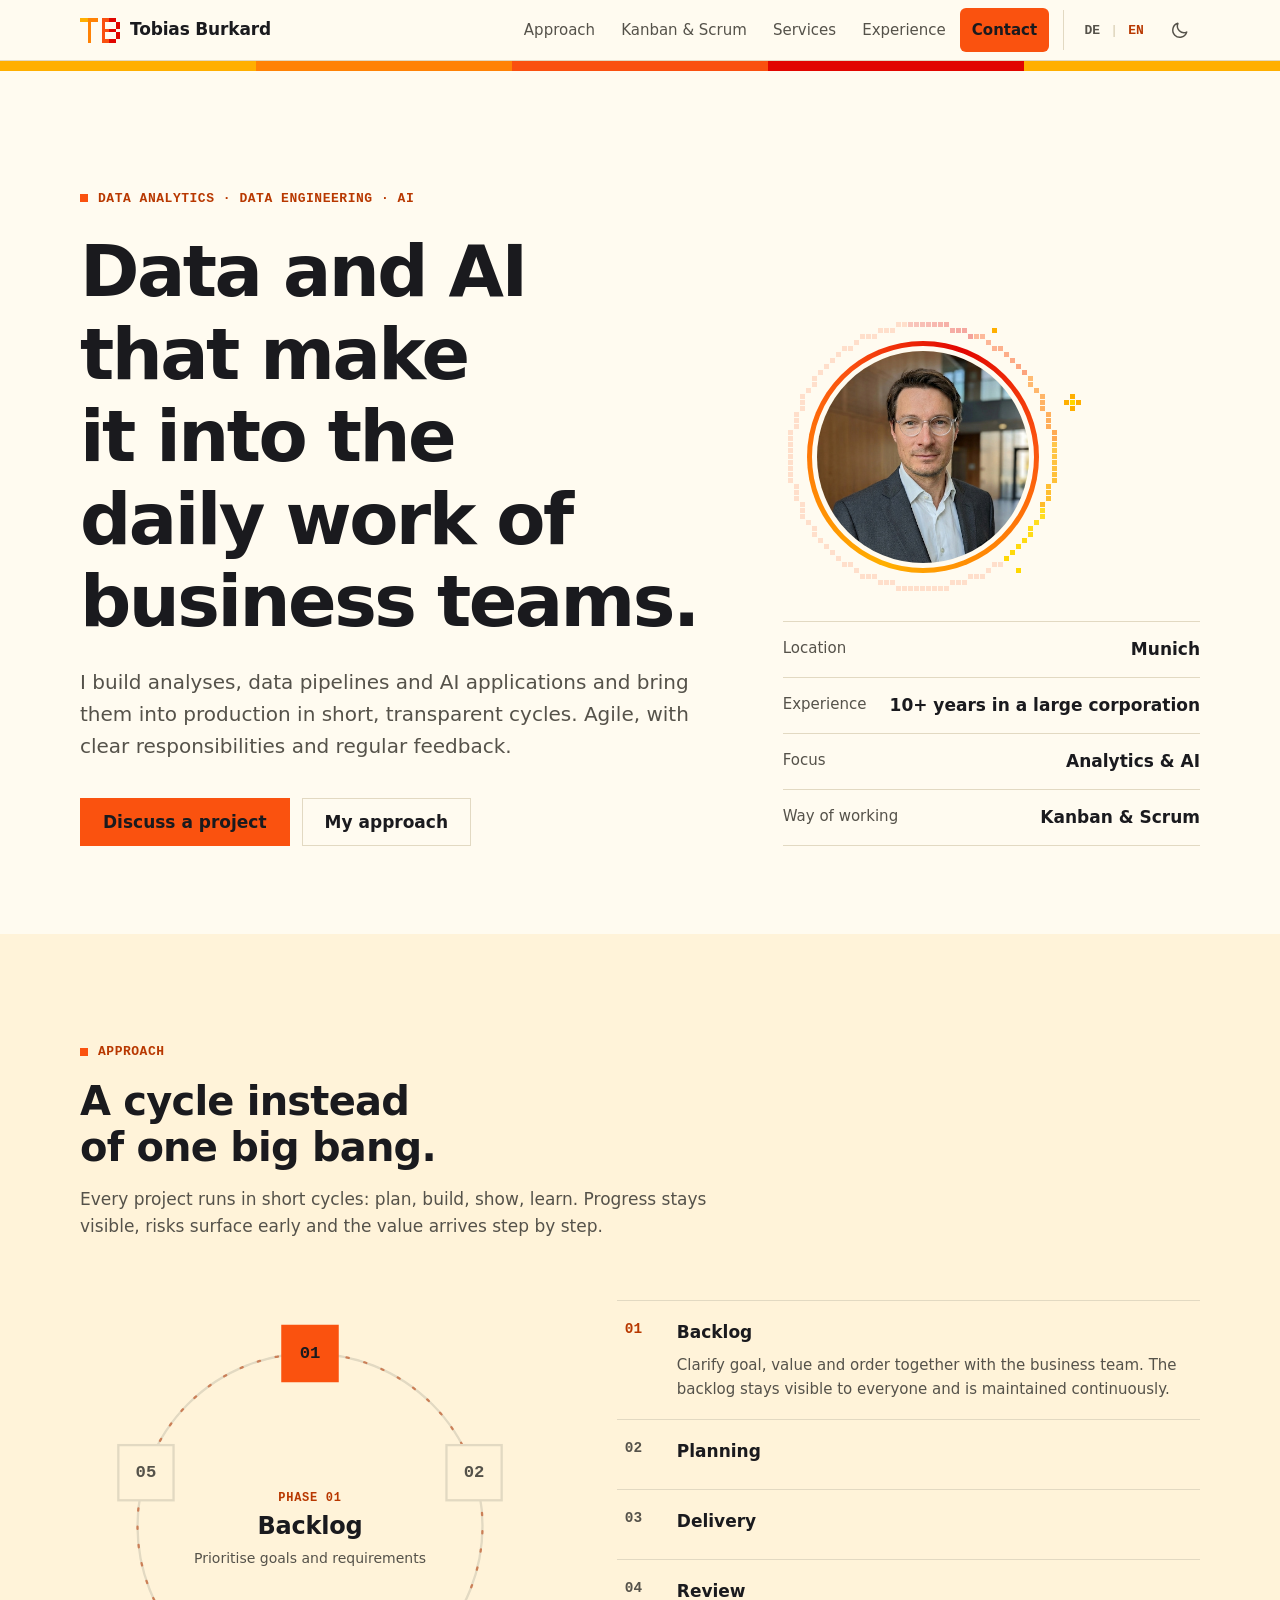
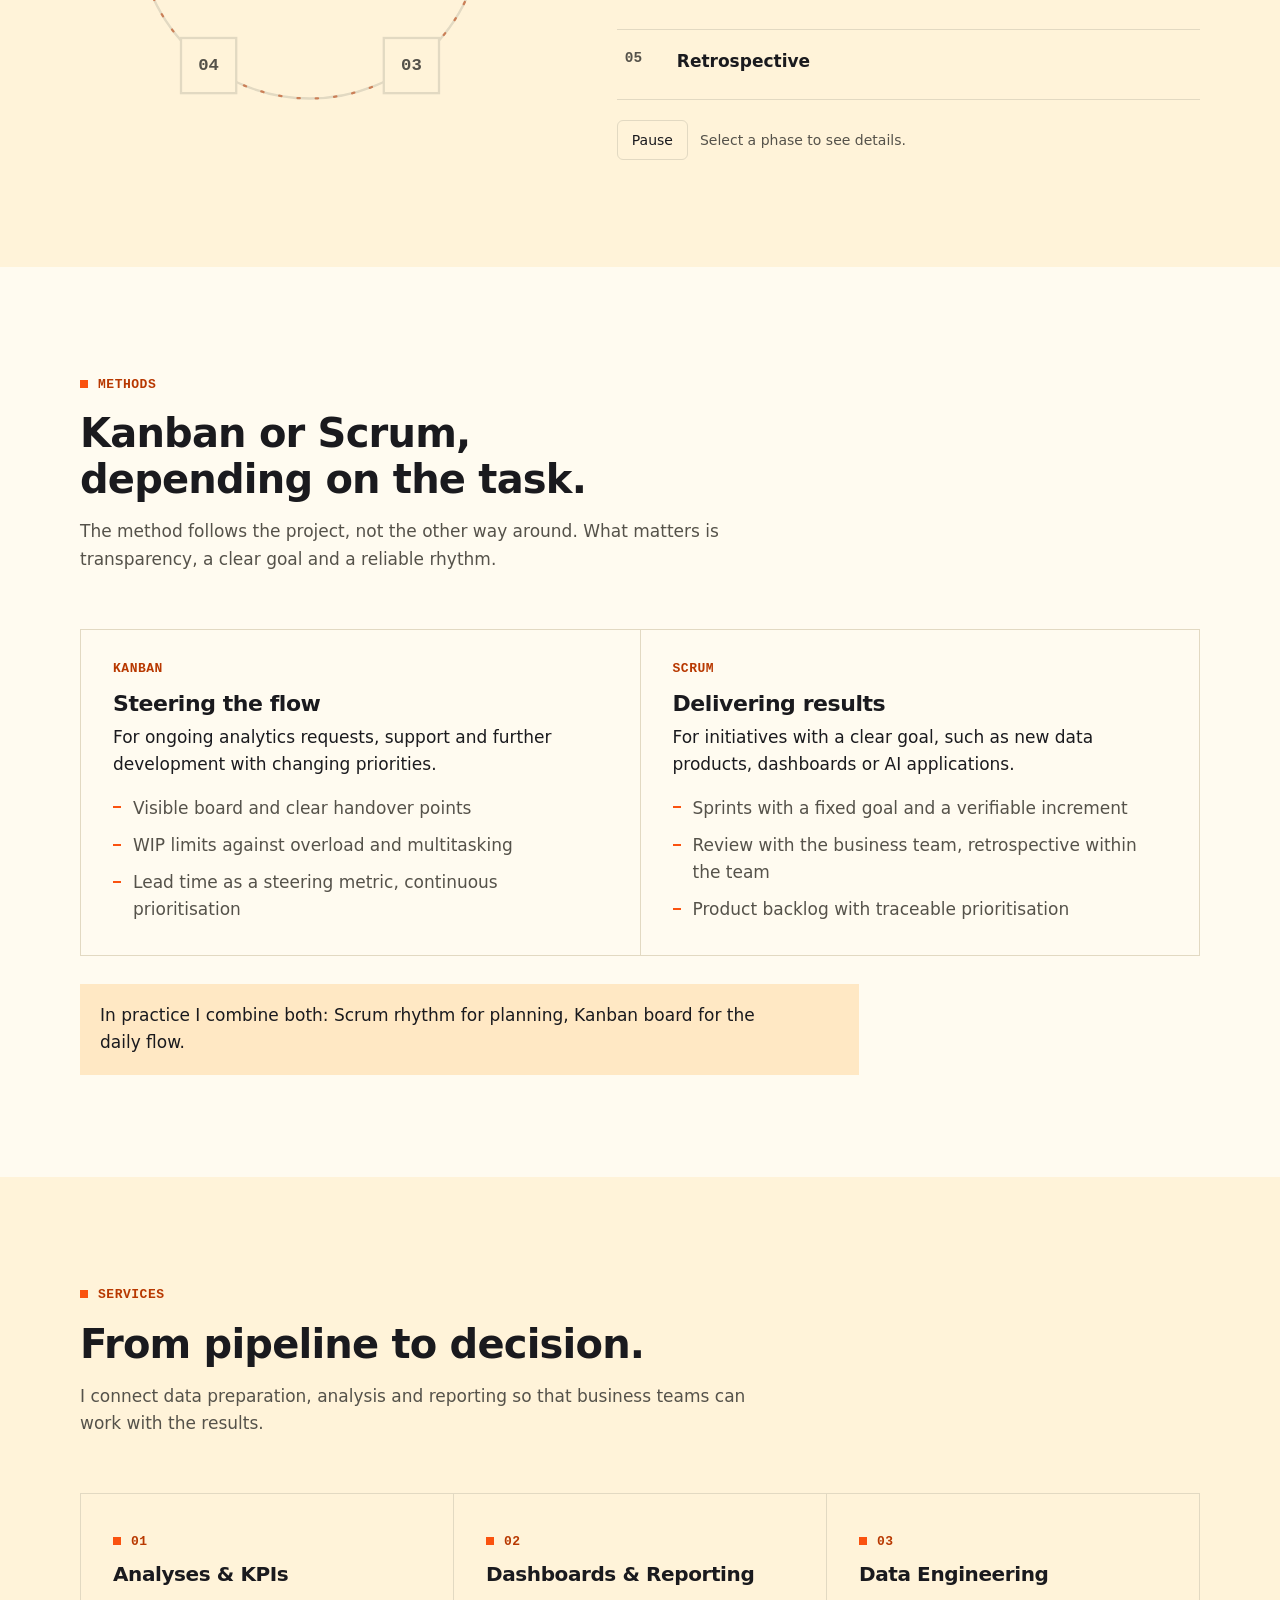
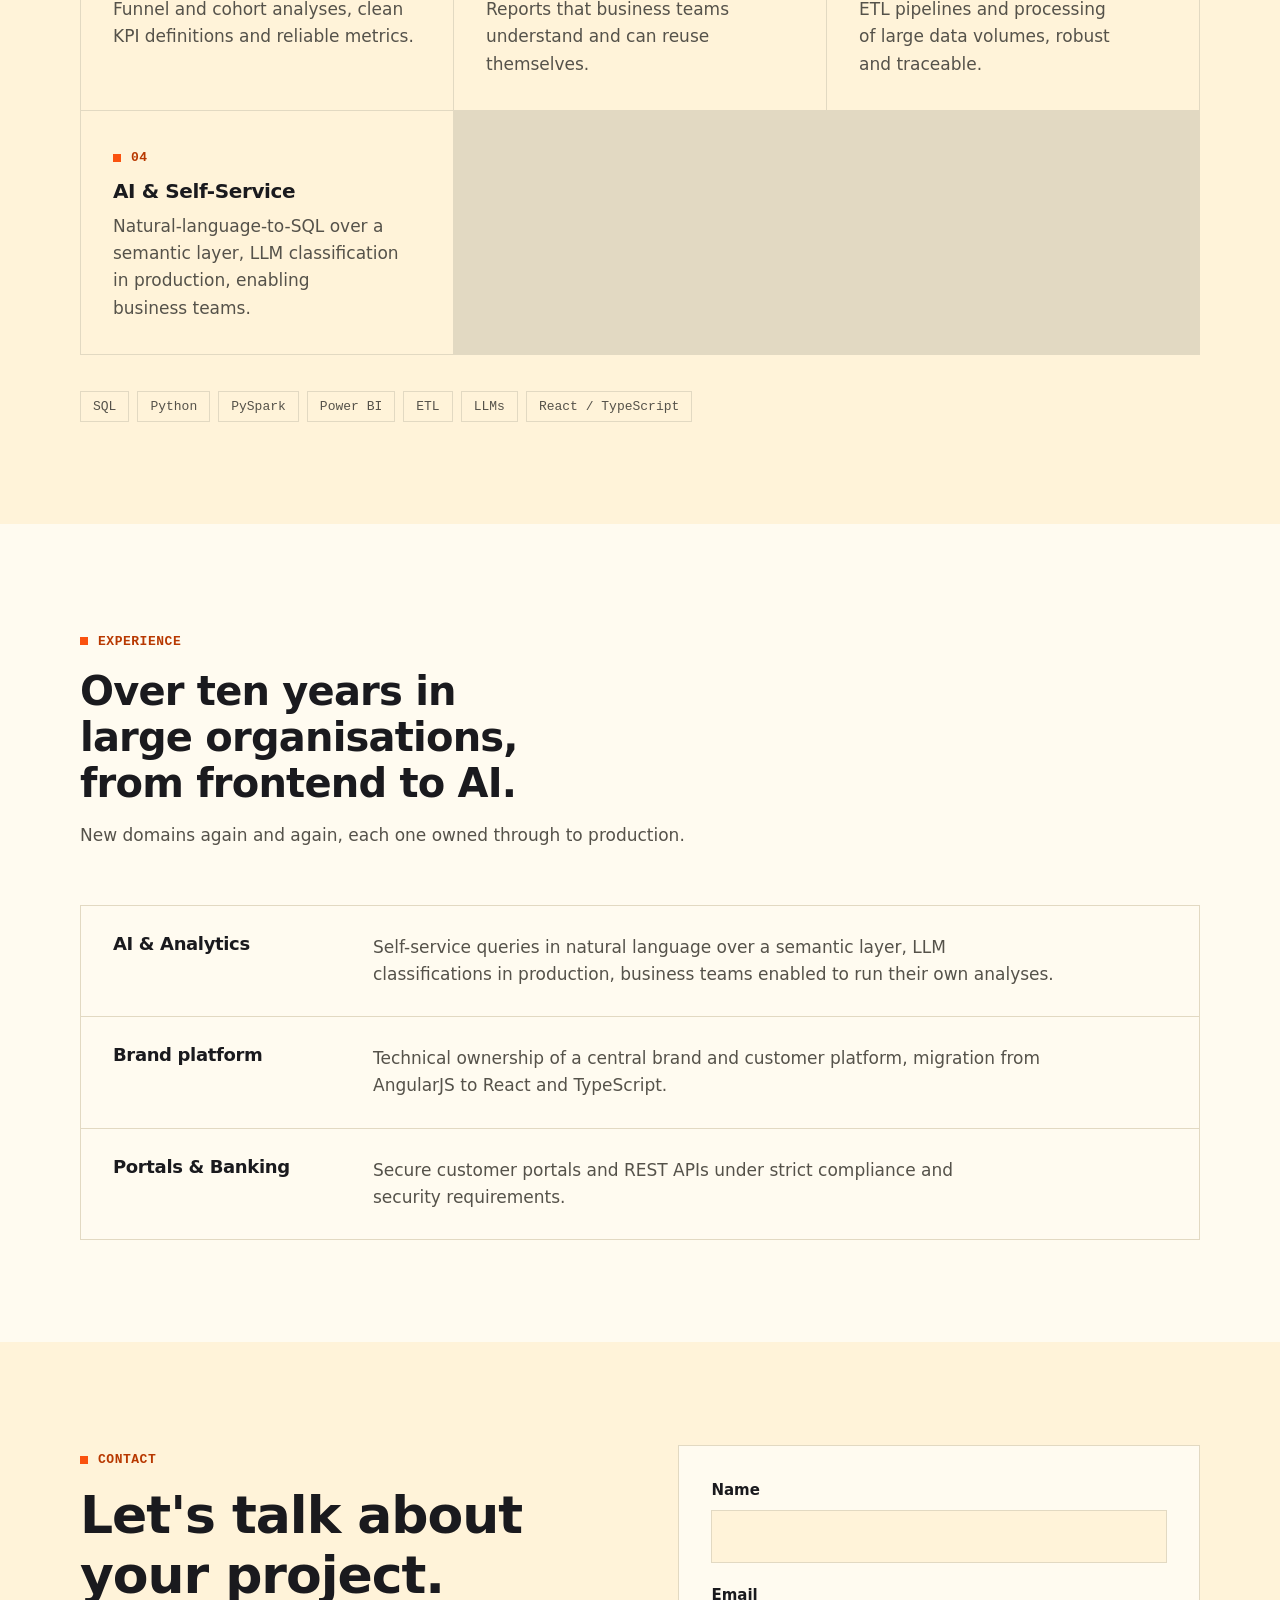
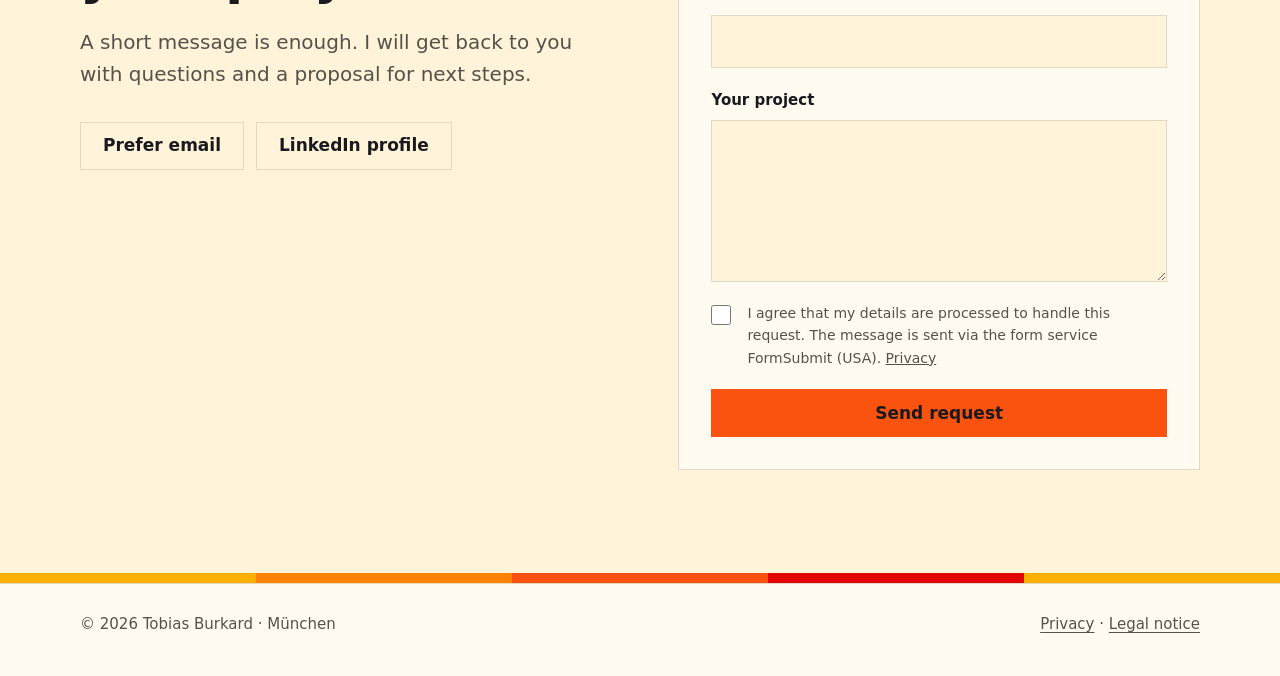
==== index.html @ f3ab6db8 "Pixel-Art-Animation um das Profilbild Co-Authored-By: Claude Opus 5.5 <noreply@anthropic.com>" ====
<!doctype html>
<html lang="de">
<head>
<meta charset="utf-8">
<meta name="viewport" content="width=device-width, initial-scale=1">
<title>Tobias Burkard · Data Analytics & KI</title>
<meta name="description" content="Tobias Burkard, München: Data Analytics, Data Engineering und KI-Anwendungen. Agile Projektarbeit mit Kanban und Scrum, transparent und in kurzen Zyklen.">
<meta name="color-scheme" content="light dark">
<link rel="icon" href="logo.svg" type="image/svg+xml">
<script>
/* Theme und Sprache vor dem ersten Rendern setzen, damit nichts flackert */
(function () {
  var d = document.documentElement;
  try {
    var t = localStorage.getItem("theme");
    if (t === "light" || t === "dark") d.setAttribute("data-theme", t);
    var l = localStorage.getItem("lang");
    if (l !== "de" && l !== "en") l = (navigator.languages && navigator.languages[0] || navigator.language || "de").toLowerCase().indexOf("de") === 0 ? "de" : "en";
    d.setAttribute("lang", l);
  } catch (e) {
    var n = (navigator.language || "de").toLowerCase();
    d.setAttribute("lang", n.indexOf("de") === 0 ? "de" : "en");
  }
})();
</script>
<style>
:root {
  --bg: #fffbf0;
  --bg-alt: #fff3d9;
  --ink: #1a1a1e;
  --muted: #55524a;
  --line: #e2d9c2;
  --accent: #fa520f;
  --accent-text: #b83800;
  --accent-ink: #1a1a1e;
  --accent-soft: #ffe8c4;
  --ease-out: cubic-bezier(0.23, 1, 0.32, 1);
  --radius: 0px;
  --font: Inter, "Segoe UI Variable Text", "Segoe UI", system-ui, -apple-system, "Helvetica Neue", Arial, sans-serif;
  --mono: ui-monospace, "Cascadia Code", "SF Mono", Consolas, monospace;
  color-scheme: light;
}
@media (prefers-color-scheme: dark) {
  :root:not([data-theme="light"]) {
    --bg: #101013;
    --bg-alt: #17171b;
    --ink: #fafaf4;
    --muted: #a9a9a2;
    --line: #2b2b31;
    --accent: #fa520f;
    --accent-text: #ff7d45;
    --accent-ink: #101013;
    --accent-soft: #261810;
    color-scheme: dark;
  }
}
:root[data-theme="dark"] {
  --bg: #101013;
  --bg-alt: #17171b;
  --ink: #fafaf4;
  --muted: #a9a9a2;
  --line: #2b2b31;
  --accent: #fa520f;
  --accent-text: #ff7d45;
  --accent-ink: #101013;
  --accent-soft: #261810;
  color-scheme: dark;
}
* { box-sizing: border-box; }
html { scroll-behavior: smooth; scroll-padding-top: 72px; }
body {
  margin: 0; background: var(--bg); color: var(--ink);
  font: 400 1.0625rem/1.6 var(--font); -webkit-font-smoothing: antialiased;
}
a { color: inherit; }
:focus-visible { outline: 2px solid var(--accent); outline-offset: 3px; border-radius: 4px; }
.wrap { width: min(1120px, 100% - 32px); margin-inline: auto; }
h1, h2, h3 { line-height: 1.15; margin: 0; text-wrap: balance; letter-spacing: -0.02em; }
p { margin: 0; text-wrap: pretty; }
.lead { font-size: 1.25rem; color: var(--muted); max-width: 60ch; }
.label { font: 600 0.8125rem/1 var(--mono); color: var(--accent-text); letter-spacing: 0.04em; display: inline-flex; align-items: center; gap: 10px; }
.label::before { content: ""; width: 8px; height: 8px; background: var(--accent); flex: none; }

/* header */
header {
  position: sticky; top: 0; z-index: 10;
  background: color-mix(in oklab, var(--bg) 92%, transparent);
  backdrop-filter: blur(8px); border-bottom: 1px solid var(--line);
}
header .wrap { display: flex; align-items: center; justify-content: space-between; height: 60px; gap: 12px; }
.brand { display: inline-flex; align-items: center; gap: 10px; font-weight: 650; text-decoration: none; letter-spacing: -0.01em; white-space: nowrap; }
.logo { width: 40px; height: 25px; overflow: visible; flex: none; }
.hright { display: flex; align-items: center; gap: 8px; }
nav { display: flex; gap: 2px; }
nav a {
  text-decoration: none; color: var(--muted); font-size: 0.9375rem;
  padding: 10px 12px; border-radius: 6px; transition: color .15s, background-color .15s; white-space: nowrap;
}
nav a:hover { color: var(--ink); background: var(--bg-alt); }
@media (max-width: 760px) { nav a:not(.cta-nav) { display: none; } }
.cta-nav { color: var(--accent-ink); background: var(--accent); font-weight: 600; }
.cta-nav:hover { color: var(--accent-ink); background: var(--accent); filter: brightness(1.08); }

.tools { display: flex; align-items: center; gap: 6px; margin-left: 6px; padding-left: 10px; border-left: 1px solid var(--line); }
.lang { display: flex; align-items: center; font: 600 0.8125rem/1 var(--mono); }
.lang button {
  all: unset; box-sizing: border-box; cursor: pointer; min-width: 36px; min-height: 40px;
  display: grid; place-items: center; color: var(--muted); border-radius: 6px; transition: color .15s, background-color .15s;
}
.lang button:hover { color: var(--ink); background: var(--bg-alt); }
.lang button[aria-pressed="true"] { color: var(--accent-text); }
.lang button:focus-visible, .theme:focus-visible { outline: 2px solid var(--accent); outline-offset: 1px; }
.lang i { font-style: normal; color: var(--line); }
.theme {
  all: unset; box-sizing: border-box; cursor: pointer; width: 40px; height: 40px;
  display: grid; place-items: center; border-radius: 6px; color: var(--muted);
  transition: color .15s, background-color .15s, transform .15s var(--ease-out);
}
.theme:hover { color: var(--ink); background: var(--bg-alt); }
.theme:active { transform: scale(0.94); }
.theme svg { width: 20px; height: 20px; fill: none; stroke: currentColor; stroke-width: 1.8; stroke-linecap: round; stroke-linejoin: round; }
.theme .sun { display: none; }
:root[data-theme="dark"] .theme .sun { display: block; }
:root[data-theme="dark"] .theme .moon { display: none; }
@media (prefers-color-scheme: dark) {
  :root:not([data-theme="light"]) .theme .sun { display: block; }
  :root:not([data-theme="light"]) .theme .moon { display: none; }
}
@media (max-width: 420px) { .brand span { display: none; } .tools { border-left: 0; padding-left: 0; margin-left: 0; } }

/* pixel stripe */
.stripe { height: 10px; background: linear-gradient(90deg, #ffaf00 0 20%, #ff8205 20% 40%, #fa500f 40% 60%, #e10500 60% 80%, #ffaf00 80% 100%); }

/* buttons */
.btn {
  display: inline-flex; align-items: center; min-height: 48px; padding: 0 22px;
  border-radius: var(--radius); font-weight: 600; text-decoration: none;
  border: 1px solid var(--line); transition: transform .15s var(--ease-out), background-color .15s, border-color .15s;
}
.btn:active { transform: scale(0.97); }
.btn.primary { background: var(--accent); color: var(--accent-ink); border-color: var(--accent); }
.btn.primary:hover { filter: brightness(1.08); }
.btn.ghost:hover { border-color: var(--accent); }

/* hero */
.hero { padding: clamp(56px, 9vw, 112px) 0 clamp(48px, 7vw, 88px); overflow-x: clip; }
.hero .grid { display: grid; grid-template-columns: 1.5fr 1fr; gap: clamp(32px, 6vw, 88px); align-items: end; }
.hero h1 { font-size: clamp(2.4rem, 5.6vw, 4.5rem); font-weight: 600; letter-spacing: -0.035em; margin: 20px 0 24px; }
.hero .actions { display: flex; flex-wrap: wrap; gap: 12px; margin-top: 36px; }
.pwrap { position: relative; width: min(232px, 62%); margin: 24px 0 48px 24px; }
.pfx { position: absolute; inset: -44px; width: calc(100% + 88px); height: calc(100% + 88px); pointer-events: none; image-rendering: pixelated; }
.pframe {
  position: relative; width: 100%; aspect-ratio: 1; padding: 5px; border-radius: 50%;
  background: conic-gradient(from 200deg, #ffaf00, #ff8205, #fa500f, #e10500, #fa500f, #ff8205, #ffaf00);
}
.portrait {
  display: block; width: 100%; height: 100%; object-fit: cover; object-position: 50% 30%;
  border-radius: 50%; border: 5px solid var(--bg); background: var(--bg-alt);
}
.facts { margin: 0; border-top: 1px solid var(--line); }
.facts div { display: flex; justify-content: space-between; gap: 16px; padding: 14px 0; border-bottom: 1px solid var(--line); }
.facts dt { color: var(--muted); font-size: 0.9375rem; }
.facts dd { margin: 0; font-weight: 600; text-align: right; }
@media (max-width: 860px) { .hero .grid { grid-template-columns: 1fr; } }

/* sections */
section { padding: clamp(56px, 8vw, 104px) 0; }
section.alt { background: var(--bg-alt); }
.head { max-width: 62ch; margin-bottom: clamp(32px, 5vw, 56px); }
.head h2 { font-size: clamp(1.75rem, 3.4vw, 2.5rem); margin: 14px 0 16px; font-weight: 600; }
.head p { color: var(--muted); }

/* cycle */
.cycle { display: grid; grid-template-columns: minmax(300px, 460px) 1fr; gap: clamp(32px, 6vw, 80px); align-items: center; }
@media (max-width: 860px) { .cycle { grid-template-columns: 1fr; } }
.ring-wrap { position: relative; width: 100%; max-width: 460px; margin-inline: auto; aspect-ratio: 1; }
.ring-wrap svg { width: 100%; height: 100%; overflow: visible; }
.track { fill: none; stroke: var(--line); stroke-width: 2; }
.flow { fill: none; stroke: var(--accent-text); stroke-width: 2; stroke-dasharray: 2 14; stroke-linecap: round; opacity: .55; animation: flow 3s linear infinite; }
@keyframes flow { to { stroke-dashoffset: -64; } }
.pointer { transform-origin: 200px 200px; transition: transform .9s var(--ease-out); }
.pointer rect { fill: var(--accent); }
.pointer .halo { fill: var(--accent); opacity: .22; animation: pulse 2.4s ease-out infinite; transform-box: fill-box; transform-origin: center; }
@keyframes pulse { 0% { transform: scale(.7); opacity: .35; } 100% { transform: scale(1.7); opacity: 0; } }
.node rect { fill: var(--bg-alt); stroke: var(--line); stroke-width: 2; transition: fill .3s, stroke .3s; }
.node text { font: 600 15px var(--mono); fill: var(--muted); text-anchor: middle; dominant-baseline: central; transition: fill .3s; }
.node.on rect { fill: var(--accent); stroke: var(--accent); }
.node.on text { fill: var(--accent-ink); }
.node { cursor: pointer; }
.center {
  position: absolute; inset: 22%; display: flex; flex-direction: column; align-items: center;
  justify-content: center; text-align: center; gap: 8px; pointer-events: none;
}
.center .k { font: 600 0.75rem/1 var(--mono); color: var(--accent-text); letter-spacing: .06em; }
.center .t { font-size: clamp(1.1rem, 2.6vw, 1.5rem); font-weight: 600; line-height: 1.2; letter-spacing: -0.01em; }
.center .s { font-size: 0.875rem; color: var(--muted); line-height: 1.4; }
.center > * { transition: opacity .25s var(--ease-out), transform .25s var(--ease-out); }
.center.swap > * { opacity: 0; transform: translateY(4px); }

.steps { list-style: none; margin: 0; padding: 0; border-top: 1px solid var(--line); }
.steps li { border-bottom: 1px solid var(--line); }
.steps button {
  all: unset; box-sizing: border-box; cursor: pointer; width: 100%;
  display: grid; grid-template-columns: 40px 1fr; gap: 6px 12px; padding: 18px 8px;
  transition: background-color .2s;
}
.steps button:hover { background: var(--bg); }
.steps button:focus-visible { outline: 2px solid var(--accent); outline-offset: -2px; }
.steps .n { font: 600 0.9rem/1.5 var(--mono); color: var(--muted); }
.steps .h { font-weight: 650; }
.steps .d { grid-column: 2; color: var(--muted); font-size: 0.9375rem; max-height: 0; overflow: hidden; opacity: 0; transition: max-height .4s var(--ease-out), opacity .3s; }
.steps li.on .n { color: var(--accent-text); }
.steps li.on .d { max-height: 120px; opacity: 1; }
.ctrl { margin-top: 20px; display: flex; align-items: center; gap: 12px; color: var(--muted); font-size: .875rem; }
.ctrl button {
  min-height: 40px; padding: 0 14px; border-radius: 6px; border: 1px solid var(--line);
  background: transparent; color: var(--ink); font: inherit; cursor: pointer;
}
.ctrl button:hover { border-color: var(--accent); }

/* method compare */
.two { display: grid; grid-template-columns: 1fr 1fr; gap: 1px; background: var(--line); border: 1px solid var(--line); }
.two > div { padding: 32px; background: var(--bg); }
.two h3 { font-size: 1.375rem; margin-bottom: 8px; }
.two .sub { color: var(--accent-text); font: 600 .8125rem/1 var(--mono); letter-spacing: .04em; margin-bottom: 16px; display: block; }
.two ul { margin: 16px 0 0; padding: 0; list-style: none; display: grid; gap: 10px; }
.two li { padding-left: 20px; position: relative; color: var(--muted); }
.two li::before { content: ""; position: absolute; left: 0; top: .7em; width: 8px; height: 2px; background: var(--accent); }
@media (max-width: 760px) {
  .two { grid-template-columns: 1fr; }
  .two > div { padding: 24px; }
}
.note { margin-top: 28px; padding: 18px 20px; background: var(--accent-soft); color: var(--ink); max-width: 72ch; }

/* services */
.services { display: grid; grid-template-columns: repeat(auto-fit, minmax(280px, 1fr)); gap: 1px; background: var(--line); border: 1px solid var(--line); }
.services > div { padding: 32px; background: var(--bg-alt); }
.services h3 { font-size: 1.25rem; margin: 10px 0 10px; }
.services p { color: var(--muted); }
.tags { display: flex; flex-wrap: wrap; gap: 8px; margin-top: 36px; }
.tags span { font: 500 .8125rem/1 var(--mono); padding: 8px 12px; border: 1px solid var(--line); color: var(--muted); }

/* experience */
.xp { border: 1px solid var(--line); }
.xp > div { display: grid; grid-template-columns: 220px 1fr; gap: 12px 40px; padding: 28px 32px; background: var(--bg); }
.xp > div + div { border-top: 1px solid var(--line); }
.xp h3 { font-size: 1.125rem; }
.xp p { color: var(--muted); max-width: 64ch; }
@media (max-width: 700px) { .xp > div { grid-template-columns: 1fr; } }

/* contact */
.contact { text-align: left; }
.cgrid { display: grid; grid-template-columns: 1fr 1fr; gap: clamp(32px, 6vw, 80px); align-items: start; }
@media (max-width: 860px) { .cgrid { grid-template-columns: 1fr; } }
.cform { display: grid; gap: 20px; padding: 32px; background: var(--bg); border: 1px solid var(--line); }
@media (max-width: 480px) { .cform { padding: 20px; } }
.field { display: grid; gap: 8px; }
.field label { font-weight: 600; font-size: .9375rem; }
.field input[type="text"], .field input[type="email"], .field textarea {
  width: 100%; font: inherit; color: var(--ink); background: var(--bg-alt);
  border: 1px solid var(--line); border-radius: var(--radius); padding: 12px 14px; min-height: 48px;
  transition: border-color .15s, background-color .15s;
}
.field textarea { resize: vertical; min-height: 140px; }
.field input:hover, .field textarea:hover { border-color: var(--muted); }
.field input:focus-visible, .field textarea:focus-visible { outline: 2px solid var(--accent); outline-offset: 1px; border-color: var(--accent); }
.field [aria-invalid="true"] { border-color: #e5484d; }
.err { color: #e5484d; font-size: .875rem; min-height: 0; }
.err:empty { display: none; }
:root:not([data-theme="dark"]) .err { color: #b4232a; }
@media (prefers-color-scheme: dark) { :root:not([data-theme="light"]) .err { color: #ff8a8e; } }
:root[data-theme="dark"] .err { color: #ff8a8e; }
.field.check { grid-template-columns: 24px 1fr; align-items: start; gap: 4px 12px; }
.field.check input { width: 20px; height: 20px; margin: 3px 0 0; accent-color: var(--accent); }
.field.check label { font-weight: 400; font-size: .875rem; color: var(--muted); }
.field.check .err { grid-column: 2; }
.hp { position: absolute; left: -9999px; width: 1px; height: 1px; opacity: 0; }
.cform .btn { justify-content: center; cursor: pointer; font: inherit; font-weight: 600; }
.cform .btn[disabled] { opacity: .6; cursor: progress; }
.status { font-size: .9375rem; color: var(--muted); }
.status:empty { display: none; }
.status.ok { color: var(--ink); border-left: 0; padding: 12px 14px; background: var(--accent-soft); }
.contact h2 { font-size: clamp(2rem, 4.4vw, 3.25rem); font-weight: 600; margin: 14px 0 20px; max-width: 18ch; }
.contact .actions { display: flex; flex-wrap: wrap; gap: 12px; margin-top: 32px; }
footer { border-top: 1px solid var(--line); padding: 28px 0 40px; color: var(--muted); font-size: .9375rem; }
footer .wrap { display: flex; flex-wrap: wrap; justify-content: space-between; gap: 12px; }
footer a { text-underline-offset: 3px; }

/* scroll reveal */
.rv { opacity: 0; transform: translateY(12px); transition: opacity .6s var(--ease-out), transform .6s var(--ease-out); }
.rv.in { opacity: 1; transform: none; }

@media (prefers-reduced-motion: reduce) {
  html { scroll-behavior: auto; }
  .flow, .pointer .halo { animation: none; }
  .pointer { transition: none; }
  .rv { opacity: 1; transform: none; transition: none; }
  .center > *, .steps .d { transition: none; }
}
</style>
</head>
<body>

<header>
  <div class="wrap">
    <a class="brand" href="#top" data-i-aria="brand_aria" aria-label="Tobias Burkard, zur Startseite">
      <svg class="logo" viewBox="0 0 66 42" aria-hidden="true"><g shape-rendering="crispEdges"><rect x="0" y="0" width="6" height="6" fill="#FFAF00"/><rect x="6" y="0" width="6" height="6" fill="#FFAF00"/><rect x="12" y="0" width="6" height="6" fill="#FF8205"/><rect x="18" y="0" width="6" height="6" fill="#FF8205"/><rect x="24" y="0" width="6" height="6" fill="#FF8205"/><rect x="36" y="0" width="6" height="6" fill="#FA500F"/><rect x="42" y="0" width="6" height="6" fill="#FA500F"/><rect x="48" y="0" width="6" height="6" fill="#E10500"/><rect x="54" y="0" width="6" height="6" fill="#E10500"/><rect x="12" y="6" width="6" height="6" fill="#FF8205"/><rect x="36" y="6" width="6" height="6" fill="#FA500F"/><rect x="60" y="6" width="6" height="6" fill="#E10500"/><rect x="12" y="12" width="6" height="6" fill="#FF8205"/><rect x="36" y="12" width="6" height="6" fill="#FA500F"/><rect x="60" y="12" width="6" height="6" fill="#E10500"/><rect x="12" y="18" width="6" height="6" fill="#FF8205"/><rect x="36" y="18" width="6" height="6" fill="#FA500F"/><rect x="42" y="18" width="6" height="6" fill="#FA500F"/><rect x="48" y="18" width="6" height="6" fill="#E10500"/><rect x="54" y="18" width="6" height="6" fill="#E10500"/><rect x="12" y="24" width="6" height="6" fill="#FF8205"/><rect x="36" y="24" width="6" height="6" fill="#FA500F"/><rect x="60" y="24" width="6" height="6" fill="#E10500"/><rect x="12" y="30" width="6" height="6" fill="#FF8205"/><rect x="36" y="30" width="6" height="6" fill="#FA500F"/><rect x="60" y="30" width="6" height="6" fill="#E10500"/><rect x="12" y="36" width="6" height="6" fill="#FF8205"/><rect x="36" y="36" width="6" height="6" fill="#FA500F"/><rect x="42" y="36" width="6" height="6" fill="#FA500F"/><rect x="48" y="36" width="6" height="6" fill="#E10500"/><rect x="54" y="36" width="6" height="6" fill="#E10500"/></g></svg>
      <span>Tobias Burkard</span>
    </a>
    <div class="hright">
      <nav aria-label="Hauptnavigation" data-i-aria="nav_aria">
        <a href="#vorgehen" data-i="n_proc">Vorgehen</a>
        <a href="#methoden" data-i="n_meth">Kanban &amp; Scrum</a>
        <a href="#leistungen" data-i="n_serv">Leistungen</a>
        <a href="#erfahrung" data-i="n_exp">Erfahrung</a>
        <a class="cta-nav" href="#kontakt" data-i="n_contact">Kontakt</a>
      </nav>
      <div class="tools">
        <div class="lang" role="group" aria-label="Sprache" data-i-aria="lang_aria">
          <button type="button" data-lang="de" aria-pressed="true" lang="de">DE</button>
          <i aria-hidden="true">|</i>
          <button type="button" data-lang="en" aria-pressed="false" lang="en">EN</button>
        </div>
        <button type="button" class="theme" id="theme" aria-label="Dunkelmodus umschalten" data-i-aria="theme_aria">
          <svg class="moon" viewBox="0 0 24 24" aria-hidden="true"><path d="M20 14.5A8 8 0 0 1 9.5 4 8.5 8.5 0 1 0 20 14.5z"/></svg>
          <svg class="sun" viewBox="0 0 24 24" aria-hidden="true"><circle cx="12" cy="12" r="4"/><path d="M12 2.5v2.2M12 19.3v2.2M2.5 12h2.2M19.3 12h2.2M5.3 5.3l1.6 1.6M17.1 17.1l1.6 1.6M18.7 5.3l-1.6 1.6M6.9 17.1l-1.6 1.6"/></svg>
        </button>
      </div>
    </div>
  </div>
</header>
<div class="stripe" aria-hidden="true"></div>

<main id="top">
  <div class="hero">
    <div class="wrap grid">
      <div>
        <span class="label" data-i="hero_label">DATA ANALYTICS · DATA ENGINEERING · KI</span>
        <h1 data-i="hero_h1">Daten und KI, die im Alltag der Fachbereiche ankommen.</h1>
        <p class="lead" data-i="hero_lead">Ich baue Analysen, Datenpipelines und KI-Anwendungen und führe sie in kurzen, transparenten Zyklen in den Betrieb. Agil, mit klaren Zuständigkeiten und regelmäßigem Feedback.</p>
        <div class="actions">
          <a class="btn primary" href="#kontakt" data-i="hero_cta1">Projekt besprechen</a>
          <a class="btn ghost" href="#vorgehen" data-i="hero_cta2">Mein Vorgehen</a>
        </div>
      </div>
      <div class="side">
        <div class="pwrap">
          <canvas class="pfx" id="pfx" aria-hidden="true"></canvas>
          <div class="pframe"><img class="portrait" src="profil.jpg" width="387" height="387" alt="Porträt von Tobias Burkard" data-i-alt="portrait_alt" fetchpriority="high"></div>
        </div>
        <dl class="facts">
          <div><dt data-i="f1">Standort</dt><dd data-i="f1v">München</dd></div>
          <div><dt data-i="f2">Erfahrung</dt><dd data-i="f2v">10+ Jahre Konzernumfeld</dd></div>
          <div><dt data-i="f3">Schwerpunkt</dt><dd data-i="f3v">Analytics &amp; KI</dd></div>
          <div><dt data-i="f4">Arbeitsweise</dt><dd>Kanban &amp; Scrum</dd></div>
        </dl>
      </div>
    </div>
  </div>

  <section id="vorgehen" class="alt">
    <div class="wrap">
      <div class="head rv">
        <span class="label" data-i="p_label">VORGEHEN</span>
        <h2 data-i="p_h2">Ein Kreislauf statt eines großen Wurfs.</h2>
        <p data-i="p_p">Jedes Projekt läuft in kurzen Zyklen: planen, umsetzen, zeigen, lernen. So bleibt der Stand sichtbar, Risiken fallen früh auf und der Nutzen kommt Schritt für Schritt an.</p>
      </div>

      <div class="cycle rv">
        <div class="ring-wrap" id="ring">
          <svg viewBox="0 0 400 400" role="img" aria-label="Kreislauf mit fünf Phasen: Backlog, Planung, Umsetzung, Review, Retrospektive" data-i-aria="ring_aria">
            <circle class="track" cx="200" cy="200" r="150"/>
            <circle class="flow" cx="200" cy="200" r="150" transform="rotate(-90 200 200)"/>
            <g class="pointer" id="pointer"><rect class="halo" x="188" y="38" width="24" height="24"/><rect x="193" y="43" width="14" height="14"/></g>
            <g id="nodes"></g>
          </svg>
          <div class="center" id="center" aria-live="polite">
            <span class="k" id="ck"></span>
            <span class="t" id="ct"></span>
            <span class="s" id="cs"></span>
          </div>
        </div>

        <div>
          <ol class="steps" id="steps"></ol>
          <div class="ctrl">
            <button type="button" id="toggle" aria-pressed="false">Pausieren</button>
            <span data-i="p_hint">Phase anklicken, um sie zu wählen.</span>
          </div>
        </div>
      </div>
    </div>
  </section>

  <section id="methoden">
    <div class="wrap">
      <div class="head rv">
        <span class="label" data-i="m_label">METHODEN</span>
        <h2 data-i="m_h2">Kanban oder Scrum, je nach Aufgabe.</h2>
        <p data-i="m_p">Die Methode folgt dem Projekt, nicht umgekehrt. Entscheidend sind Transparenz, ein klares Ziel und ein verlässlicher Rhythmus.</p>
      </div>
      <div class="two rv">
        <div>
          <span class="sub">KANBAN</span>
          <h3 data-i="k_h3">Fluss steuern</h3>
          <p data-i="k_p">Für laufende Analytics-Anfragen, Support und Weiterentwicklung mit wechselnden Prioritäten.</p>
          <ul>
            <li data-i="k_l1">Sichtbares Board und klare Übergabepunkte</li>
            <li data-i="k_l2">WIP-Limits gegen Überlastung und Mehrfacharbeit</li>
            <li data-i="k_l3">Durchlaufzeit als Steuergröße, laufende Priorisierung</li>
          </ul>
        </div>
        <div>
          <span class="sub">SCRUM</span>
          <h3 data-i="s_h3">Ergebnisse liefern</h3>
          <p data-i="s_p">Für Vorhaben mit klarem Ziel, etwa neue Datenprodukte, Dashboards oder KI-Anwendungen.</p>
          <ul>
            <li data-i="s_l1">Sprints mit festem Ziel und überprüfbarem Inkrement</li>
            <li data-i="s_l2">Review mit Fachbereich, Retrospektive im Team</li>
            <li data-i="s_l3">Produkt-Backlog mit nachvollziehbarer Priorisierung</li>
          </ul>
        </div>
      </div>
      <p class="note rv" data-i="m_note">In der Praxis kombiniere ich beides: Scrum-Rhythmus für die Planung, Kanban-Board für den täglichen Fluss.</p>
    </div>
  </section>

  <section id="leistungen" class="alt">
    <div class="wrap">
      <div class="head rv">
        <span class="label" data-i="l_label">LEISTUNGEN</span>
        <h2 data-i="l_h2">Von der Pipeline bis zur Entscheidung.</h2>
        <p data-i="l_p">Ich verbinde Datenaufbereitung, Analyse und Reporting so, dass Fachbereiche damit arbeiten können.</p>
      </div>
      <div class="services rv">
        <div><span class="label">01</span><h3 data-i="l1_h">Analysen &amp; KPIs</h3><p data-i="l1_p">Funnel- und Kohortenanalysen, saubere KPI-Definitionen und belastbare Kennzahlen.</p></div>
        <div><span class="label">02</span><h3 data-i="l2_h">Dashboards &amp; Reporting</h3><p data-i="l2_p">Berichte, die Fachbereiche verstehen und selbst weiterverwenden.</p></div>
        <div><span class="label">03</span><h3 data-i="l3_h">Data Engineering</h3><p data-i="l3_p">ETL-Pipelines und die Verarbeitung großer Datenmengen, robust und nachvollziehbar.</p></div>
        <div><span class="label">04</span><h3 data-i="l4_h">KI &amp; Self-Service</h3><p data-i="l4_p">Natural-Language-to-SQL über eine Semantic Layer, LLM-Klassifikation im Betrieb, Befähigung der Fachbereiche.</p></div>
      </div>
      <div class="tags rv" aria-label="Technologien" data-i-aria="tech_aria"><span>SQL</span><span>Python</span><span>PySpark</span><span>Power BI</span><span>ETL</span><span>LLMs</span><span>React / TypeScript</span></div>
    </div>
  </section>

  <section id="erfahrung">
    <div class="wrap">
      <div class="head rv">
        <span class="label" data-i="e_label">ERFAHRUNG</span>
        <h2 data-i="e_h2">Über zehn Jahre Konzernumfeld, vom Frontend bis zur KI.</h2>
        <p data-i="e_p">Regelmäßig neue Domänen, jeweils bis zum produktiven Betrieb verantwortet.</p>
      </div>
      <div class="xp rv">
        <div><h3 data-i="x1_h">KI &amp; Analytics</h3><p data-i="x1_p">Self-Service-Abfragen in natürlicher Sprache über eine Semantic Layer, LLM-Klassifikationen im produktiven Einsatz, Fachbereiche für eigene Analysen befähigt.</p></div>
        <div><h3 data-i="x2_h">Markenplattform</h3><p data-i="x2_p">Technische Verantwortung für eine zentrale Marken- und Kundenplattform, Migration von AngularJS auf React und TypeScript.</p></div>
        <div><h3 data-i="x3_h">Portale &amp; Banking</h3><p data-i="x3_p">Sichere Kundenportale und REST-APIs unter strengen Compliance- und Sicherheitsvorgaben.</p></div>
      </div>
    </div>
  </section>

  <section id="kontakt" class="alt">
    <div class="wrap contact cgrid">
      <div>
        <span class="label" data-i="c_label">KONTAKT</span>
        <h2 class="rv" data-i="c_h2">Lassen Sie uns über Ihr Vorhaben sprechen.</h2>
        <p class="lead rv" data-i="c_lead">Kurze Nachricht genügt. Ich melde mich mit Rückfragen und einem Vorschlag für das weitere Vorgehen.</p>
        <div class="actions rv">
          <a class="btn ghost" href="mailto:tobias.muenchen+consulting@gmail.com?subject=consulting-by-web-request" data-i="c_mail">Lieber per E-Mail</a>
          <a class="btn ghost" href="https://www.linkedin.com/in/tobias-your-new-ai-expert" rel="noopener" data-i="c_li">LinkedIn-Profil</a>
        </div>
      </div>
      <form class="cform rv" id="cform" novalidate>
        <div class="field">
          <label for="f-name" data-i="fm_name">Name</label>
          <input id="f-name" name="name" type="text" autocomplete="name" required aria-describedby="e-name">
          <span class="err" id="e-name" role="alert"></span>
        </div>
        <div class="field">
          <label for="f-mail" data-i="fm_mail">E-Mail</label>
          <input id="f-mail" name="email" type="email" autocomplete="email" required aria-describedby="e-mail">
          <span class="err" id="e-mail" role="alert"></span>
        </div>
        <div class="field">
          <label for="f-msg" data-i="fm_msg">Ihr Vorhaben</label>
          <textarea id="f-msg" name="message" rows="5" required aria-describedby="e-msg"></textarea>
          <span class="err" id="e-msg" role="alert"></span>
        </div>
        <input type="text" name="_honey" class="hp" tabindex="-1" autocomplete="off" aria-hidden="true">
        <div class="field check">
          <input id="f-ok" name="consent" type="checkbox" required aria-describedby="e-ok">
          <label for="f-ok"><span data-i="fm_consent">Ich bin einverstanden, dass meine Angaben zur Bearbeitung der Anfrage verarbeitet werden. Der Versand läuft über den Formular-Dienst FormSubmit (USA).</span> <a href="datenschutz.html" data-i="ft_priv">Datenschutz</a></label>
          <span class="err" id="e-ok" role="alert"></span>
        </div>
        <button class="btn primary" type="submit" id="f-send" data-i="fm_send">Anfrage senden</button>
        <p class="status" id="f-status" role="status" aria-live="polite"></p>
      </form>
    </div>
  </section>
</main>

<div class="stripe" aria-hidden="true"></div>
<footer>
  <div class="wrap">
    <span>© 2026 Tobias Burkard · München</span>
    <span><a href="datenschutz.html" data-i="ft_priv">Datenschutz</a> · <a href="impressum.html" data-i="ft_imp">Impressum</a></span>
  </div>
</footer>

<script>
(function () {
  var doc = document.documentElement;
  var reduce = window.matchMedia("(prefers-reduced-motion: reduce)").matches;

  /* ---------- Texte ---------- */
  var EN = {
    brand_aria: "Tobias Burkard, back to top", nav_aria: "Main navigation", lang_aria: "Language",
    theme_aria: "Toggle dark mode", ring_aria: "Cycle with five phases: backlog, planning, delivery, review, retrospective",
    tech_aria: "Technologies", portrait_alt: "Portrait of Tobias Burkard",
    n_proc: "Approach", n_meth: "Kanban & Scrum", n_serv: "Services", n_exp: "Experience", n_contact: "Contact",
    hero_label: "DATA ANALYTICS · DATA ENGINEERING · AI",
    hero_h1: "Data and AI that make it into the daily work of business teams.",
    hero_lead: "I build analyses, data pipelines and AI applications and bring them into production in short, transparent cycles. Agile, with clear responsibilities and regular feedback.",
    hero_cta1: "Discuss a project", hero_cta2: "My approach",
    f1: "Location", f1v: "Munich", f2: "Experience", f2v: "10+ years in a large corporation",
    f3: "Focus", f3v: "Analytics & AI", f4: "Way of working",
    p_label: "APPROACH", p_h2: "A cycle instead of one big bang.",
    p_p: "Every project runs in short cycles: plan, build, show, learn. Progress stays visible, risks surface early and the value arrives step by step.",
    p_hint: "Select a phase to see details.",
    m_label: "METHODS", m_h2: "Kanban or Scrum, depending on the task.",
    m_p: "The method follows the project, not the other way around. What matters is transparency, a clear goal and a reliable rhythm.",
    k_h3: "Steering the flow", k_p: "For ongoing analytics requests, support and further development with changing priorities.",
    k_l1: "Visible board and clear handover points", k_l2: "WIP limits against overload and multitasking", k_l3: "Lead time as a steering metric, continuous prioritisation",
    s_h3: "Delivering results", s_p: "For initiatives with a clear goal, such as new data products, dashboards or AI applications.",
    s_l1: "Sprints with a fixed goal and a verifiable increment", s_l2: "Review with the business team, retrospective within the team", s_l3: "Product backlog with traceable prioritisation",
    m_note: "In practice I combine both: Scrum rhythm for planning, Kanban board for the daily flow.",
    l_label: "SERVICES", l_h2: "From pipeline to decision.",
    l_p: "I connect data preparation, analysis and reporting so that business teams can work with the results.",
    l1_h: "Analyses & KPIs", l1_p: "Funnel and cohort analyses, clean KPI definitions and reliable metrics.",
    l2_h: "Dashboards & Reporting", l2_p: "Reports that business teams understand and can reuse themselves.",
    l3_h: "Data Engineering", l3_p: "ETL pipelines and processing of large data volumes, robust and traceable.",
    l4_h: "AI & Self-Service", l4_p: "Natural-language-to-SQL over a semantic layer, LLM classification in production, enabling business teams.",
    e_label: "EXPERIENCE", e_h2: "Over ten years in large organisations, from frontend to AI.",
    e_p: "New domains again and again, each one owned through to production.",
    x1_h: "AI & Analytics", x1_p: "Self-service queries in natural language over a semantic layer, LLM classifications in production, business teams enabled to run their own analyses.",
    x2_h: "Brand platform", x2_p: "Technical ownership of a central brand and customer platform, migration from AngularJS to React and TypeScript.",
    x3_h: "Portals & Banking", x3_p: "Secure customer portals and REST APIs under strict compliance and security requirements.",
    c_label: "CONTACT", c_h2: "Let's talk about your project.",
    c_lead: "A short message is enough. I will get back to you with questions and a proposal for next steps.",
    c_mail: "Prefer email", c_li: "LinkedIn profile",
    fm_name: "Name", fm_mail: "Email", fm_msg: "Your project",
    fm_consent: "I agree that my details are processed to handle this request. The message is sent via the form service FormSubmit (USA).",
    fm_send: "Send request", ft_priv: "Privacy", ft_imp: "Legal notice"
  };
  var META = {
    de: { title: "Tobias Burkard · Data Analytics & KI", desc: "Tobias Burkard, München: Data Analytics, Data Engineering und KI-Anwendungen. Agile Projektarbeit mit Kanban und Scrum, transparent und in kurzen Zyklen." },
    en: { title: "Tobias Burkard · Data Analytics & AI", desc: "Tobias Burkard, Munich: data analytics, data engineering and AI applications. Agile project work with Kanban and Scrum, transparent and in short cycles." }
  };
  var UI = {
    de: { pause: "Pausieren", resume: "Fortsetzen", phase: "PHASE ", sending: "Wird gesendet …",
      eName: "Bitte Ihren Namen angeben.", eMail: "Bitte eine gültige E-Mail-Adresse angeben.", eMsg: "Bitte kurz Ihr Vorhaben beschreiben.", eOk: "Bitte der Verarbeitung zustimmen.",
      ok: "Danke, Ihre Anfrage ist angekommen. Ich melde mich in Kürze.", fail: "Das Senden hat nicht geklappt. Bitte versuchen Sie es erneut oder schreiben Sie direkt per E-Mail." },
    en: { pause: "Pause", resume: "Resume", phase: "PHASE ", sending: "Sending …",
      eName: "Please enter your name.", eMail: "Please enter a valid email address.", eMsg: "Please briefly describe your project.", eOk: "Please agree to the processing.",
      ok: "Thank you, your request has arrived. I will get back to you shortly.", fail: "Sending failed. Please try again or write an email directly." }
  };
  var phases = [
    { k: "01",
      de: { t: "Backlog", s: "Ziele und Anforderungen priorisieren", d: "Gemeinsam mit dem Fachbereich Ziel, Nutzen und Reihenfolge klären. Das Backlog bleibt für alle sichtbar und wird laufend gepflegt." },
      en: { t: "Backlog", s: "Prioritise goals and requirements", d: "Clarify goal, value and order together with the business team. The backlog stays visible to everyone and is maintained continuously." } },
    { k: "02",
      de: { t: "Planung", s: "Umfang und Fokus festlegen", d: "Sprint-Ziel oder WIP-Limits definieren. Was jetzt zählt, wird kleingeschnitten, damit es in einem Zyklus fertig werden kann." },
      en: { t: "Planning", s: "Set scope and focus", d: "Define the sprint goal or WIP limits. What matters now is sliced small enough to be finished within one cycle." } },
    { k: "03",
      de: { t: "Umsetzung", s: "Bauen, testen, abstimmen", d: "Kurze Abstimmungen, ein sichtbares Board und frühe Zwischenstände. Blocker werden sofort angesprochen." },
      en: { t: "Delivery", s: "Build, test, align", d: "Short syncs, a visible board and early interim results. Blockers are raised immediately." } },
    { k: "04",
      de: { t: "Review", s: "Ergebnis zeigen, Feedback holen", d: "Das Inkrement wird mit dem Fachbereich angesehen und bewertet. Rückmeldungen fließen direkt ins Backlog." },
      en: { t: "Review", s: "Show results, gather feedback", d: "The increment is reviewed with the business team. Feedback flows straight back into the backlog." } },
    { k: "05",
      de: { t: "Retrospektive", s: "Zusammenarbeit verbessern", d: "Was lief gut, was bremst? Ein bis zwei konkrete Verbesserungen gehen in den nächsten Zyklus." },
      en: { t: "Retrospective", s: "Improve how we work", d: "What went well, what slows us down? One or two concrete improvements go into the next cycle." } }
  ];

  var lang = doc.getAttribute("lang") === "en" ? "en" : "de";
  var DE = {};

  // deutsche Originaltexte aus dem HTML merken
  document.querySelectorAll("[data-i]").forEach(function (el) { DE[el.dataset.i] = el.textContent; });
  document.querySelectorAll("[data-i-aria]").forEach(function (el) { DE[el.dataset.iAria] = el.getAttribute("aria-label"); });
  document.querySelectorAll("[data-i-alt]").forEach(function (el) { DE[el.dataset.iAlt] = el.getAttribute("alt"); });
  var dict = { de: DE, en: EN };

  /* ---------- Kreislauf ---------- */
  var N = phases.length, CX = 200, CY = 200, R = 150, STEP = 360 / N;
  var NS = "http://www.w3.org/2000/svg";
  var nodesG = document.getElementById("nodes");
  var stepsEl = document.getElementById("steps");
  var pointer = document.getElementById("pointer");
  var center = document.getElementById("center");
  var ck = document.getElementById("ck"), ct = document.getElementById("ct"), cs = document.getElementById("cs");
  var toggle = document.getElementById("toggle");
  var nodeEls = [], liEls = [], hEls = [], dEls = [], idx = 0, angle = 0, timer = null, paused = reduce;

  phases.forEach(function (p, i) {
    var a = (-90 + i * STEP) * Math.PI / 180;
    var x = CX + R * Math.cos(a), y = CY + R * Math.sin(a);
    var g = document.createElementNS(NS, "g");
    g.setAttribute("class", "node");
    var c = document.createElementNS(NS, "rect");
    c.setAttribute("x", x - 24); c.setAttribute("y", y - 24); c.setAttribute("width", 48); c.setAttribute("height", 48);
    var t = document.createElementNS(NS, "text");
    t.setAttribute("x", x); t.setAttribute("y", y); t.textContent = p.k;
    g.appendChild(c); g.appendChild(t);
    g.addEventListener("click", function () { select(i, true); });
    nodesG.appendChild(g); nodeEls.push(g);

    var li = document.createElement("li");
    var b = document.createElement("button");
    b.type = "button";
    var n = document.createElement("span"); n.className = "n"; n.textContent = p.k;
    var h = document.createElement("span"); h.className = "h";
    var d = document.createElement("span"); d.className = "d";
    b.appendChild(n); b.appendChild(h); b.appendChild(d);
    b.addEventListener("click", function () { select(i, true); });
    li.appendChild(b); stepsEl.appendChild(li); liEls.push(li); hEls.push(h); dEls.push(d);
  });

  function texts() {
    phases.forEach(function (p, i) { hEls[i].textContent = p[lang].t; dEls[i].textContent = p[lang].d; });
    toggle.textContent = paused ? UI[lang].resume : UI[lang].pause;
  }

  function fillCenter() {
    ck.textContent = UI[lang].phase + phases[idx].k;
    ct.textContent = phases[idx][lang].t;
    cs.textContent = phases[idx][lang].s;
    center.classList.remove("swap");
  }

  function render(swap) {
    nodeEls.forEach(function (n, i) { n.classList.toggle("on", i === idx); });
    liEls.forEach(function (l, i) {
      l.classList.toggle("on", i === idx);
      l.firstChild.setAttribute("aria-expanded", i === idx ? "true" : "false");
    });
    if (swap && !reduce) { center.classList.add("swap"); setTimeout(fillCenter, 160); } else { fillCenter(); }
  }

  function select(i, user) {
    var delta = ((i - idx) % N + N) % N;
    angle += delta * STEP;
    idx = i;
    pointer.style.transform = "rotate(" + angle + "deg)";
    render(true);
    if (user) { stop(); setPaused(true); }
  }

  function next() { select((idx + 1) % N, false); }
  function start() { stop(); timer = setInterval(next, 3600); }
  function stop() { if (timer) { clearInterval(timer); timer = null; } }
  function setPaused(p) {
    paused = p; toggle.setAttribute("aria-pressed", String(p));
    toggle.textContent = p ? UI[lang].resume : UI[lang].pause;
    if (!p) start(); else stop();
  }

  toggle.addEventListener("click", function () { setPaused(!paused); });
  document.getElementById("ring").addEventListener("mouseenter", function () { if (!paused) stop(); });
  document.getElementById("ring").addEventListener("mouseleave", function () { if (!paused) start(); });

  /* ---------- Sprache ---------- */
  var langBtns = document.querySelectorAll("[data-lang]");
  function applyLang(l, save) {
    lang = l; doc.setAttribute("lang", l);
    var D = dict[l];
    document.querySelectorAll("[data-i]").forEach(function (el) { var v = D[el.dataset.i]; if (v != null) el.textContent = v; });
    document.querySelectorAll("[data-i-aria]").forEach(function (el) { var v = D[el.dataset.iAria]; if (v != null) el.setAttribute("aria-label", v); });
    document.querySelectorAll("[data-i-alt]").forEach(function (el) { var v = D[el.dataset.iAlt]; if (v != null) el.setAttribute("alt", v); });
    document.title = META[l].title;
    var md = document.querySelector('meta[name="description"]'); if (md) md.setAttribute("content", META[l].desc);
    langBtns.forEach(function (b) { b.setAttribute("aria-pressed", String(b.dataset.lang === l)); });
    texts(); fillCenter();
    if (save) { try { localStorage.setItem("lang", l); } catch (e) {} }
  }
  langBtns.forEach(function (b) { b.addEventListener("click", function () { applyLang(b.dataset.lang, true); }); });

  /* ---------- Kontaktformular ---------- */
  var form = document.getElementById("cform");
  var statusEl = document.getElementById("f-status");
  var sendBtn = document.getElementById("f-send");
  var ENDPOINT = "https://formsubmit.co/ajax/tobias.muenchen+consulting@gmail.com";
  function setErr(id, inputId, msg) {
    document.getElementById(id).textContent = msg || "";
    var inp = document.getElementById(inputId);
    if (msg) inp.setAttribute("aria-invalid", "true"); else inp.removeAttribute("aria-invalid");
  }
  function validate() {
    var f = form.elements, bad = null;
    var okName = f.name.value.trim().length > 1;
    var okMail = /^[^\s@]+@[^\s@]+\.[^\s@]{2,}$/.test(f.email.value.trim());
    var okMsg = f.message.value.trim().length > 9;
    var okCons = f.consent.checked;
    setErr("e-name", "f-name", okName ? "" : UI[lang].eName);
    setErr("e-mail", "f-mail", okMail ? "" : UI[lang].eMail);
    setErr("e-msg", "f-msg", okMsg ? "" : UI[lang].eMsg);
    setErr("e-ok", "f-ok", okCons ? "" : UI[lang].eOk);
    if (!okName) bad = f.name; else if (!okMail) bad = f.email; else if (!okMsg) bad = f.message; else if (!okCons) bad = f.consent;
    if (bad) bad.focus();
    return !bad;
  }
  form.addEventListener("submit", function (e) {
    e.preventDefault();
    statusEl.className = "status"; statusEl.textContent = "";
    if (!validate()) return;
    if (form.elements._honey.value) return;
    sendBtn.disabled = true; statusEl.textContent = UI[lang].sending;
    fetch(ENDPOINT, {
      method: "POST",
      headers: { "Content-Type": "application/json", "Accept": "application/json" },
      body: JSON.stringify({
        name: form.elements.name.value.trim(),
        email: form.elements.email.value.trim(),
        message: form.elements.message.value.trim(),
        _subject: "consulting-by-web-request",
        _replyto: form.elements.email.value.trim(),
        _template: "table",
        _captcha: "false"
      })
    }).then(function (r) { return r.json(); }).then(function (j) {
      if (j && (j.success === true || j.success === "true")) {
        form.reset(); statusEl.className = "status ok"; statusEl.textContent = UI[lang].ok;
      } else { throw new Error("fail"); }
    }).catch(function () {
      statusEl.className = "status"; statusEl.textContent = UI[lang].fail;
    }).then(function () { sendBtn.disabled = false; });
  });

  /* ---------- Dark Mode ---------- */
  var mq = window.matchMedia("(prefers-color-scheme: dark)");
  function isDark() {
    var t = doc.getAttribute("data-theme");
    return t ? t === "dark" : mq.matches;
  }
  document.getElementById("theme").addEventListener("click", function () {
    var t = isDark() ? "light" : "dark";
    doc.setAttribute("data-theme", t);
    try { localStorage.setItem("theme", t); } catch (e) {}
  });

  /* ---------- Pixel-Ring um das Profilbild ---------- */
  (function () {
    var cv = document.getElementById("pfx");
    if (!cv || !cv.getContext) return;
    var ctx = cv.getContext("2d");
    var C = 6;                         // Kantenlänge eines Pixels in CSS-px
    var PAD = 44;                      // Überstand der Canvas über den Rahmen
    var FPS = 12;                      // bewusst ruckelig, Pixel-Art-Gefühl
    var pal = ["#ffd800", "#ffaf00", "#ff8205", "#fa500f", "#e10500"];
    var W = 0, H = 0, ox = 0, oy = 0, cx = 0, cy = 0, R = 0;
    var ring = [], sparks = [], head = 0, raf = 0, last = 0, visible = true;

    function setup() {
      var r = cv.getBoundingClientRect();
      var dpr = Math.min(2, window.devicePixelRatio || 1);
      W = Math.round(r.width); H = Math.round(r.height);
      if (!W || !H) return;
      cv.width = W * dpr; cv.height = H * dpr;
      ctx.setTransform(dpr, 0, 0, dpr, 0, 0);
      ctx.imageSmoothingEnabled = false;
      var cols = Math.floor(W / C), rows = Math.floor(H / C);
      ox = Math.round((W - cols * C) / 2); oy = Math.round((H - rows * C) / 2);
      cx = Math.floor(cols / 2); cy = Math.floor(rows / 2);
      ox = Math.round(W / 2 - (cx + 0.5) * C); oy = Math.round(H / 2 - (cy + 0.5) * C);
      R = ((W - 2 * PAD) / 2 + 13) / C;   // knapp außerhalb des Farbrings
      // Midpoint-Kreis: eine saubere, ein Pixel breite Kontur
      ring = []; var seen = {}, r0 = Math.round(R), x = r0, y = 0, err = 1 - r0;
      function add(dx, dy) {
        var k = dx + "," + dy; if (seen[k]) return; seen[k] = 1;
        ring.push({ x: cx + dx, y: cy + dy, a: (Math.atan2(dy, dx) * 180 / Math.PI + 90 + 360) % 360 });
      }
      while (x >= y) {
        add(x, y); add(y, x); add(-y, x); add(-x, y); add(-x, -y); add(-y, -x); add(y, -x); add(x, -y);
        y++;
        if (err < 0) err += 2 * y + 1; else { x--; err += 2 * (y - x) + 1; }
      }
    }

    function px(x, y, col, alpha) {
      ctx.globalAlpha = alpha; ctx.fillStyle = col;
      ctx.fillRect(ox + x * C, oy + y * C, C - 1, C - 1);
    }

    function spawn() {
      var a = Math.random() * 360, t = (a - 90) * Math.PI / 180;
      var d = R + 2 + Math.random() * 4;
      sparks.push({ x: Math.round(cx + d * Math.cos(t)), y: Math.round(cy + d * Math.sin(t)), age: 0, col: pal[Math.floor(Math.random() * 4)] });
    }

    function draw(animate) {
      ctx.clearRect(0, 0, W, H);
      for (var i = 0; i < ring.length; i++) {
        var c = ring[i], d = (head - c.a + 360) % 360;
        if (d < 150) px(c.x, c.y, pal[Math.min(4, Math.floor(d / 30))], 1 - d / 190);
        else px(c.x, c.y, pal[3], 0.16);
      }
      if (!animate) return;
      for (var j = sparks.length - 1; j >= 0; j--) {
        var s = sparks[j], g = s.age;
        if (g < 2 || g > 5) px(s.x, s.y, s.col, g > 5 ? 0.5 : 1);
        else { px(s.x, s.y, "#ffd800", 1); px(s.x - 1, s.y, s.col, 1); px(s.x + 1, s.y, s.col, 1); px(s.x, s.y - 1, s.col, 1); px(s.x, s.y + 1, s.col, 1); }
        if (++s.age > 7) sparks.splice(j, 1);
      }
    }

    function tick(now) {
      raf = requestAnimationFrame(tick);
      if (now - last < 1000 / FPS) return;
      last = now;
      head = (head + 9) % 360;
      if (Math.random() < 0.35 && sparks.length < 4) spawn();
      draw(true);
    }
    function start() { if (!raf && visible && !document.hidden) raf = requestAnimationFrame(tick); }
    function stopFx() { if (raf) { cancelAnimationFrame(raf); raf = 0; } }

    setup();
    if (reduce) { head = 40; draw(false); }
    else {
      start();
      document.addEventListener("visibilitychange", function () { document.hidden ? stopFx() : start(); });
      if ("IntersectionObserver" in window) {
        new IntersectionObserver(function (es) { visible = es[0].isIntersecting; visible ? start() : stopFx(); }).observe(cv);
      }
    }
    if ("ResizeObserver" in window) new ResizeObserver(function () { setup(); if (reduce) draw(false); }).observe(cv);
  })();

  /* ---------- Start ---------- */
  render(false);
  texts();
  applyLang(lang, false);
  setPaused(paused);

  var rv = document.querySelectorAll(".rv");
  if ("IntersectionObserver" in window && !reduce) {
    var io = new IntersectionObserver(function (es) {
      es.forEach(function (e) { if (e.isIntersecting) { e.target.classList.add("in"); io.unobserve(e.target); } });
    }, { threshold: 0.12 });
    rv.forEach(function (el) { io.observe(el); });
  } else { rv.forEach(function (el) { el.classList.add("in"); }); }
})();
</script>
</body>
</html>
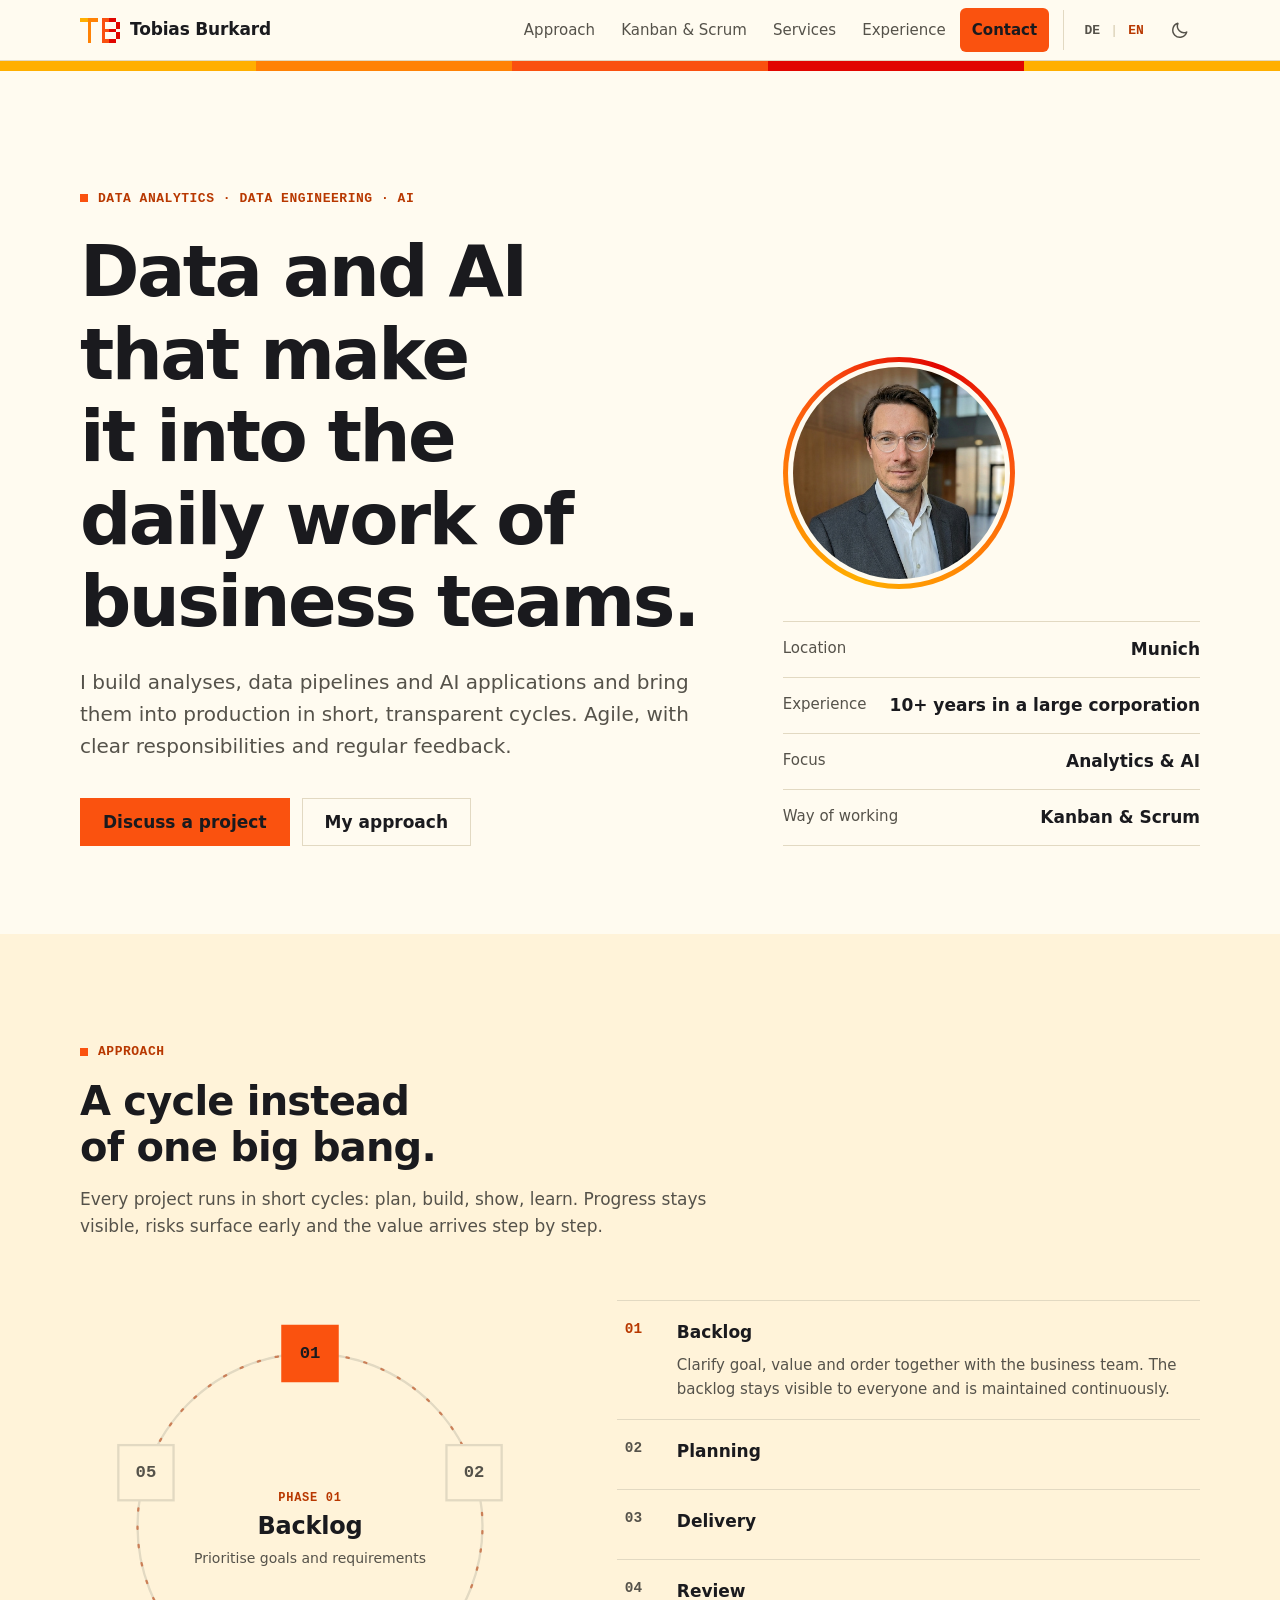
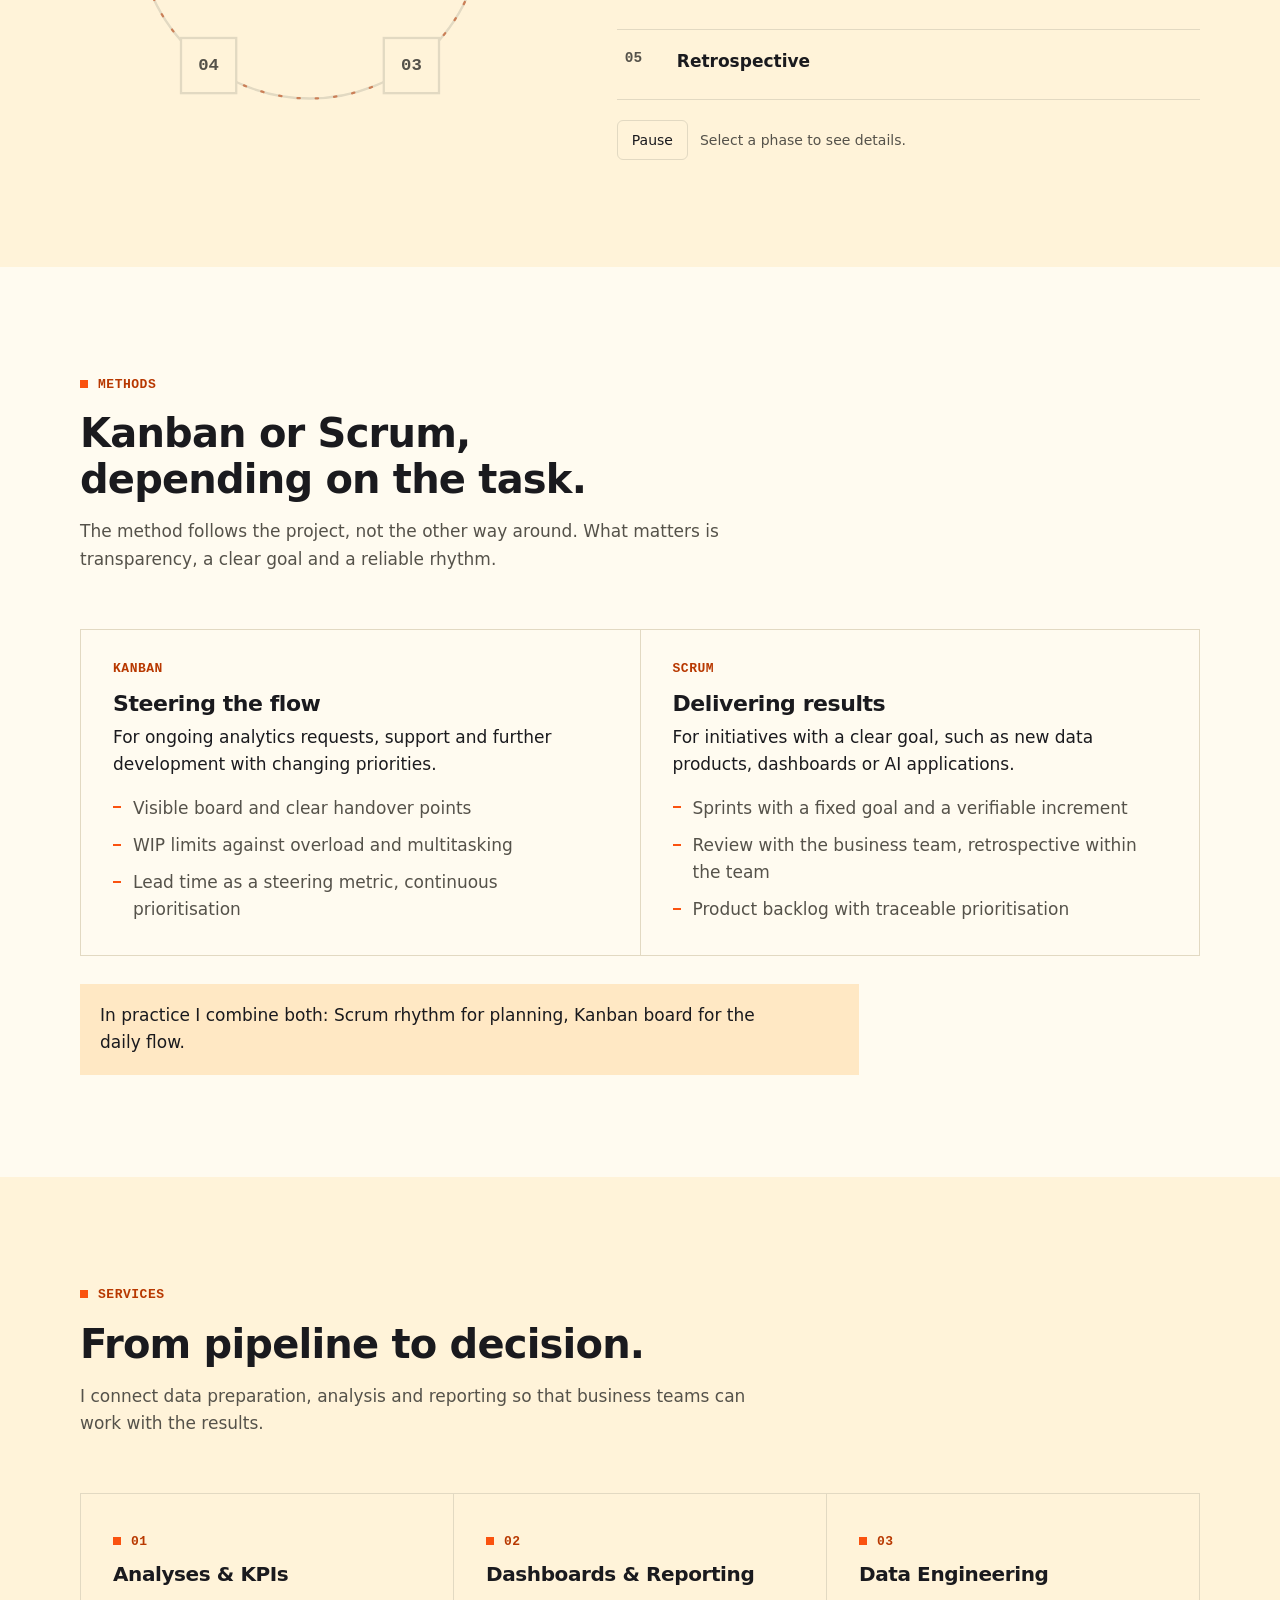
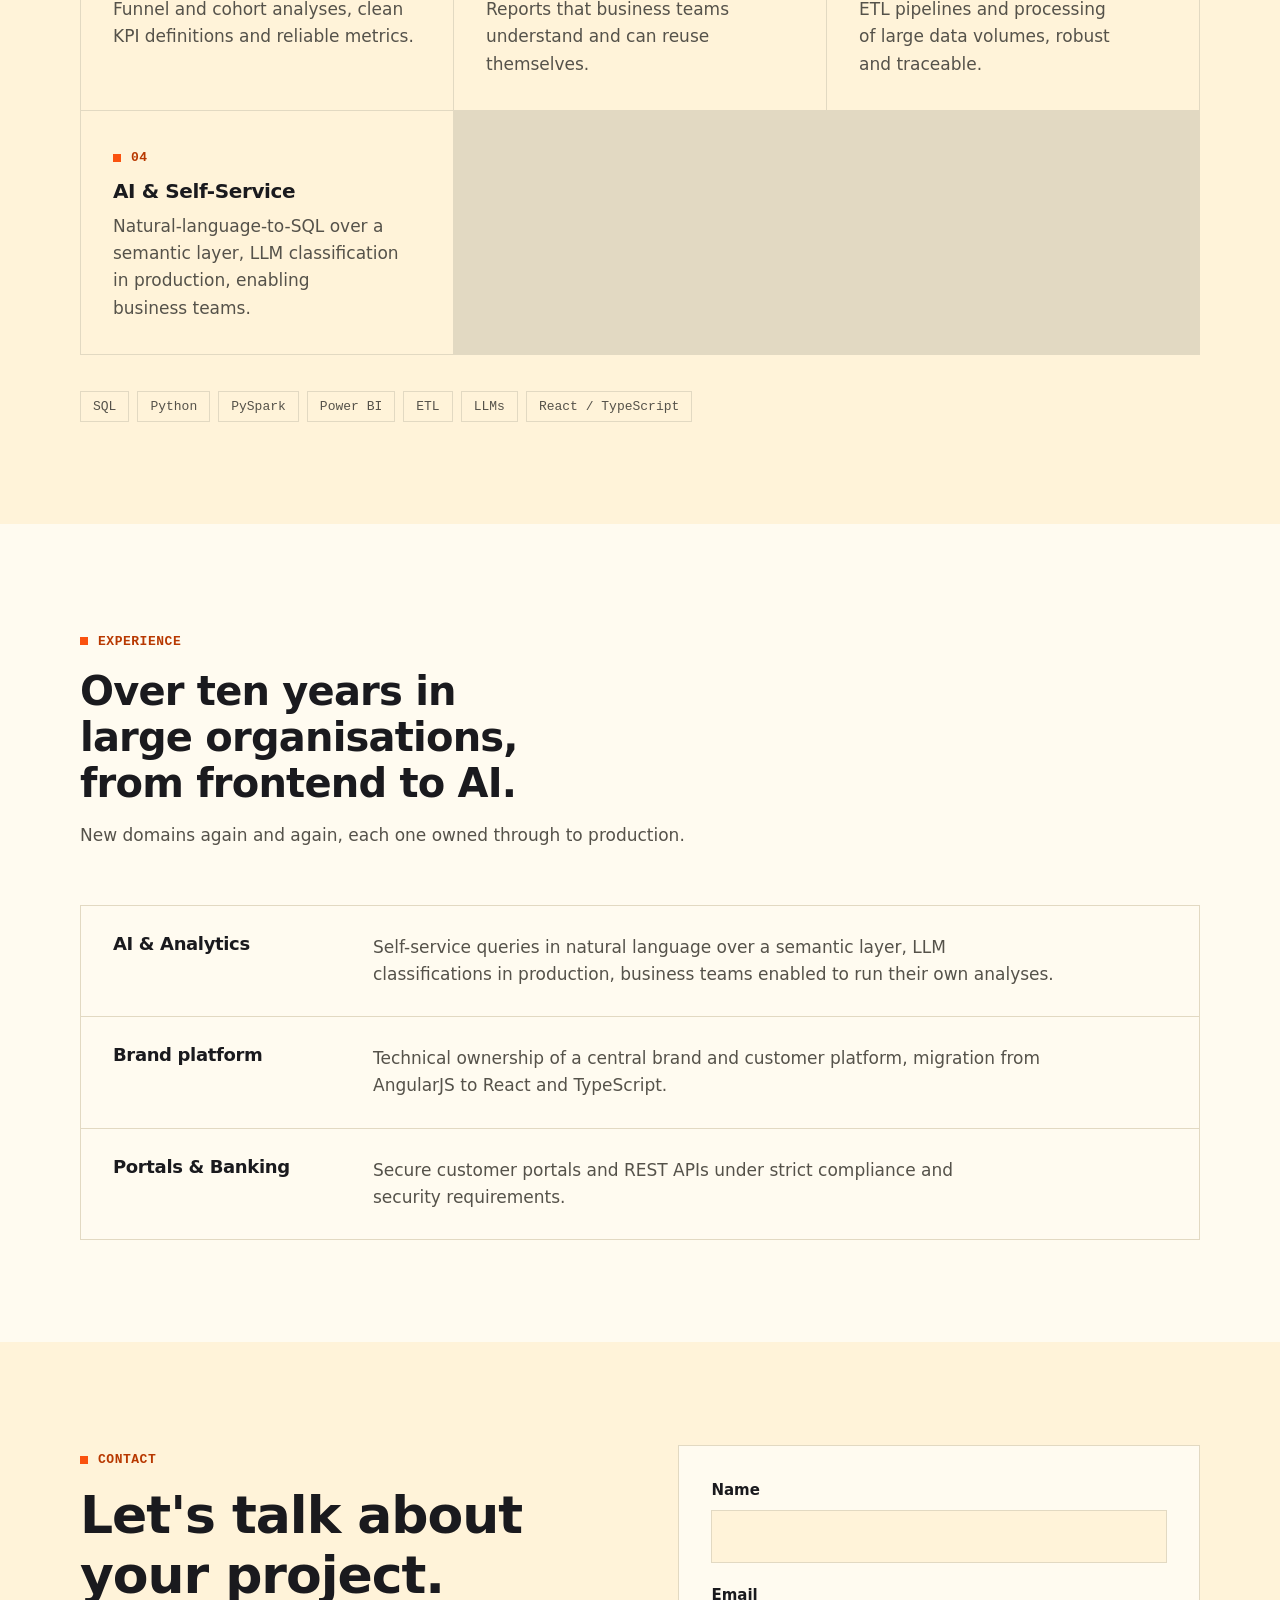
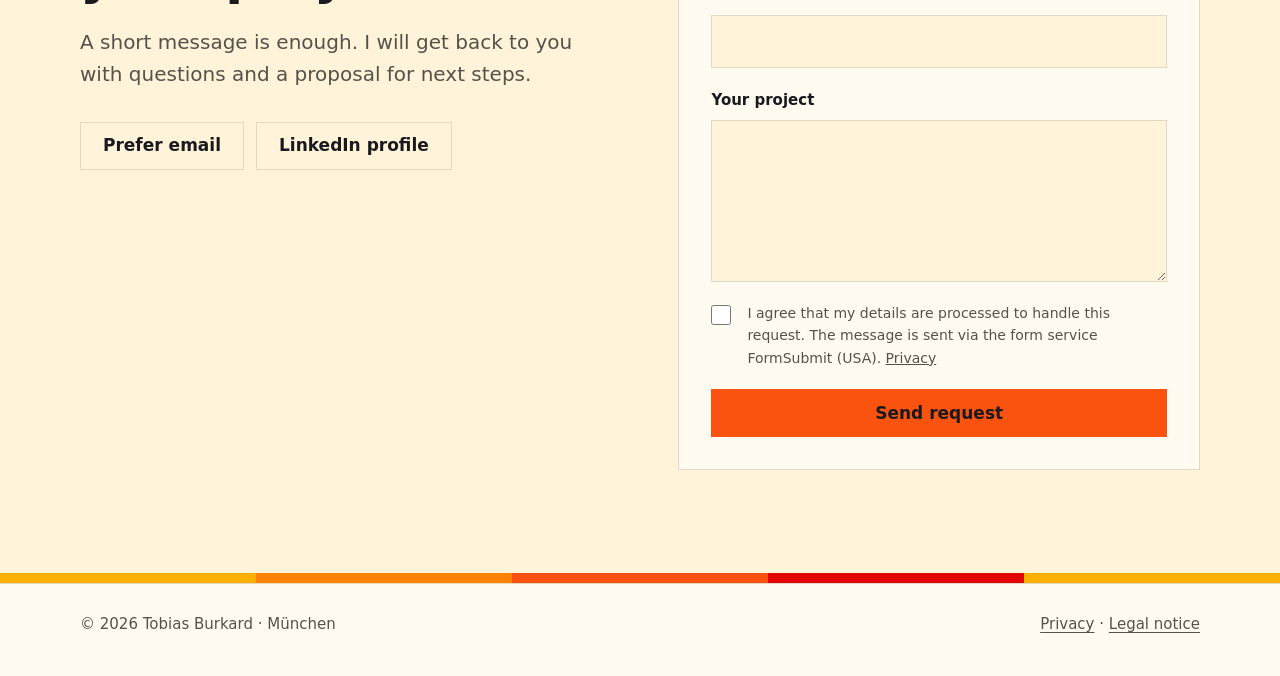
==== commit 409bd707: "Pixel-Ring durch vereinzelte Pixel-Sterne im Viewport ersetzen Co-Authored-By: Claude Opus 5.5 <nore" ====
--- a/index.html
+++ b/index.html
@@ -147,8 +147,8 @@
 .hero .grid { display: grid; grid-template-columns: 1.5fr 1fr; gap: clamp(32px, 6vw, 88px); align-items: end; }
 .hero h1 { font-size: clamp(2.4rem, 5.6vw, 4.5rem); font-weight: 600; letter-spacing: -0.035em; margin: 20px 0 24px; }
 .hero .actions { display: flex; flex-wrap: wrap; gap: 12px; margin-top: 36px; }
-.pwrap { position: relative; width: min(232px, 62%); margin: 24px 0 48px 24px; }
-.pfx { position: absolute; inset: -44px; width: calc(100% + 88px); height: calc(100% + 88px); pointer-events: none; image-rendering: pixelated; }
+.pwrap { position: relative; width: min(232px, 62%); margin-bottom: 32px; }
+#stars { position: fixed; inset: 0; width: 100vw; height: 100vh; pointer-events: none; z-index: 5; image-rendering: pixelated; }
 .pframe {
   position: relative; width: 100%; aspect-ratio: 1; padding: 5px; border-radius: 50%;
   background: conic-gradient(from 200deg, #ffaf00, #ff8205, #fa500f, #e10500, #fa500f, #ff8205, #ffaf00);
@@ -301,6 +301,7 @@
 </head>
 <body>
 
+<canvas id="stars" aria-hidden="true"></canvas>
 <header>
   <div class="wrap">
     <a class="brand" href="#top" data-i-aria="brand_aria" aria-label="Tobias Burkard, zur Startseite">
@@ -345,7 +346,6 @@
       </div>
       <div class="side">
         <div class="pwrap">
-          <canvas class="pfx" id="pfx" aria-hidden="true"></canvas>
           <div class="pframe"><img class="portrait" src="profil.jpg" width="387" height="387" alt="Porträt von Tobias Burkard" data-i-alt="portrait_alt" fetchpriority="high"></div>
         </div>
         <dl class="facts">
@@ -746,92 +746,62 @@
     try { localStorage.setItem("theme", t); } catch (e) {}
   });
 
-  /* ---------- Pixel-Ring um das Profilbild ---------- */
+  /* ---------- Vereinzelte Pixel-Sterne im Viewport ---------- */
   (function () {
-    var cv = document.getElementById("pfx");
-    if (!cv || !cv.getContext) return;
+    var cv = document.getElementById("stars");
+    if (!cv || !cv.getContext || reduce) { if (cv) cv.remove(); return; }
     var ctx = cv.getContext("2d");
-    var C = 6;                         // Kantenlänge eines Pixels in CSS-px
-    var PAD = 44;                      // Überstand der Canvas über den Rahmen
-    var FPS = 12;                      // bewusst ruckelig, Pixel-Art-Gefühl
-    var pal = ["#ffd800", "#ffaf00", "#ff8205", "#fa500f", "#e10500"];
-    var W = 0, H = 0, ox = 0, oy = 0, cx = 0, cy = 0, R = 0;
-    var ring = [], sparks = [], head = 0, raf = 0, last = 0, visible = true;
+    var C = 4;                          // Pixelgröße in CSS-px
+    var FPS = 10;
+    var pal = ["#ffd800", "#ffaf00", "#ff8205", "#fa500f"];
+    var W = 0, H = 0, stars = [], raf = 0, last = 0, next = 0;
+    // Funkel-Sequenz: Punkt, kleines Kreuz, großes Kreuz, kleines Kreuz, Punkt
+    var seq = [0, 1, 2, 2, 1, 0];
+    var BLOCK = "h1,h2,h3,p,a,button,img,li,dl,dd,dt,form,input,textarea,label,.label,.tags,.steps,.ring-wrap,.facts,.note,.pframe,svg";
 
     function setup() {
-      var r = cv.getBoundingClientRect();
       var dpr = Math.min(2, window.devicePixelRatio || 1);
-      W = Math.round(r.width); H = Math.round(r.height);
-      if (!W || !H) return;
+      W = window.innerWidth; H = window.innerHeight;
       cv.width = W * dpr; cv.height = H * dpr;
       ctx.setTransform(dpr, 0, 0, dpr, 0, 0);
       ctx.imageSmoothingEnabled = false;
-      var cols = Math.floor(W / C), rows = Math.floor(H / C);
-      ox = Math.round((W - cols * C) / 2); oy = Math.round((H - rows * C) / 2);
-      cx = Math.floor(cols / 2); cy = Math.floor(rows / 2);
-      ox = Math.round(W / 2 - (cx + 0.5) * C); oy = Math.round(H / 2 - (cy + 0.5) * C);
-      R = ((W - 2 * PAD) / 2 + 13) / C;   // knapp außerhalb des Farbrings
-      // Midpoint-Kreis: eine saubere, ein Pixel breite Kontur
-      ring = []; var seen = {}, r0 = Math.round(R), x = r0, y = 0, err = 1 - r0;
-      function add(dx, dy) {
-        var k = dx + "," + dy; if (seen[k]) return; seen[k] = 1;
-        ring.push({ x: cx + dx, y: cy + dy, a: (Math.atan2(dy, dx) * 180 / Math.PI + 90 + 360) % 360 });
-      }
-      while (x >= y) {
-        add(x, y); add(y, x); add(-y, x); add(-x, y); add(-x, -y); add(-y, -x); add(y, -x); add(x, -y);
-        y++;
-        if (err < 0) err += 2 * y + 1; else { x--; err += 2 * (y - x) + 1; }
+    }
+    function free(x, y) {
+      var el = document.elementFromPoint(x, y);
+      return el && !el.closest(BLOCK);
+    }
+    function spawn() {
+      for (var tries = 0; tries < 8; tries++) {
+        var x = Math.round(Math.random() * (W - 40) / C) * C + 20;
+        var y = Math.round(Math.random() * (H - 120) / C) * C + 90;
+        if (free(x, y)) { stars.push({ x: x, y: y, f: 0, col: pal[Math.floor(Math.random() * pal.length)] }); return; }
       }
     }
-
-    function px(x, y, col, alpha) {
-      ctx.globalAlpha = alpha; ctx.fillStyle = col;
-      ctx.fillRect(ox + x * C, oy + y * C, C - 1, C - 1);
-    }
-
-    function spawn() {
-      var a = Math.random() * 360, t = (a - 90) * Math.PI / 180;
-      var d = R + 2 + Math.random() * 4;
-      sparks.push({ x: Math.round(cx + d * Math.cos(t)), y: Math.round(cy + d * Math.sin(t)), age: 0, col: pal[Math.floor(Math.random() * 4)] });
-    }
-
-    function draw(animate) {
+    function px(x, y, col) { ctx.fillStyle = col; ctx.fillRect(x, y, C, C); }
+    function draw() {
       ctx.clearRect(0, 0, W, H);
-      for (var i = 0; i < ring.length; i++) {
-        var c = ring[i], d = (head - c.a + 360) % 360;
-        if (d < 150) px(c.x, c.y, pal[Math.min(4, Math.floor(d / 30))], 1 - d / 190);
-        else px(c.x, c.y, pal[3], 0.16);
-      }
-      if (!animate) return;
-      for (var j = sparks.length - 1; j >= 0; j--) {
-        var s = sparks[j], g = s.age;
-        if (g < 2 || g > 5) px(s.x, s.y, s.col, g > 5 ? 0.5 : 1);
-        else { px(s.x, s.y, "#ffd800", 1); px(s.x - 1, s.y, s.col, 1); px(s.x + 1, s.y, s.col, 1); px(s.x, s.y - 1, s.col, 1); px(s.x, s.y + 1, s.col, 1); }
-        if (++s.age > 7) sparks.splice(j, 1);
+      for (var i = stars.length - 1; i >= 0; i--) {
+        var s = stars[i], st = seq[s.f];
+        px(s.x, s.y, st === 2 ? "#ffd800" : s.col);
+        if (st >= 1) { px(s.x - C, s.y, s.col); px(s.x + C, s.y, s.col); px(s.x, s.y - C, s.col); px(s.x, s.y + C, s.col); }
+        if (st === 2) { ctx.globalAlpha = 0.55; px(s.x - 2 * C, s.y, s.col); px(s.x + 2 * C, s.y, s.col); px(s.x, s.y - 2 * C, s.col); px(s.x, s.y + 2 * C, s.col); ctx.globalAlpha = 1; }
+        if (++s.f >= seq.length) stars.splice(i, 1);
       }
     }
-
     function tick(now) {
       raf = requestAnimationFrame(tick);
       if (now - last < 1000 / FPS) return;
       last = now;
-      head = (head + 9) % 360;
-      if (Math.random() < 0.35 && sparks.length < 4) spawn();
-      draw(true);
+      if (now > next && stars.length < 3) { spawn(); next = now + 900 + Math.random() * 2200; }
+      draw();
     }
-    function start() { if (!raf && visible && !document.hidden) raf = requestAnimationFrame(tick); }
-    function stopFx() { if (raf) { cancelAnimationFrame(raf); raf = 0; } }
+    function start() { if (!raf && !document.hidden) raf = requestAnimationFrame(tick); }
+    function stopFx() { if (raf) { cancelAnimationFrame(raf); raf = 0; } stars = []; ctx.clearRect(0, 0, W, H); }
 
     setup();
-    if (reduce) { head = 40; draw(false); }
-    else {
-      start();
-      document.addEventListener("visibilitychange", function () { document.hidden ? stopFx() : start(); });
-      if ("IntersectionObserver" in window) {
-        new IntersectionObserver(function (es) { visible = es[0].isIntersecting; visible ? start() : stopFx(); }).observe(cv);
-      }
-    }
-    if ("ResizeObserver" in window) new ResizeObserver(function () { setup(); if (reduce) draw(false); }).observe(cv);
+    window.addEventListener("resize", setup);
+    document.addEventListener("visibilitychange", function () { document.hidden ? stopFx() : start(); });
+    start();
   })();
 
   /* ---------- Start ---------- */
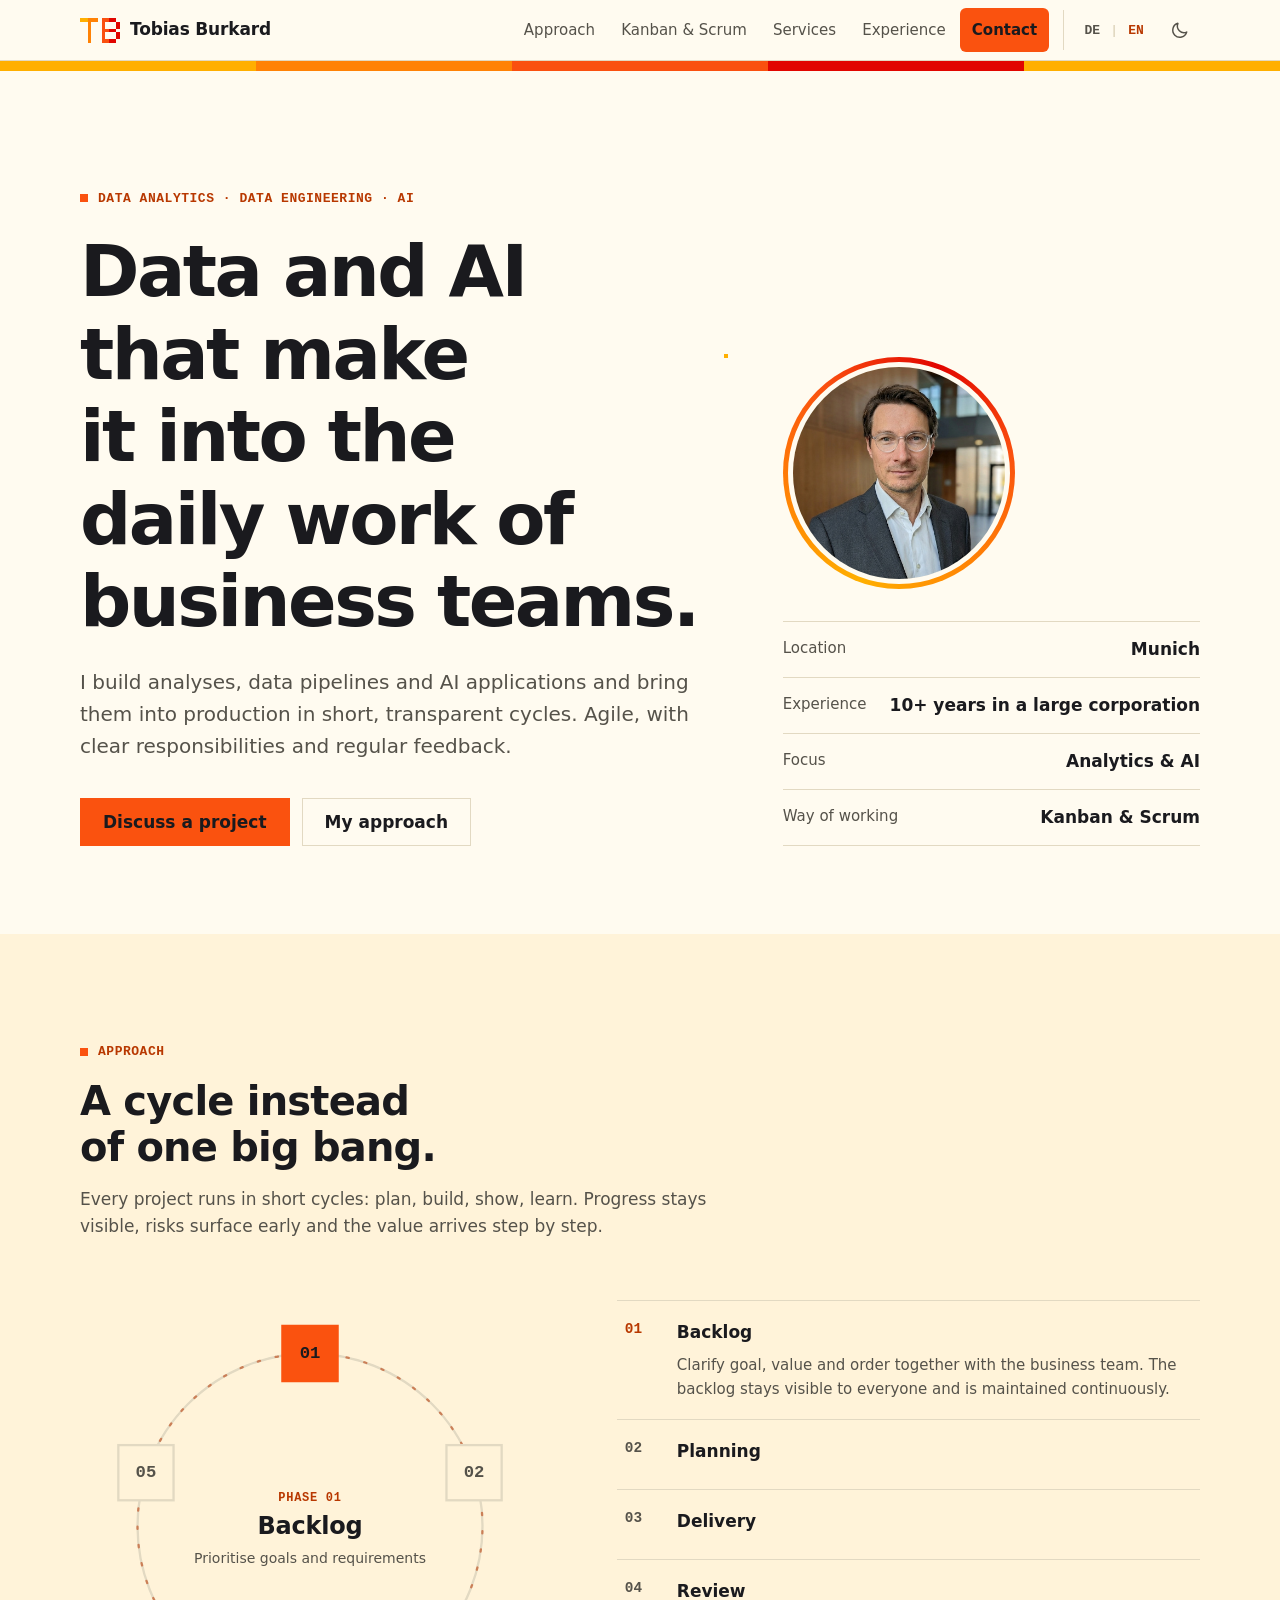
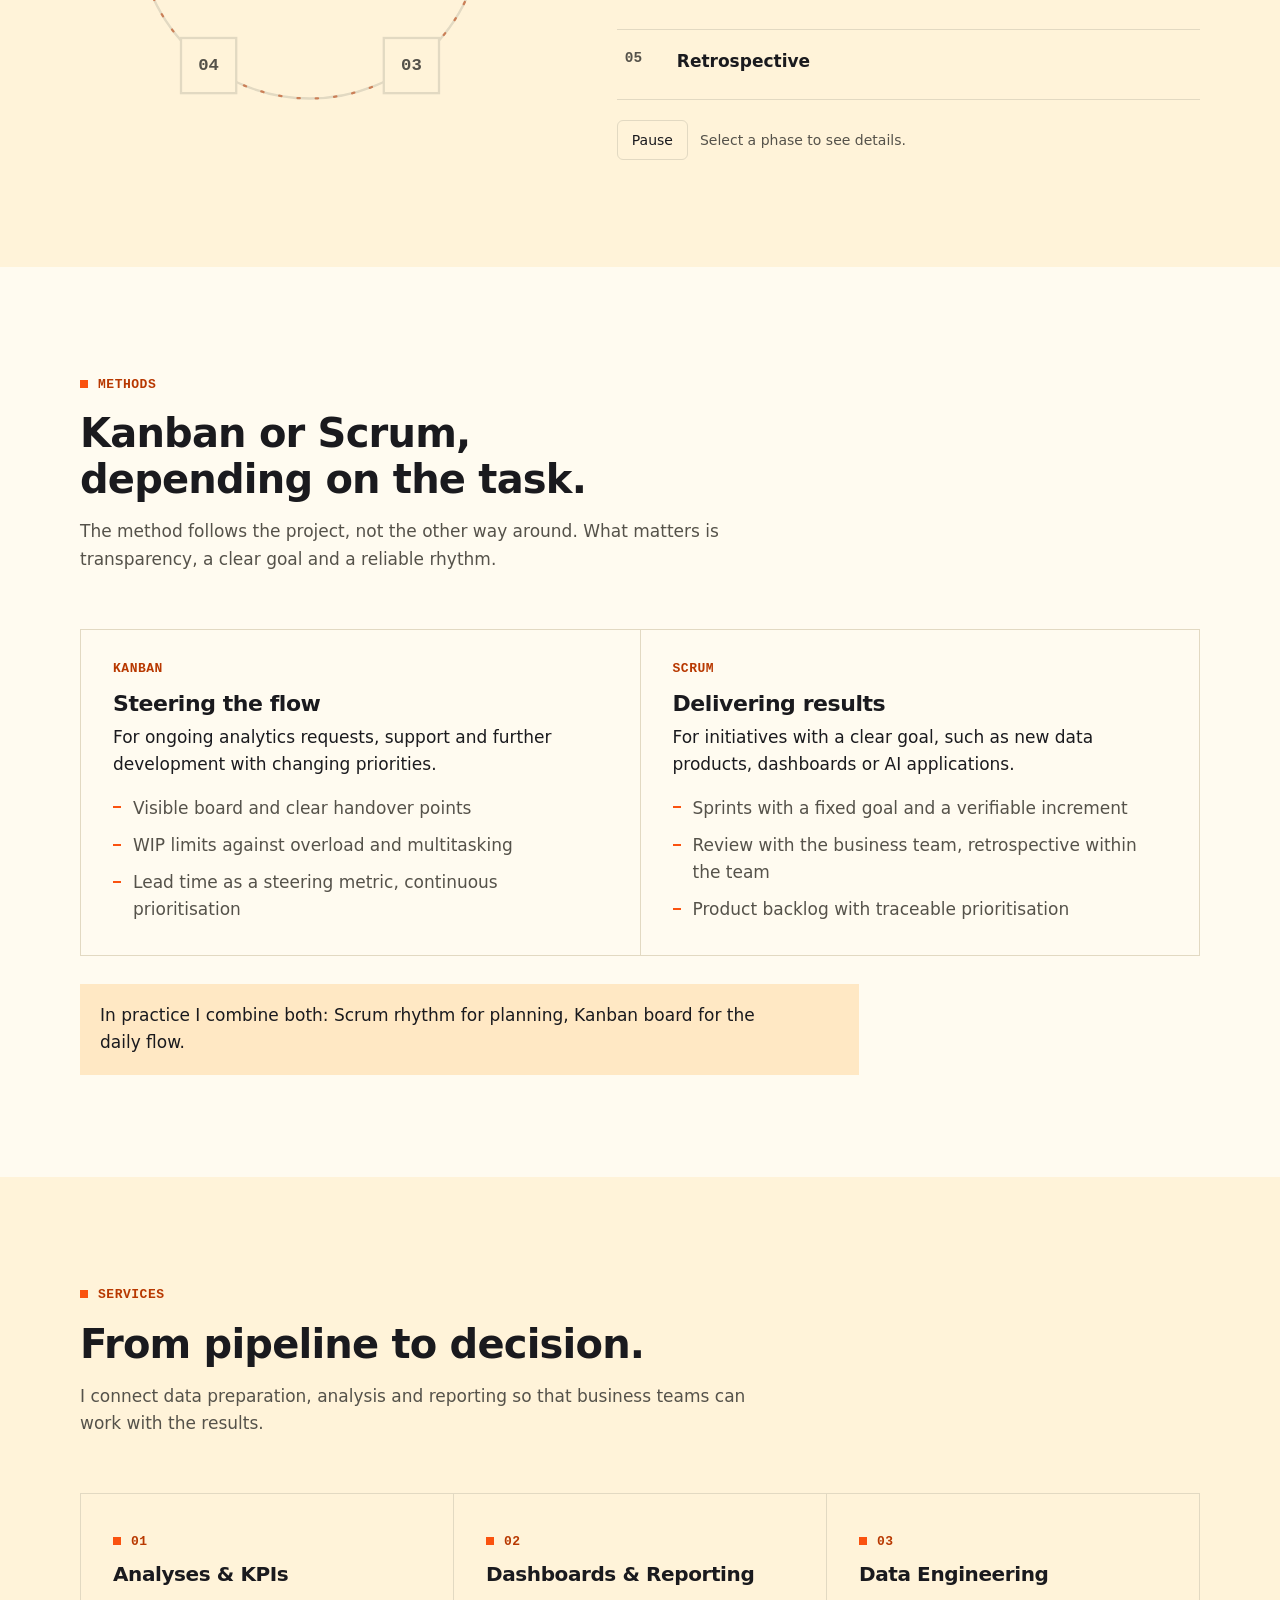
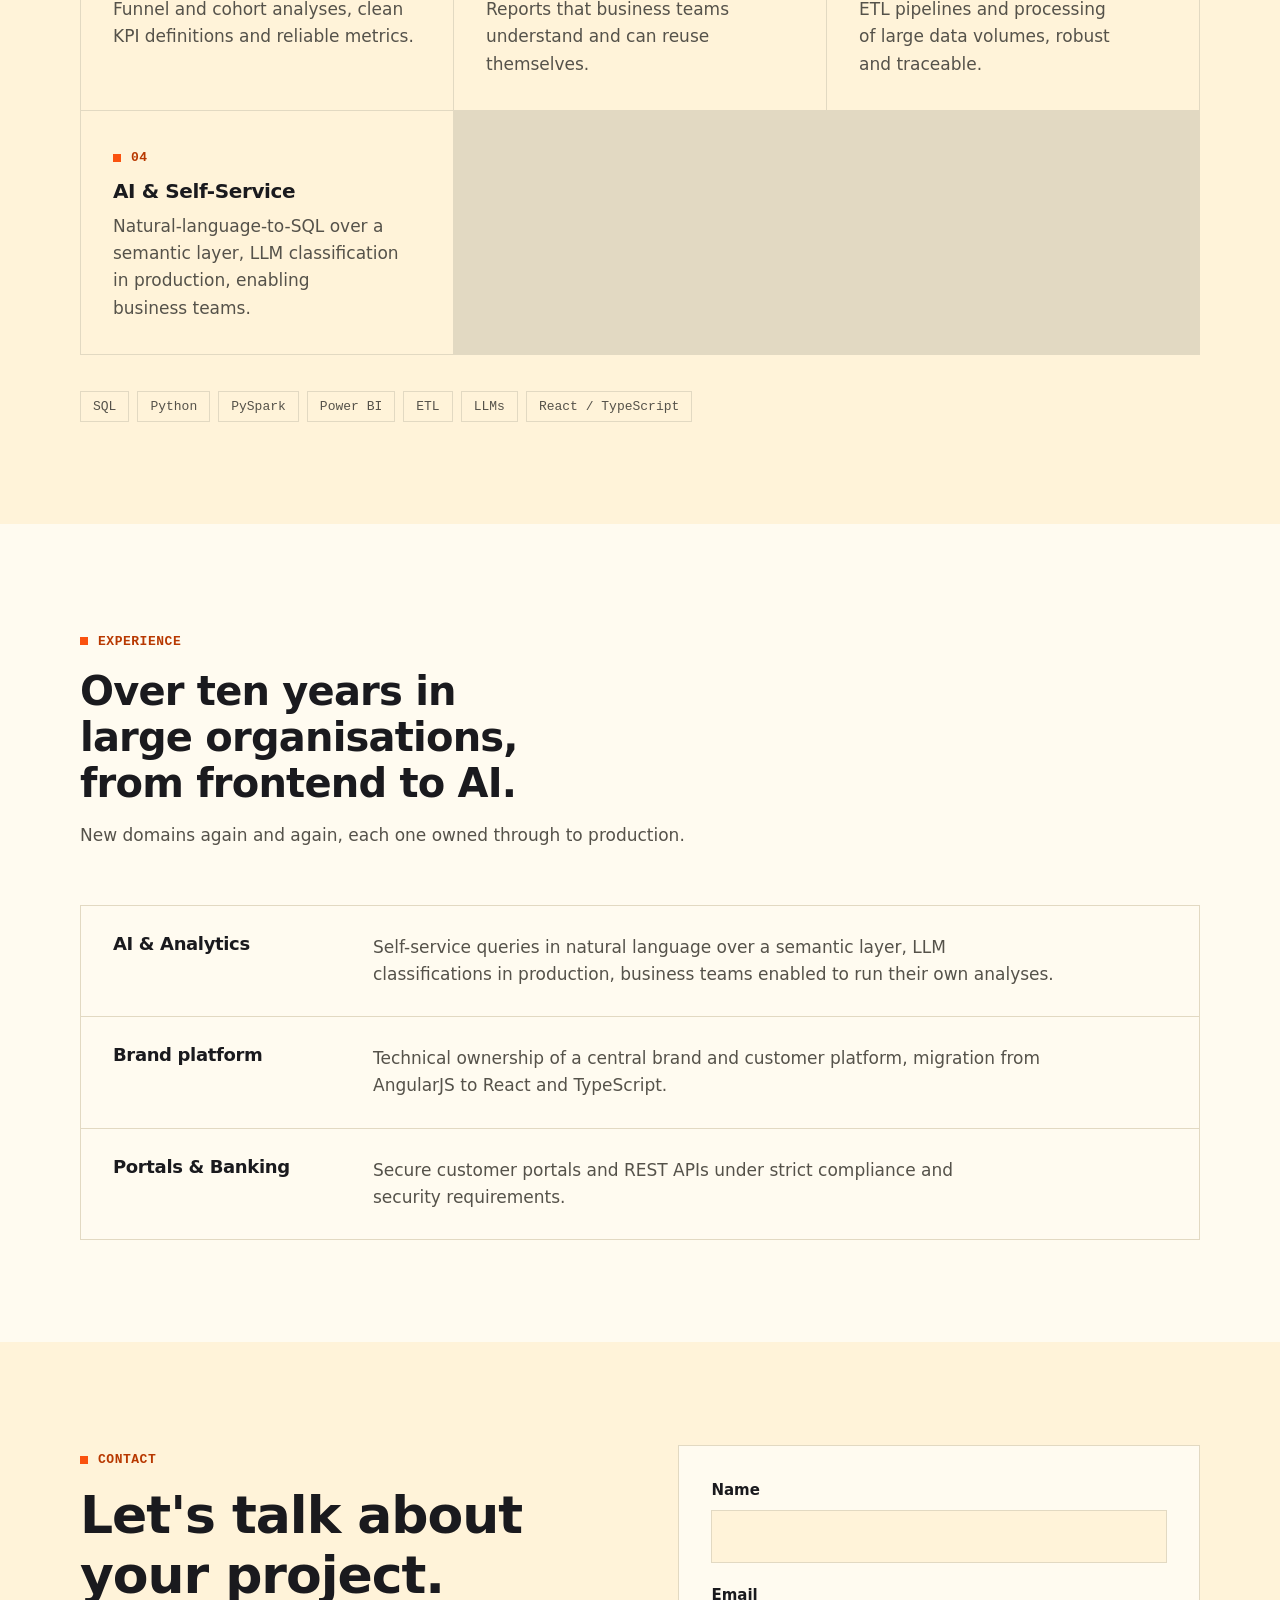
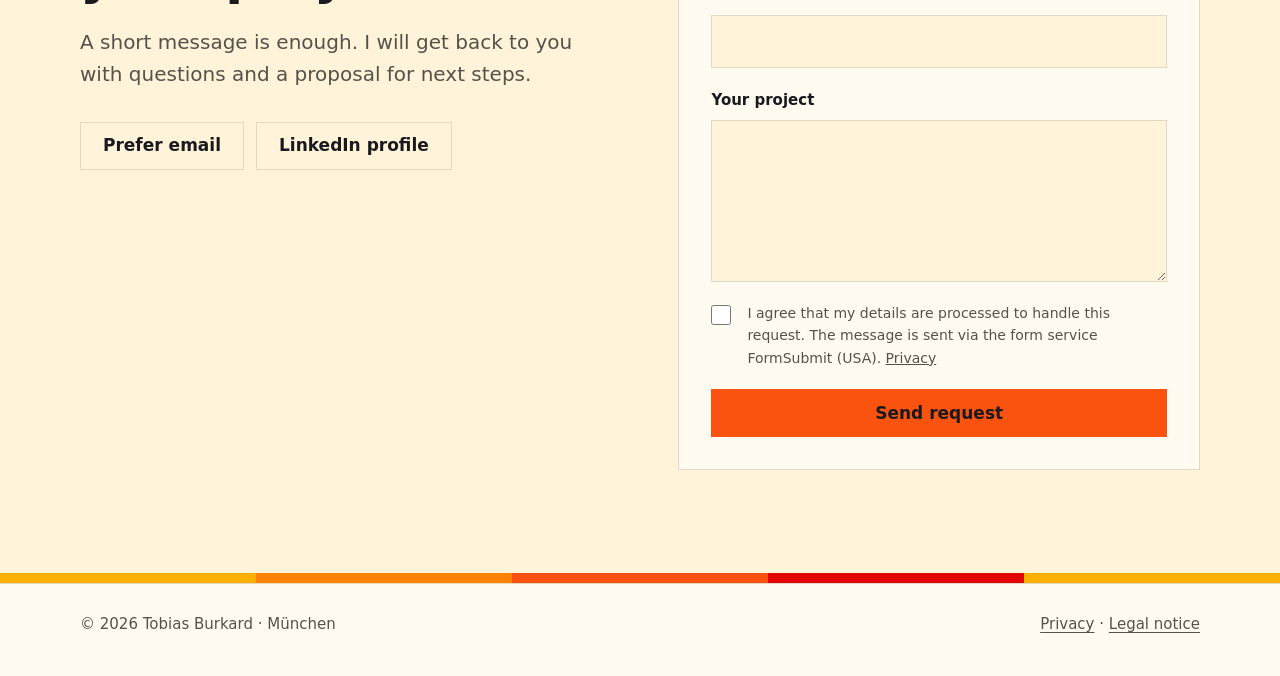
==== commit 3f280f63: "Pixel-Mauszeiger etwa 18 % kleiner (9 x 14) Co-Authored-By: Claude Opus 5.5 <noreply@anthropic.com>" ====
--- a/index.html
+++ b/index.html
@@ -290,6 +290,14 @@
 .rv { opacity: 0; transform: translateY(12px); transition: opacity .6s var(--ease-out), transform .6s var(--ease-out); }
 .rv.in { opacity: 1; transform: none; }
 
+/* pixel cursor (only for mouse and trackpad) */
+@media (pointer: fine) {
+  html, body { cursor: url("data:image/svg+xml,%3Csvg%20xmlns%3D%22http%3A%2F%2Fwww.w3.org%2F2000%2Fsvg%22%20width%3D%229%22%20height%3D%2214%22%20viewBox%3D%220%200%209%2014%22%20shape-rendering%3D%22crispEdges%22%3E%3Crect%20x%3D%220%22%20y%3D%220%22%20width%3D%221%22%20height%3D%221%22%20fill%3D%22%23101013%22%2F%3E%3Crect%20x%3D%220%22%20y%3D%221%22%20width%3D%221%22%20height%3D%221%22%20fill%3D%22%23101013%22%2F%3E%3Crect%20x%3D%221%22%20y%3D%221%22%20width%3D%221%22%20height%3D%221%22%20fill%3D%22%23101013%22%2F%3E%3Crect%20x%3D%220%22%20y%3D%222%22%20width%3D%221%22%20height%3D%221%22%20fill%3D%22%23101013%22%2F%3E%3Crect%20x%3D%221%22%20y%3D%222%22%20width%3D%221%22%20height%3D%221%22%20fill%3D%22%23ff8205%22%2F%3E%3Crect%20x%3D%222%22%20y%3D%222%22%20width%3D%221%22%20height%3D%221%22%20fill%3D%22%23101013%22%2F%3E%3Crect%20x%3D%220%22%20y%3D%223%22%20width%3D%221%22%20height%3D%221%22%20fill%3D%22%23101013%22%2F%3E%3Crect%20x%3D%221%22%20y%3D%223%22%20width%3D%221%22%20height%3D%221%22%20fill%3D%22%23ff8205%22%2F%3E%3Crect%20x%3D%222%22%20y%3D%223%22%20width%3D%221%22%20height%3D%221%22%20fill%3D%22%23ff8205%22%2F%3E%3Crect%20x%3D%223%22%20y%3D%223%22%20width%3D%221%22%20height%3D%221%22%20fill%3D%22%23101013%22%2F%3E%3Crect%20x%3D%220%22%20y%3D%224%22%20width%3D%221%22%20height%3D%221%22%20fill%3D%22%23101013%22%2F%3E%3Crect%20x%3D%221%22%20y%3D%224%22%20width%3D%221%22%20height%3D%221%22%20fill%3D%22%23ff8205%22%2F%3E%3Crect%20x%3D%222%22%20y%3D%224%22%20width%3D%221%22%20height%3D%221%22%20fill%3D%22%23ff8205%22%2F%3E%3Crect%20x%3D%223%22%20y%3D%224%22%20width%3D%221%22%20height%3D%221%22%20fill%3D%22%23ff8205%22%2F%3E%3Crect%20x%3D%224%22%20y%3D%224%22%20width%3D%221%22%20height%3D%221%22%20fill%3D%22%23101013%22%2F%3E%3Crect%20x%3D%220%22%20y%3D%225%22%20width%3D%221%22%20height%3D%221%22%20fill%3D%22%23101013%22%2F%3E%3Crect%20x%3D%221%22%20y%3D%225%22%20width%3D%221%22%20height%3D%221%22%20fill%3D%22%23ff8205%22%2F%3E%3Crect%20x%3D%222%22%20y%3D%225%22%20width%3D%221%22%20height%3D%221%22%20fill%3D%22%23ff8205%22%2F%3E%3Crect%20x%3D%223%22%20y%3D%225%22%20width%3D%221%22%20height%3D%221%22%20fill%3D%22%23ff8205%22%2F%3E%3Crect%20x%3D%224%22%20y%3D%225%22%20width%3D%221%22%20height%3D%221%22%20fill%3D%22%23ff8205%22%2F%3E%3Crect%20x%3D%225%22%20y%3D%225%22%20width%3D%221%22%20height%3D%221%22%20fill%3D%22%23101013%22%2F%3E%3Crect%20x%3D%220%22%20y%3D%226%22%20width%3D%221%22%20height%3D%221%22%20fill%3D%22%23101013%22%2F%3E%3Crect%20x%3D%221%22%20y%3D%226%22%20width%3D%221%22%20height%3D%221%22%20fill%3D%22%23ff8205%22%2F%3E%3Crect%20x%3D%222%22%20y%3D%226%22%20width%3D%221%22%20height%3D%221%22%20fill%3D%22%23ff8205%22%2F%3E%3Crect%20x%3D%223%22%20y%3D%226%22%20width%3D%221%22%20height%3D%221%22%20fill%3D%22%23ff8205%22%2F%3E%3Crect%20x%3D%224%22%20y%3D%226%22%20width%3D%221%22%20height%3D%221%22%20fill%3D%22%23ff8205%22%2F%3E%3Crect%20x%3D%225%22%20y%3D%226%22%20width%3D%221%22%20height%3D%221%22%20fill%3D%22%23ff8205%22%2F%3E%3Crect%20x%3D%226%22%20y%3D%226%22%20width%3D%221%22%20height%3D%221%22%20fill%3D%22%23101013%22%2F%3E%3Crect%20x%3D%220%22%20y%3D%227%22%20width%3D%221%22%20height%3D%221%22%20fill%3D%22%23101013%22%2F%3E%3Crect%20x%3D%221%22%20y%3D%227%22%20width%3D%221%22%20height%3D%221%22%20fill%3D%22%23ff8205%22%2F%3E%3Crect%20x%3D%222%22%20y%3D%227%22%20width%3D%221%22%20height%3D%221%22%20fill%3D%22%23ff8205%22%2F%3E%3Crect%20x%3D%223%22%20y%3D%227%22%20width%3D%221%22%20height%3D%221%22%20fill%3D%22%23ff8205%22%2F%3E%3Crect%20x%3D%224%22%20y%3D%227%22%20width%3D%221%22%20height%3D%221%22%20fill%3D%22%23ff8205%22%2F%3E%3Crect%20x%3D%225%22%20y%3D%227%22%20width%3D%221%22%20height%3D%221%22%20fill%3D%22%23ff8205%22%2F%3E%3Crect%20x%3D%226%22%20y%3D%227%22%20width%3D%221%22%20height%3D%221%22%20fill%3D%22%23ff8205%22%2F%3E%3Crect%20x%3D%227%22%20y%3D%227%22%20width%3D%221%22%20height%3D%221%22%20fill%3D%22%23101013%22%2F%3E%3Crect%20x%3D%220%22%20y%3D%228%22%20width%3D%221%22%20height%3D%221%22%20fill%3D%22%23101013%22%2F%3E%3Crect%20x%3D%221%22%20y%3D%228%22%20width%3D%221%22%20height%3D%221%22%20fill%3D%22%23ff8205%22%2F%3E%3Crect%20x%3D%222%22%20y%3D%228%22%20width%3D%221%22%20height%3D%221%22%20fill%3D%22%23ff8205%22%2F%3E%3Crect%20x%3D%223%22%20y%3D%228%22%20width%3D%221%22%20height%3D%221%22%20fill%3D%22%23ff8205%22%2F%3E%3Crect%20x%3D%224%22%20y%3D%228%22%20width%3D%221%22%20height%3D%221%22%20fill%3D%22%23ff8205%22%2F%3E%3Crect%20x%3D%225%22%20y%3D%228%22%20width%3D%221%22%20height%3D%221%22%20fill%3D%22%23ff8205%22%2F%3E%3Crect%20x%3D%226%22%20y%3D%228%22%20width%3D%221%22%20height%3D%221%22%20fill%3D%22%23ff8205%22%2F%3E%3Crect%20x%3D%227%22%20y%3D%228%22%20width%3D%221%22%20height%3D%221%22%20fill%3D%22%23ff8205%22%2F%3E%3Crect%20x%3D%228%22%20y%3D%228%22%20width%3D%221%22%20height%3D%221%22%20fill%3D%22%23101013%22%2F%3E%3Crect%20x%3D%220%22%20y%3D%229%22%20width%3D%221%22%20height%3D%221%22%20fill%3D%22%23101013%22%2F%3E%3Crect%20x%3D%221%22%20y%3D%229%22%20width%3D%221%22%20height%3D%221%22%20fill%3D%22%23ff8205%22%2F%3E%3Crect%20x%3D%222%22%20y%3D%229%22%20width%3D%221%22%20height%3D%221%22%20fill%3D%22%23ff8205%22%2F%3E%3Crect%20x%3D%223%22%20y%3D%229%22%20width%3D%221%22%20height%3D%221%22%20fill%3D%22%23ff8205%22%2F%3E%3Crect%20x%3D%224%22%20y%3D%229%22%20width%3D%221%22%20height%3D%221%22%20fill%3D%22%23ff8205%22%2F%3E%3Crect%20x%3D%225%22%20y%3D%229%22%20width%3D%221%22%20height%3D%221%22%20fill%3D%22%23101013%22%2F%3E%3Crect%20x%3D%226%22%20y%3D%229%22%20width%3D%221%22%20height%3D%221%22%20fill%3D%22%23101013%22%2F%3E%3Crect%20x%3D%227%22%20y%3D%229%22%20width%3D%221%22%20height%3D%221%22%20fill%3D%22%23101013%22%2F%3E%3Crect%20x%3D%228%22%20y%3D%229%22%20width%3D%221%22%20height%3D%221%22%20fill%3D%22%23101013%22%2F%3E%3Crect%20x%3D%220%22%20y%3D%2210%22%20width%3D%221%22%20height%3D%221%22%20fill%3D%22%23101013%22%2F%3E%3Crect%20x%3D%221%22%20y%3D%2210%22%20width%3D%221%22%20height%3D%221%22%20fill%3D%22%23ff8205%22%2F%3E%3Crect%20x%3D%222%22%20y%3D%2210%22%20width%3D%221%22%20height%3D%221%22%20fill%3D%22%23ff8205%22%2F%3E%3Crect%20x%3D%223%22%20y%3D%2210%22%20width%3D%221%22%20height%3D%221%22%20fill%3D%22%23101013%22%2F%3E%3Crect%20x%3D%224%22%20y%3D%2210%22%20width%3D%221%22%20height%3D%221%22%20fill%3D%22%23ff8205%22%2F%3E%3Crect%20x%3D%225%22%20y%3D%2210%22%20width%3D%221%22%20height%3D%221%22%20fill%3D%22%23ff8205%22%2F%3E%3Crect%20x%3D%226%22%20y%3D%2210%22%20width%3D%221%22%20height%3D%221%22%20fill%3D%22%23101013%22%2F%3E%3Crect%20x%3D%220%22%20y%3D%2211%22%20width%3D%221%22%20height%3D%221%22%20fill%3D%22%23101013%22%2F%3E%3Crect%20x%3D%221%22%20y%3D%2211%22%20width%3D%221%22%20height%3D%221%22%20fill%3D%22%23ff8205%22%2F%3E%3Crect%20x%3D%222%22%20y%3D%2211%22%20width%3D%221%22%20height%3D%221%22%20fill%3D%22%23101013%22%2F%3E%3Crect%20x%3D%224%22%20y%3D%2211%22%20width%3D%221%22%20height%3D%221%22%20fill%3D%22%23101013%22%2F%3E%3Crect%20x%3D%225%22%20y%3D%2211%22%20width%3D%221%22%20height%3D%221%22%20fill%3D%22%23ff8205%22%2F%3E%3Crect%20x%3D%226%22%20y%3D%2211%22%20width%3D%221%22%20height%3D%221%22%20fill%3D%22%23ff8205%22%2F%3E%3Crect%20x%3D%227%22%20y%3D%2211%22%20width%3D%221%22%20height%3D%221%22%20fill%3D%22%23101013%22%2F%3E%3Crect%20x%3D%220%22%20y%3D%2212%22%20width%3D%221%22%20height%3D%221%22%20fill%3D%22%23101013%22%2F%3E%3Crect%20x%3D%221%22%20y%3D%2212%22%20width%3D%221%22%20height%3D%221%22%20fill%3D%22%23101013%22%2F%3E%3Crect%20x%3D%224%22%20y%3D%2212%22%20width%3D%221%22%20height%3D%221%22%20fill%3D%22%23101013%22%2F%3E%3Crect%20x%3D%225%22%20y%3D%2212%22%20width%3D%221%22%20height%3D%221%22%20fill%3D%22%23ff8205%22%2F%3E%3Crect%20x%3D%226%22%20y%3D%2212%22%20width%3D%221%22%20height%3D%221%22%20fill%3D%22%23ff8205%22%2F%3E%3Crect%20x%3D%227%22%20y%3D%2212%22%20width%3D%221%22%20height%3D%221%22%20fill%3D%22%23101013%22%2F%3E%3Crect%20x%3D%220%22%20y%3D%2213%22%20width%3D%221%22%20height%3D%221%22%20fill%3D%22%23101013%22%2F%3E%3Crect%20x%3D%225%22%20y%3D%2213%22%20width%3D%221%22%20height%3D%221%22%20fill%3D%22%23101013%22%2F%3E%3Crect%20x%3D%226%22%20y%3D%2213%22%20width%3D%221%22%20height%3D%221%22%20fill%3D%22%23101013%22%2F%3E%3C%2Fsvg%3E") 0 0, auto; }
+  a, button, label, summary, .node, .steps button, .lang button, .theme, .ctrl button, input[type="checkbox"] { cursor: url("data:image/svg+xml,%3Csvg%20xmlns%3D%22http%3A%2F%2Fwww.w3.org%2F2000%2Fsvg%22%20width%3D%229%22%20height%3D%2214%22%20viewBox%3D%220%200%209%2014%22%20shape-rendering%3D%22crispEdges%22%3E%3Crect%20x%3D%220%22%20y%3D%220%22%20width%3D%221%22%20height%3D%221%22%20fill%3D%22%23101013%22%2F%3E%3Crect%20x%3D%220%22%20y%3D%221%22%20width%3D%221%22%20height%3D%221%22%20fill%3D%22%23101013%22%2F%3E%3Crect%20x%3D%221%22%20y%3D%221%22%20width%3D%221%22%20height%3D%221%22%20fill%3D%22%23101013%22%2F%3E%3Crect%20x%3D%220%22%20y%3D%222%22%20width%3D%221%22%20height%3D%221%22%20fill%3D%22%23101013%22%2F%3E%3Crect%20x%3D%221%22%20y%3D%222%22%20width%3D%221%22%20height%3D%221%22%20fill%3D%22%23ffd800%22%2F%3E%3Crect%20x%3D%222%22%20y%3D%222%22%20width%3D%221%22%20height%3D%221%22%20fill%3D%22%23101013%22%2F%3E%3Crect%20x%3D%220%22%20y%3D%223%22%20width%3D%221%22%20height%3D%221%22%20fill%3D%22%23101013%22%2F%3E%3Crect%20x%3D%221%22%20y%3D%223%22%20width%3D%221%22%20height%3D%221%22%20fill%3D%22%23ffd800%22%2F%3E%3Crect%20x%3D%222%22%20y%3D%223%22%20width%3D%221%22%20height%3D%221%22%20fill%3D%22%23ffd800%22%2F%3E%3Crect%20x%3D%223%22%20y%3D%223%22%20width%3D%221%22%20height%3D%221%22%20fill%3D%22%23101013%22%2F%3E%3Crect%20x%3D%220%22%20y%3D%224%22%20width%3D%221%22%20height%3D%221%22%20fill%3D%22%23101013%22%2F%3E%3Crect%20x%3D%221%22%20y%3D%224%22%20width%3D%221%22%20height%3D%221%22%20fill%3D%22%23ffd800%22%2F%3E%3Crect%20x%3D%222%22%20y%3D%224%22%20width%3D%221%22%20height%3D%221%22%20fill%3D%22%23ffd800%22%2F%3E%3Crect%20x%3D%223%22%20y%3D%224%22%20width%3D%221%22%20height%3D%221%22%20fill%3D%22%23ffd800%22%2F%3E%3Crect%20x%3D%224%22%20y%3D%224%22%20width%3D%221%22%20height%3D%221%22%20fill%3D%22%23101013%22%2F%3E%3Crect%20x%3D%220%22%20y%3D%225%22%20width%3D%221%22%20height%3D%221%22%20fill%3D%22%23101013%22%2F%3E%3Crect%20x%3D%221%22%20y%3D%225%22%20width%3D%221%22%20height%3D%221%22%20fill%3D%22%23ffd800%22%2F%3E%3Crect%20x%3D%222%22%20y%3D%225%22%20width%3D%221%22%20height%3D%221%22%20fill%3D%22%23ffd800%22%2F%3E%3Crect%20x%3D%223%22%20y%3D%225%22%20width%3D%221%22%20height%3D%221%22%20fill%3D%22%23ffd800%22%2F%3E%3Crect%20x%3D%224%22%20y%3D%225%22%20width%3D%221%22%20height%3D%221%22%20fill%3D%22%23ffd800%22%2F%3E%3Crect%20x%3D%225%22%20y%3D%225%22%20width%3D%221%22%20height%3D%221%22%20fill%3D%22%23101013%22%2F%3E%3Crect%20x%3D%220%22%20y%3D%226%22%20width%3D%221%22%20height%3D%221%22%20fill%3D%22%23101013%22%2F%3E%3Crect%20x%3D%221%22%20y%3D%226%22%20width%3D%221%22%20height%3D%221%22%20fill%3D%22%23ffd800%22%2F%3E%3Crect%20x%3D%222%22%20y%3D%226%22%20width%3D%221%22%20height%3D%221%22%20fill%3D%22%23ffd800%22%2F%3E%3Crect%20x%3D%223%22%20y%3D%226%22%20width%3D%221%22%20height%3D%221%22%20fill%3D%22%23ffd800%22%2F%3E%3Crect%20x%3D%224%22%20y%3D%226%22%20width%3D%221%22%20height%3D%221%22%20fill%3D%22%23ffd800%22%2F%3E%3Crect%20x%3D%225%22%20y%3D%226%22%20width%3D%221%22%20height%3D%221%22%20fill%3D%22%23ffd800%22%2F%3E%3Crect%20x%3D%226%22%20y%3D%226%22%20width%3D%221%22%20height%3D%221%22%20fill%3D%22%23101013%22%2F%3E%3Crect%20x%3D%220%22%20y%3D%227%22%20width%3D%221%22%20height%3D%221%22%20fill%3D%22%23101013%22%2F%3E%3Crect%20x%3D%221%22%20y%3D%227%22%20width%3D%221%22%20height%3D%221%22%20fill%3D%22%23ffd800%22%2F%3E%3Crect%20x%3D%222%22%20y%3D%227%22%20width%3D%221%22%20height%3D%221%22%20fill%3D%22%23ffd800%22%2F%3E%3Crect%20x%3D%223%22%20y%3D%227%22%20width%3D%221%22%20height%3D%221%22%20fill%3D%22%23ffd800%22%2F%3E%3Crect%20x%3D%224%22%20y%3D%227%22%20width%3D%221%22%20height%3D%221%22%20fill%3D%22%23ffd800%22%2F%3E%3Crect%20x%3D%225%22%20y%3D%227%22%20width%3D%221%22%20height%3D%221%22%20fill%3D%22%23ffd800%22%2F%3E%3Crect%20x%3D%226%22%20y%3D%227%22%20width%3D%221%22%20height%3D%221%22%20fill%3D%22%23ffd800%22%2F%3E%3Crect%20x%3D%227%22%20y%3D%227%22%20width%3D%221%22%20height%3D%221%22%20fill%3D%22%23101013%22%2F%3E%3Crect%20x%3D%220%22%20y%3D%228%22%20width%3D%221%22%20height%3D%221%22%20fill%3D%22%23101013%22%2F%3E%3Crect%20x%3D%221%22%20y%3D%228%22%20width%3D%221%22%20height%3D%221%22%20fill%3D%22%23ffd800%22%2F%3E%3Crect%20x%3D%222%22%20y%3D%228%22%20width%3D%221%22%20height%3D%221%22%20fill%3D%22%23ffd800%22%2F%3E%3Crect%20x%3D%223%22%20y%3D%228%22%20width%3D%221%22%20height%3D%221%22%20fill%3D%22%23ffd800%22%2F%3E%3Crect%20x%3D%224%22%20y%3D%228%22%20width%3D%221%22%20height%3D%221%22%20fill%3D%22%23ffd800%22%2F%3E%3Crect%20x%3D%225%22%20y%3D%228%22%20width%3D%221%22%20height%3D%221%22%20fill%3D%22%23ffd800%22%2F%3E%3Crect%20x%3D%226%22%20y%3D%228%22%20width%3D%221%22%20height%3D%221%22%20fill%3D%22%23ffd800%22%2F%3E%3Crect%20x%3D%227%22%20y%3D%228%22%20width%3D%221%22%20height%3D%221%22%20fill%3D%22%23ffd800%22%2F%3E%3Crect%20x%3D%228%22%20y%3D%228%22%20width%3D%221%22%20height%3D%221%22%20fill%3D%22%23101013%22%2F%3E%3Crect%20x%3D%220%22%20y%3D%229%22%20width%3D%221%22%20height%3D%221%22%20fill%3D%22%23101013%22%2F%3E%3Crect%20x%3D%221%22%20y%3D%229%22%20width%3D%221%22%20height%3D%221%22%20fill%3D%22%23ffd800%22%2F%3E%3Crect%20x%3D%222%22%20y%3D%229%22%20width%3D%221%22%20height%3D%221%22%20fill%3D%22%23ffd800%22%2F%3E%3Crect%20x%3D%223%22%20y%3D%229%22%20width%3D%221%22%20height%3D%221%22%20fill%3D%22%23ffd800%22%2F%3E%3Crect%20x%3D%224%22%20y%3D%229%22%20width%3D%221%22%20height%3D%221%22%20fill%3D%22%23ffd800%22%2F%3E%3Crect%20x%3D%225%22%20y%3D%229%22%20width%3D%221%22%20height%3D%221%22%20fill%3D%22%23101013%22%2F%3E%3Crect%20x%3D%226%22%20y%3D%229%22%20width%3D%221%22%20height%3D%221%22%20fill%3D%22%23101013%22%2F%3E%3Crect%20x%3D%227%22%20y%3D%229%22%20width%3D%221%22%20height%3D%221%22%20fill%3D%22%23101013%22%2F%3E%3Crect%20x%3D%228%22%20y%3D%229%22%20width%3D%221%22%20height%3D%221%22%20fill%3D%22%23101013%22%2F%3E%3Crect%20x%3D%220%22%20y%3D%2210%22%20width%3D%221%22%20height%3D%221%22%20fill%3D%22%23101013%22%2F%3E%3Crect%20x%3D%221%22%20y%3D%2210%22%20width%3D%221%22%20height%3D%221%22%20fill%3D%22%23ffd800%22%2F%3E%3Crect%20x%3D%222%22%20y%3D%2210%22%20width%3D%221%22%20height%3D%221%22%20fill%3D%22%23ffd800%22%2F%3E%3Crect%20x%3D%223%22%20y%3D%2210%22%20width%3D%221%22%20height%3D%221%22%20fill%3D%22%23101013%22%2F%3E%3Crect%20x%3D%224%22%20y%3D%2210%22%20width%3D%221%22%20height%3D%221%22%20fill%3D%22%23ffd800%22%2F%3E%3Crect%20x%3D%225%22%20y%3D%2210%22%20width%3D%221%22%20height%3D%221%22%20fill%3D%22%23ffd800%22%2F%3E%3Crect%20x%3D%226%22%20y%3D%2210%22%20width%3D%221%22%20height%3D%221%22%20fill%3D%22%23101013%22%2F%3E%3Crect%20x%3D%220%22%20y%3D%2211%22%20width%3D%221%22%20height%3D%221%22%20fill%3D%22%23101013%22%2F%3E%3Crect%20x%3D%221%22%20y%3D%2211%22%20width%3D%221%22%20height%3D%221%22%20fill%3D%22%23ffd800%22%2F%3E%3Crect%20x%3D%222%22%20y%3D%2211%22%20width%3D%221%22%20height%3D%221%22%20fill%3D%22%23101013%22%2F%3E%3Crect%20x%3D%224%22%20y%3D%2211%22%20width%3D%221%22%20height%3D%221%22%20fill%3D%22%23101013%22%2F%3E%3Crect%20x%3D%225%22%20y%3D%2211%22%20width%3D%221%22%20height%3D%221%22%20fill%3D%22%23ffd800%22%2F%3E%3Crect%20x%3D%226%22%20y%3D%2211%22%20width%3D%221%22%20height%3D%221%22%20fill%3D%22%23ffd800%22%2F%3E%3Crect%20x%3D%227%22%20y%3D%2211%22%20width%3D%221%22%20height%3D%221%22%20fill%3D%22%23101013%22%2F%3E%3Crect%20x%3D%220%22%20y%3D%2212%22%20width%3D%221%22%20height%3D%221%22%20fill%3D%22%23101013%22%2F%3E%3Crect%20x%3D%221%22%20y%3D%2212%22%20width%3D%221%22%20height%3D%221%22%20fill%3D%22%23101013%22%2F%3E%3Crect%20x%3D%224%22%20y%3D%2212%22%20width%3D%221%22%20height%3D%221%22%20fill%3D%22%23101013%22%2F%3E%3Crect%20x%3D%225%22%20y%3D%2212%22%20width%3D%221%22%20height%3D%221%22%20fill%3D%22%23ffd800%22%2F%3E%3Crect%20x%3D%226%22%20y%3D%2212%22%20width%3D%221%22%20height%3D%221%22%20fill%3D%22%23ffd800%22%2F%3E%3Crect%20x%3D%227%22%20y%3D%2212%22%20width%3D%221%22%20height%3D%221%22%20fill%3D%22%23101013%22%2F%3E%3Crect%20x%3D%220%22%20y%3D%2213%22%20width%3D%221%22%20height%3D%221%22%20fill%3D%22%23101013%22%2F%3E%3Crect%20x%3D%225%22%20y%3D%2213%22%20width%3D%221%22%20height%3D%221%22%20fill%3D%22%23101013%22%2F%3E%3Crect%20x%3D%226%22%20y%3D%2213%22%20width%3D%221%22%20height%3D%221%22%20fill%3D%22%23101013%22%2F%3E%3C%2Fsvg%3E") 0 0, pointer; }
+  input[type="text"], input[type="email"], textarea { cursor: text; }
+}
+#trail { position: fixed; inset: 0; width: 100vw; height: 100vh; pointer-events: none; z-index: 6; image-rendering: pixelated; }
+
 @media (prefers-reduced-motion: reduce) {
   html { scroll-behavior: auto; }
   .flow, .pointer .halo { animation: none; }
@@ -302,6 +310,7 @@
 <body>
 
 <canvas id="stars" aria-hidden="true"></canvas>
+<canvas id="trail" aria-hidden="true"></canvas>
 <header>
   <div class="wrap">
     <a class="brand" href="#top" data-i-aria="brand_aria" aria-label="Tobias Burkard, zur Startseite">
@@ -804,6 +813,48 @@
     start();
   })();
 
+  /* ---------- Dezente Pixel-Leuchtspur am Mauszeiger ---------- */
+  (function () {
+    var cv = document.getElementById("trail");
+    if (!cv || !cv.getContext) return;
+    if (reduce || !window.matchMedia("(pointer: fine)").matches) { cv.remove(); return; }
+    var ctx = cv.getContext("2d");
+    var C = 3, LIFE = 300, MAX = 10;
+    var pal = ["#ffd800", "#ffaf00", "#ff8205", "#fa500f"];
+    var pts = [], raf = 0, W = 0, H = 0, lx = -99, ly = -99;
+    function setup() {
+      var dpr = Math.min(2, window.devicePixelRatio || 1);
+      W = window.innerWidth; H = window.innerHeight;
+      cv.width = W * dpr; cv.height = H * dpr;
+      ctx.setTransform(dpr, 0, 0, dpr, 0, 0);
+    }
+    function frame(now) {
+      ctx.clearRect(0, 0, W, H);
+      pts = pts.filter(function (p) { return now - p.t < LIFE; });
+      for (var i = 0; i < pts.length; i++) {
+        var p = pts[i], k = (now - p.t) / LIFE;
+        ctx.globalAlpha = 0.55 * (1 - k);
+        ctx.fillStyle = pal[Math.min(pal.length - 1, Math.floor(k * pal.length))];
+        ctx.fillRect(p.x, p.y, C, C);
+      }
+      ctx.globalAlpha = 1;
+      raf = pts.length ? requestAnimationFrame(frame) : 0;
+    }
+    window.addEventListener("pointermove", function (e) {
+      if (e.pointerType !== "mouse") return;
+      // auf ein 3-px-Raster rasten, leicht hinter der Pfeilspitze
+      var x = Math.round((e.clientX + 3) / C) * C, y = Math.round((e.clientY + 6) / C) * C;
+      if (Math.abs(x - lx) < C * 2 && Math.abs(y - ly) < C * 2) return;
+      lx = x; ly = y;
+      pts.push({ x: x, y: y, t: performance.now() });
+      if (pts.length > MAX) pts.shift();
+      if (!raf) raf = requestAnimationFrame(frame);
+    }, { passive: true });
+    document.addEventListener("mouseleave", function () { pts = []; });
+    setup();
+    window.addEventListener("resize", setup);
+  })();
+
   /* ---------- Start ---------- */
   render(false);
   texts();
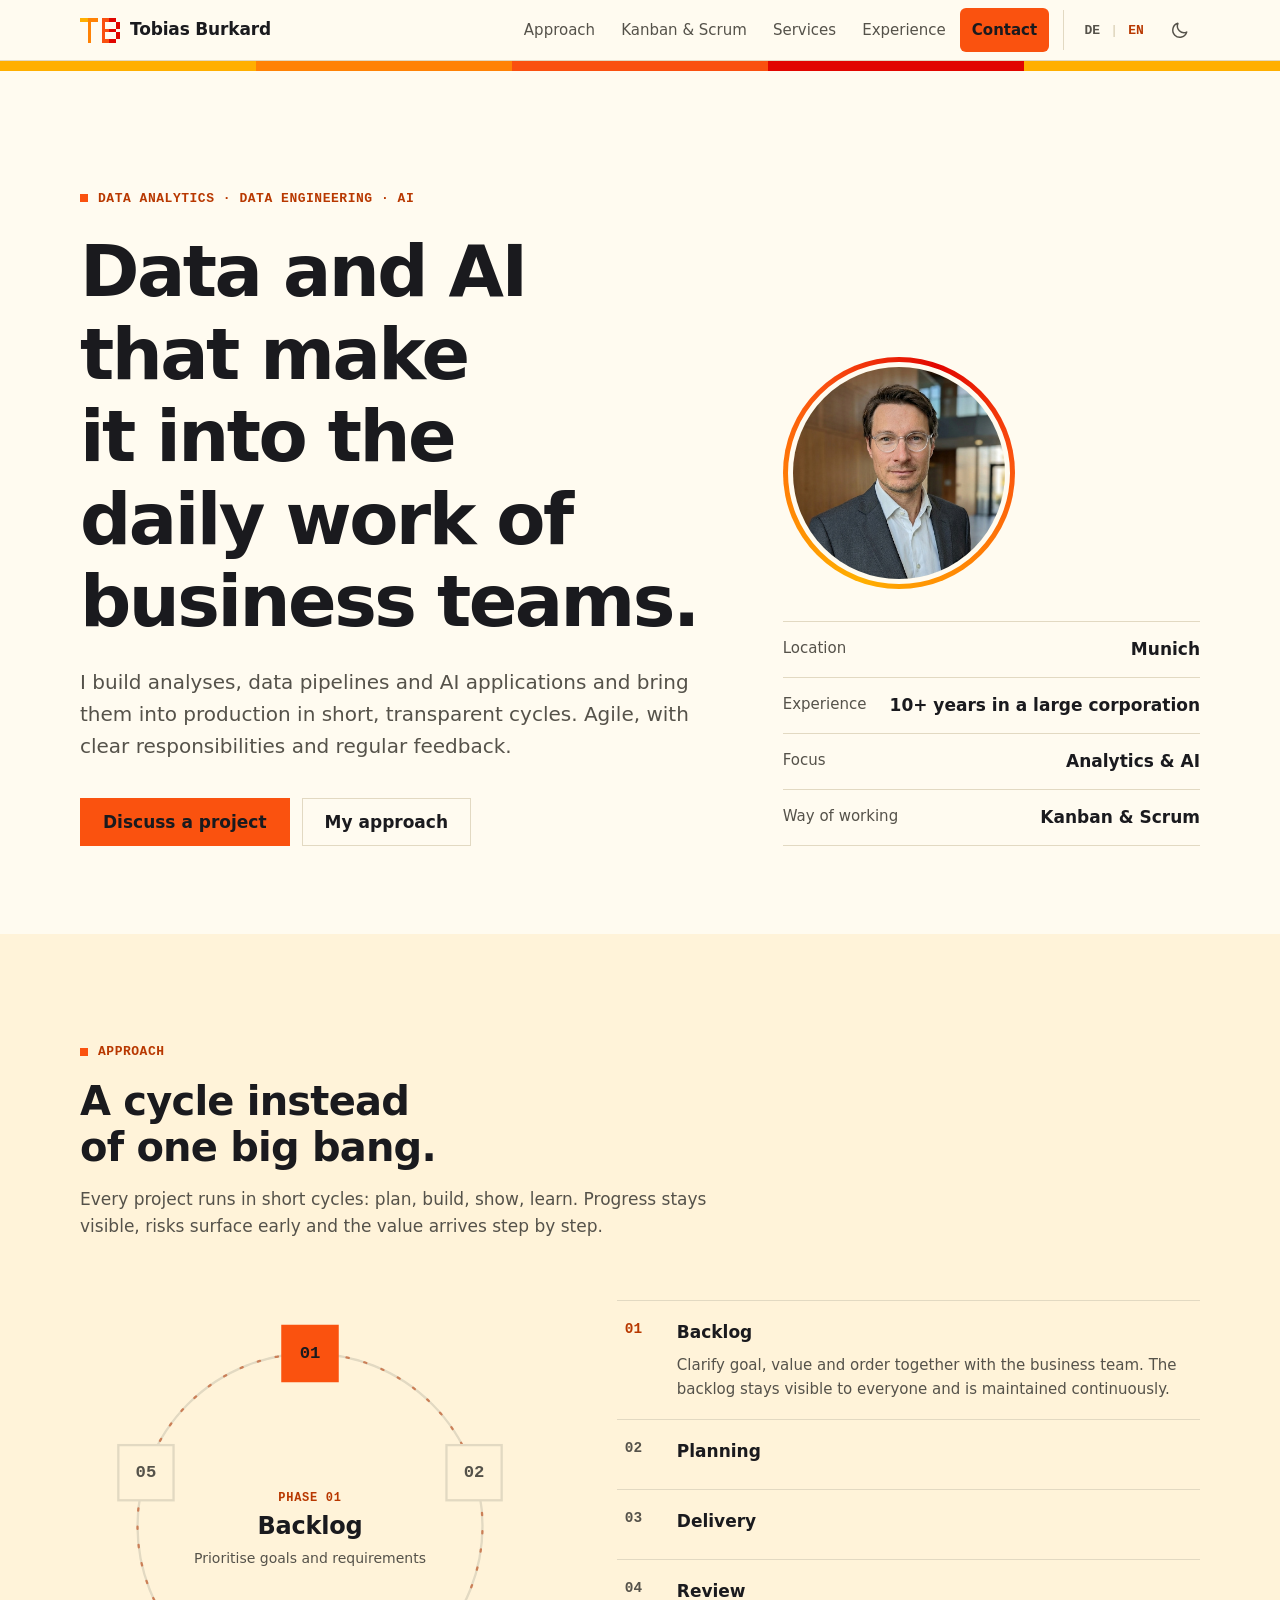
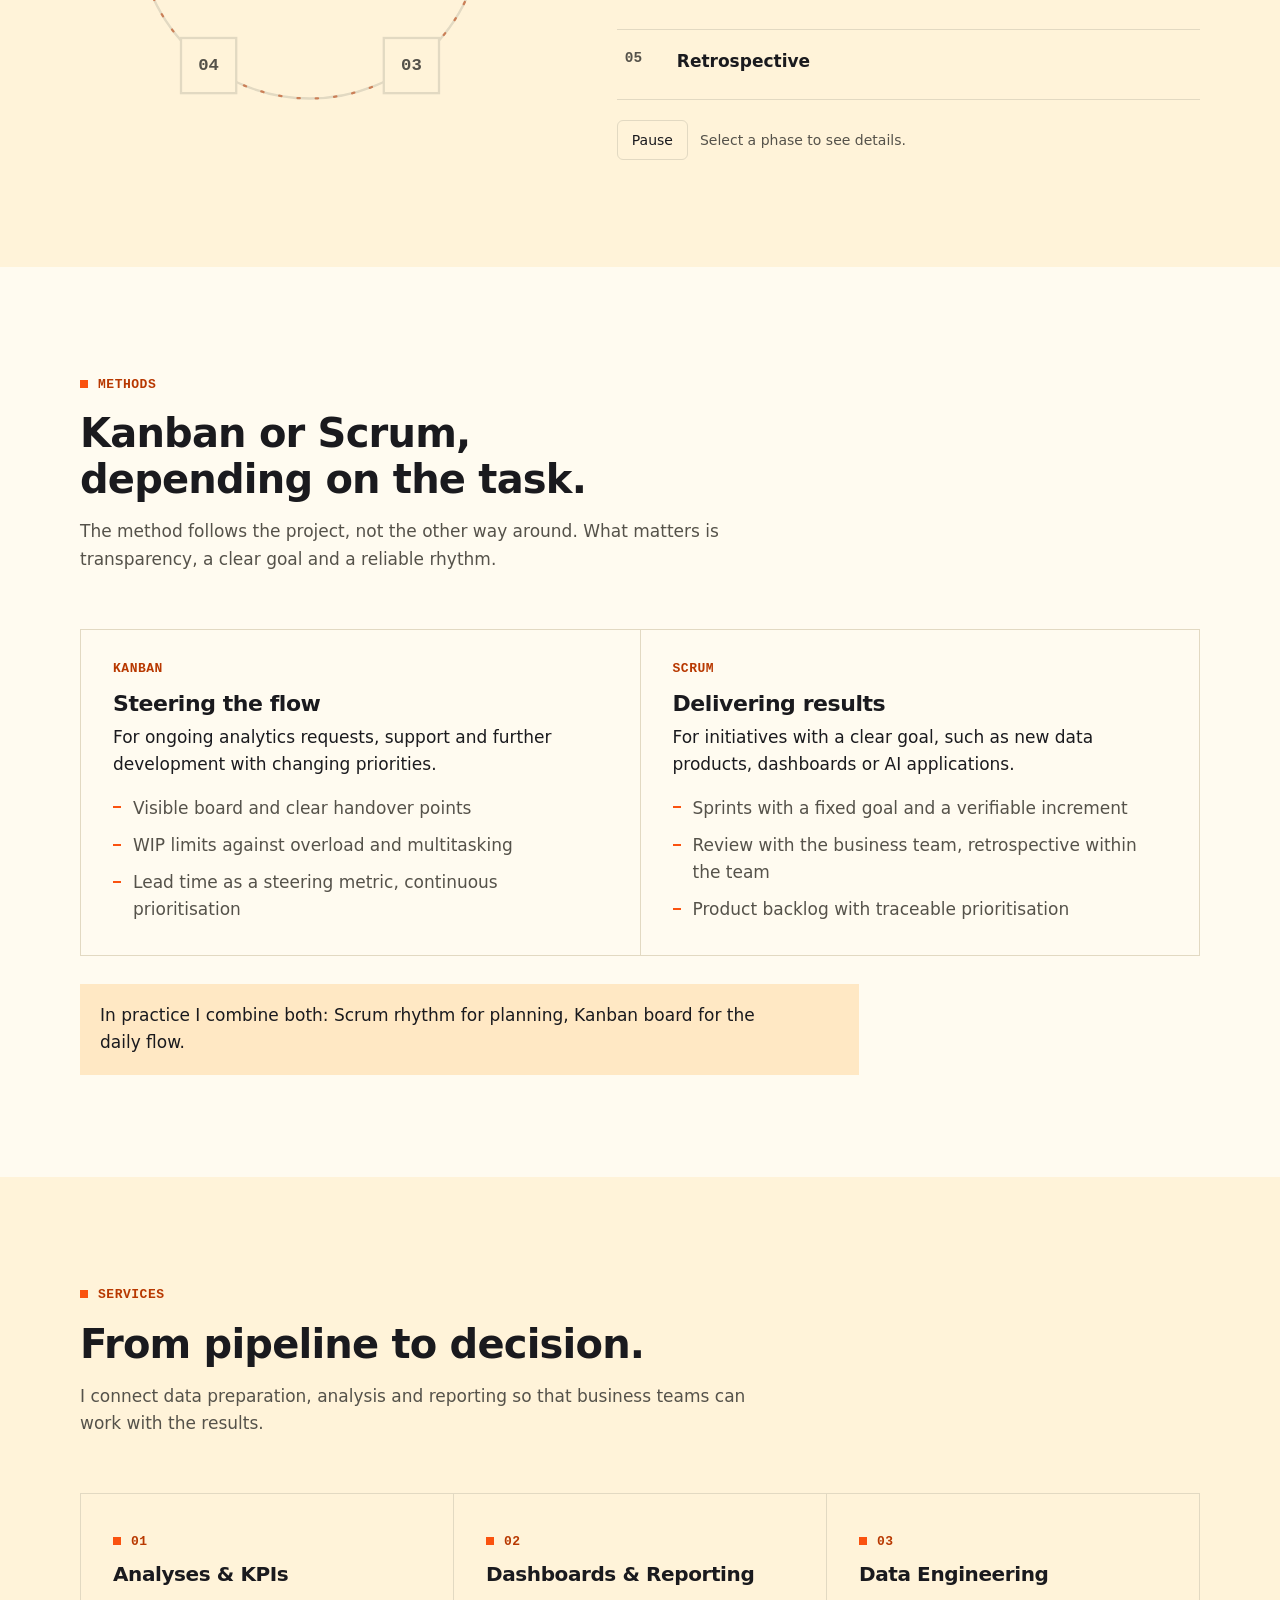
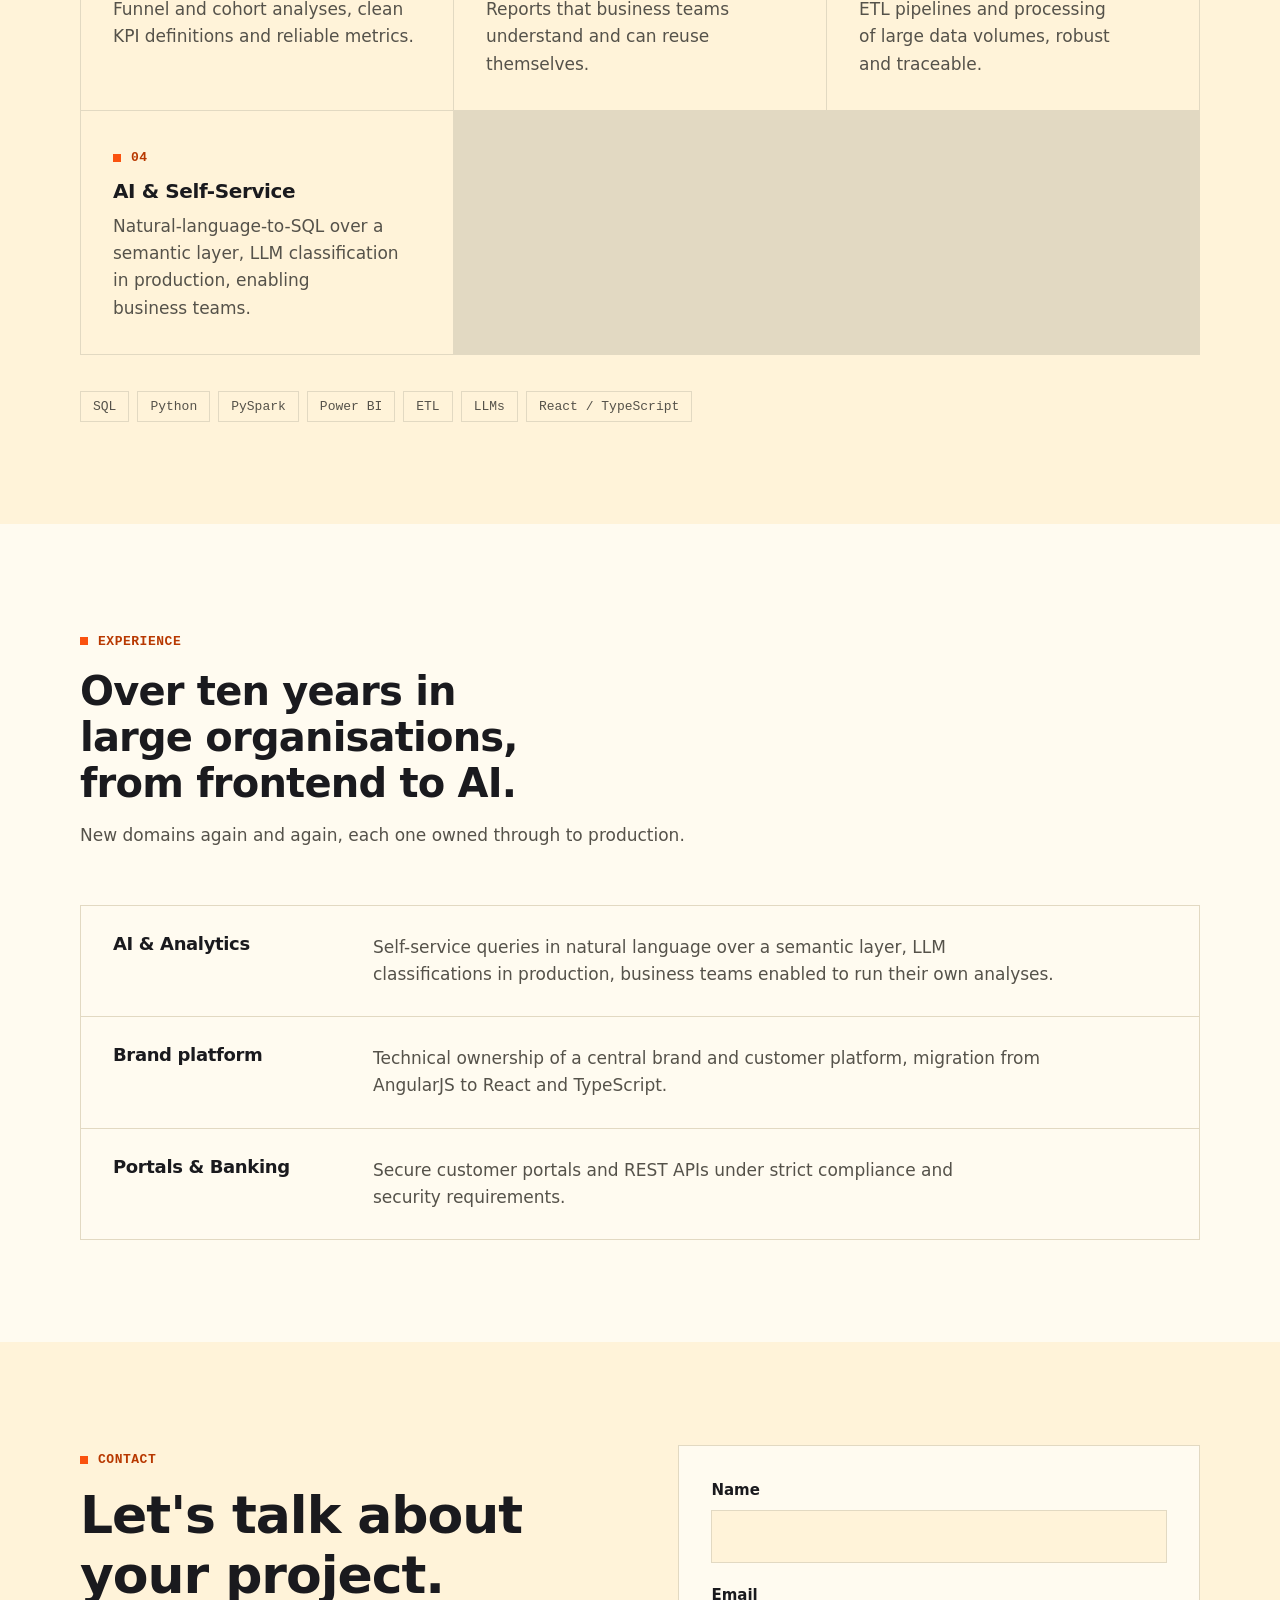
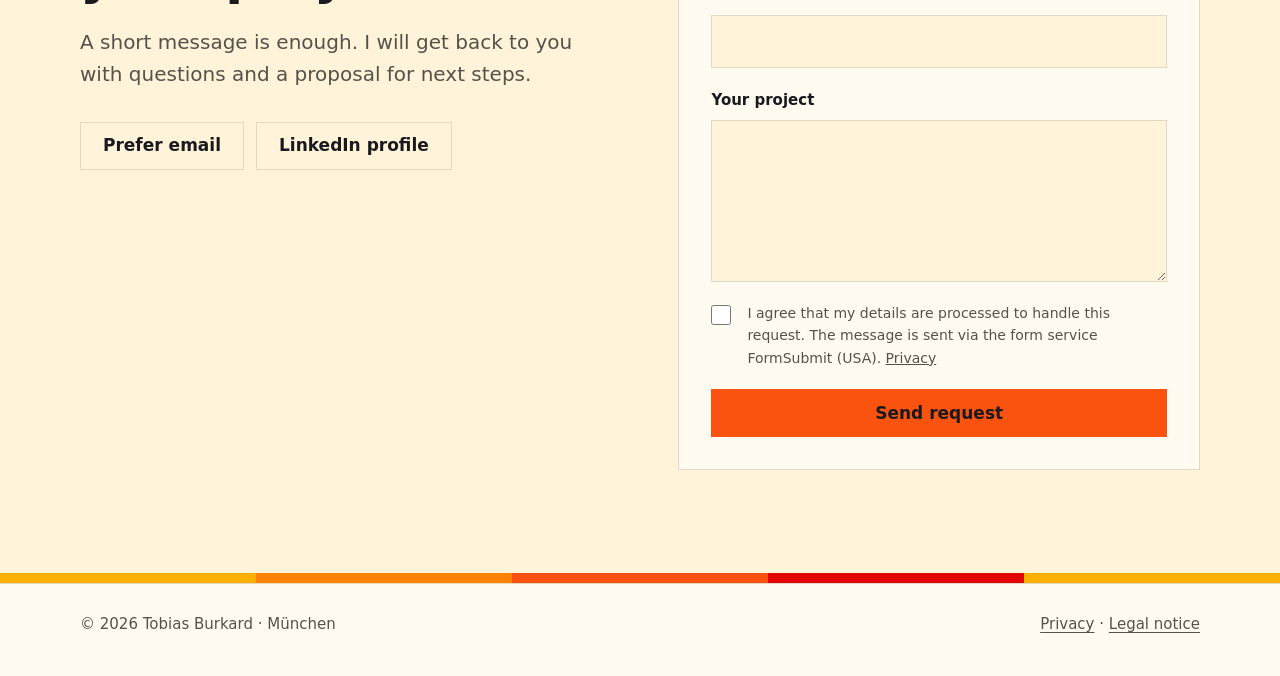
==== commit 300ef401: "Pixel-Mauszeiger zurück auf Windows-Standardgröße (11 x 17) Co-Authored-By: Claude Opus 5.5 <noreply" ====
--- a/index.html
+++ b/index.html
@@ -292,8 +292,8 @@
 
 /* pixel cursor (only for mouse and trackpad) */
 @media (pointer: fine) {
-  html, body { cursor: url("data:image/svg+xml,%3Csvg%20xmlns%3D%22http%3A%2F%2Fwww.w3.org%2F2000%2Fsvg%22%20width%3D%229%22%20height%3D%2214%22%20viewBox%3D%220%200%209%2014%22%20shape-rendering%3D%22crispEdges%22%3E%3Crect%20x%3D%220%22%20y%3D%220%22%20width%3D%221%22%20height%3D%221%22%20fill%3D%22%23101013%22%2F%3E%3Crect%20x%3D%220%22%20y%3D%221%22%20width%3D%221%22%20height%3D%221%22%20fill%3D%22%23101013%22%2F%3E%3Crect%20x%3D%221%22%20y%3D%221%22%20width%3D%221%22%20height%3D%221%22%20fill%3D%22%23101013%22%2F%3E%3Crect%20x%3D%220%22%20y%3D%222%22%20width%3D%221%22%20height%3D%221%22%20fill%3D%22%23101013%22%2F%3E%3Crect%20x%3D%221%22%20y%3D%222%22%20width%3D%221%22%20height%3D%221%22%20fill%3D%22%23ff8205%22%2F%3E%3Crect%20x%3D%222%22%20y%3D%222%22%20width%3D%221%22%20height%3D%221%22%20fill%3D%22%23101013%22%2F%3E%3Crect%20x%3D%220%22%20y%3D%223%22%20width%3D%221%22%20height%3D%221%22%20fill%3D%22%23101013%22%2F%3E%3Crect%20x%3D%221%22%20y%3D%223%22%20width%3D%221%22%20height%3D%221%22%20fill%3D%22%23ff8205%22%2F%3E%3Crect%20x%3D%222%22%20y%3D%223%22%20width%3D%221%22%20height%3D%221%22%20fill%3D%22%23ff8205%22%2F%3E%3Crect%20x%3D%223%22%20y%3D%223%22%20width%3D%221%22%20height%3D%221%22%20fill%3D%22%23101013%22%2F%3E%3Crect%20x%3D%220%22%20y%3D%224%22%20width%3D%221%22%20height%3D%221%22%20fill%3D%22%23101013%22%2F%3E%3Crect%20x%3D%221%22%20y%3D%224%22%20width%3D%221%22%20height%3D%221%22%20fill%3D%22%23ff8205%22%2F%3E%3Crect%20x%3D%222%22%20y%3D%224%22%20width%3D%221%22%20height%3D%221%22%20fill%3D%22%23ff8205%22%2F%3E%3Crect%20x%3D%223%22%20y%3D%224%22%20width%3D%221%22%20height%3D%221%22%20fill%3D%22%23ff8205%22%2F%3E%3Crect%20x%3D%224%22%20y%3D%224%22%20width%3D%221%22%20height%3D%221%22%20fill%3D%22%23101013%22%2F%3E%3Crect%20x%3D%220%22%20y%3D%225%22%20width%3D%221%22%20height%3D%221%22%20fill%3D%22%23101013%22%2F%3E%3Crect%20x%3D%221%22%20y%3D%225%22%20width%3D%221%22%20height%3D%221%22%20fill%3D%22%23ff8205%22%2F%3E%3Crect%20x%3D%222%22%20y%3D%225%22%20width%3D%221%22%20height%3D%221%22%20fill%3D%22%23ff8205%22%2F%3E%3Crect%20x%3D%223%22%20y%3D%225%22%20width%3D%221%22%20height%3D%221%22%20fill%3D%22%23ff8205%22%2F%3E%3Crect%20x%3D%224%22%20y%3D%225%22%20width%3D%221%22%20height%3D%221%22%20fill%3D%22%23ff8205%22%2F%3E%3Crect%20x%3D%225%22%20y%3D%225%22%20width%3D%221%22%20height%3D%221%22%20fill%3D%22%23101013%22%2F%3E%3Crect%20x%3D%220%22%20y%3D%226%22%20width%3D%221%22%20height%3D%221%22%20fill%3D%22%23101013%22%2F%3E%3Crect%20x%3D%221%22%20y%3D%226%22%20width%3D%221%22%20height%3D%221%22%20fill%3D%22%23ff8205%22%2F%3E%3Crect%20x%3D%222%22%20y%3D%226%22%20width%3D%221%22%20height%3D%221%22%20fill%3D%22%23ff8205%22%2F%3E%3Crect%20x%3D%223%22%20y%3D%226%22%20width%3D%221%22%20height%3D%221%22%20fill%3D%22%23ff8205%22%2F%3E%3Crect%20x%3D%224%22%20y%3D%226%22%20width%3D%221%22%20height%3D%221%22%20fill%3D%22%23ff8205%22%2F%3E%3Crect%20x%3D%225%22%20y%3D%226%22%20width%3D%221%22%20height%3D%221%22%20fill%3D%22%23ff8205%22%2F%3E%3Crect%20x%3D%226%22%20y%3D%226%22%20width%3D%221%22%20height%3D%221%22%20fill%3D%22%23101013%22%2F%3E%3Crect%20x%3D%220%22%20y%3D%227%22%20width%3D%221%22%20height%3D%221%22%20fill%3D%22%23101013%22%2F%3E%3Crect%20x%3D%221%22%20y%3D%227%22%20width%3D%221%22%20height%3D%221%22%20fill%3D%22%23ff8205%22%2F%3E%3Crect%20x%3D%222%22%20y%3D%227%22%20width%3D%221%22%20height%3D%221%22%20fill%3D%22%23ff8205%22%2F%3E%3Crect%20x%3D%223%22%20y%3D%227%22%20width%3D%221%22%20height%3D%221%22%20fill%3D%22%23ff8205%22%2F%3E%3Crect%20x%3D%224%22%20y%3D%227%22%20width%3D%221%22%20height%3D%221%22%20fill%3D%22%23ff8205%22%2F%3E%3Crect%20x%3D%225%22%20y%3D%227%22%20width%3D%221%22%20height%3D%221%22%20fill%3D%22%23ff8205%22%2F%3E%3Crect%20x%3D%226%22%20y%3D%227%22%20width%3D%221%22%20height%3D%221%22%20fill%3D%22%23ff8205%22%2F%3E%3Crect%20x%3D%227%22%20y%3D%227%22%20width%3D%221%22%20height%3D%221%22%20fill%3D%22%23101013%22%2F%3E%3Crect%20x%3D%220%22%20y%3D%228%22%20width%3D%221%22%20height%3D%221%22%20fill%3D%22%23101013%22%2F%3E%3Crect%20x%3D%221%22%20y%3D%228%22%20width%3D%221%22%20height%3D%221%22%20fill%3D%22%23ff8205%22%2F%3E%3Crect%20x%3D%222%22%20y%3D%228%22%20width%3D%221%22%20height%3D%221%22%20fill%3D%22%23ff8205%22%2F%3E%3Crect%20x%3D%223%22%20y%3D%228%22%20width%3D%221%22%20height%3D%221%22%20fill%3D%22%23ff8205%22%2F%3E%3Crect%20x%3D%224%22%20y%3D%228%22%20width%3D%221%22%20height%3D%221%22%20fill%3D%22%23ff8205%22%2F%3E%3Crect%20x%3D%225%22%20y%3D%228%22%20width%3D%221%22%20height%3D%221%22%20fill%3D%22%23ff8205%22%2F%3E%3Crect%20x%3D%226%22%20y%3D%228%22%20width%3D%221%22%20height%3D%221%22%20fill%3D%22%23ff8205%22%2F%3E%3Crect%20x%3D%227%22%20y%3D%228%22%20width%3D%221%22%20height%3D%221%22%20fill%3D%22%23ff8205%22%2F%3E%3Crect%20x%3D%228%22%20y%3D%228%22%20width%3D%221%22%20height%3D%221%22%20fill%3D%22%23101013%22%2F%3E%3Crect%20x%3D%220%22%20y%3D%229%22%20width%3D%221%22%20height%3D%221%22%20fill%3D%22%23101013%22%2F%3E%3Crect%20x%3D%221%22%20y%3D%229%22%20width%3D%221%22%20height%3D%221%22%20fill%3D%22%23ff8205%22%2F%3E%3Crect%20x%3D%222%22%20y%3D%229%22%20width%3D%221%22%20height%3D%221%22%20fill%3D%22%23ff8205%22%2F%3E%3Crect%20x%3D%223%22%20y%3D%229%22%20width%3D%221%22%20height%3D%221%22%20fill%3D%22%23ff8205%22%2F%3E%3Crect%20x%3D%224%22%20y%3D%229%22%20width%3D%221%22%20height%3D%221%22%20fill%3D%22%23ff8205%22%2F%3E%3Crect%20x%3D%225%22%20y%3D%229%22%20width%3D%221%22%20height%3D%221%22%20fill%3D%22%23101013%22%2F%3E%3Crect%20x%3D%226%22%20y%3D%229%22%20width%3D%221%22%20height%3D%221%22%20fill%3D%22%23101013%22%2F%3E%3Crect%20x%3D%227%22%20y%3D%229%22%20width%3D%221%22%20height%3D%221%22%20fill%3D%22%23101013%22%2F%3E%3Crect%20x%3D%228%22%20y%3D%229%22%20width%3D%221%22%20height%3D%221%22%20fill%3D%22%23101013%22%2F%3E%3Crect%20x%3D%220%22%20y%3D%2210%22%20width%3D%221%22%20height%3D%221%22%20fill%3D%22%23101013%22%2F%3E%3Crect%20x%3D%221%22%20y%3D%2210%22%20width%3D%221%22%20height%3D%221%22%20fill%3D%22%23ff8205%22%2F%3E%3Crect%20x%3D%222%22%20y%3D%2210%22%20width%3D%221%22%20height%3D%221%22%20fill%3D%22%23ff8205%22%2F%3E%3Crect%20x%3D%223%22%20y%3D%2210%22%20width%3D%221%22%20height%3D%221%22%20fill%3D%22%23101013%22%2F%3E%3Crect%20x%3D%224%22%20y%3D%2210%22%20width%3D%221%22%20height%3D%221%22%20fill%3D%22%23ff8205%22%2F%3E%3Crect%20x%3D%225%22%20y%3D%2210%22%20width%3D%221%22%20height%3D%221%22%20fill%3D%22%23ff8205%22%2F%3E%3Crect%20x%3D%226%22%20y%3D%2210%22%20width%3D%221%22%20height%3D%221%22%20fill%3D%22%23101013%22%2F%3E%3Crect%20x%3D%220%22%20y%3D%2211%22%20width%3D%221%22%20height%3D%221%22%20fill%3D%22%23101013%22%2F%3E%3Crect%20x%3D%221%22%20y%3D%2211%22%20width%3D%221%22%20height%3D%221%22%20fill%3D%22%23ff8205%22%2F%3E%3Crect%20x%3D%222%22%20y%3D%2211%22%20width%3D%221%22%20height%3D%221%22%20fill%3D%22%23101013%22%2F%3E%3Crect%20x%3D%224%22%20y%3D%2211%22%20width%3D%221%22%20height%3D%221%22%20fill%3D%22%23101013%22%2F%3E%3Crect%20x%3D%225%22%20y%3D%2211%22%20width%3D%221%22%20height%3D%221%22%20fill%3D%22%23ff8205%22%2F%3E%3Crect%20x%3D%226%22%20y%3D%2211%22%20width%3D%221%22%20height%3D%221%22%20fill%3D%22%23ff8205%22%2F%3E%3Crect%20x%3D%227%22%20y%3D%2211%22%20width%3D%221%22%20height%3D%221%22%20fill%3D%22%23101013%22%2F%3E%3Crect%20x%3D%220%22%20y%3D%2212%22%20width%3D%221%22%20height%3D%221%22%20fill%3D%22%23101013%22%2F%3E%3Crect%20x%3D%221%22%20y%3D%2212%22%20width%3D%221%22%20height%3D%221%22%20fill%3D%22%23101013%22%2F%3E%3Crect%20x%3D%224%22%20y%3D%2212%22%20width%3D%221%22%20height%3D%221%22%20fill%3D%22%23101013%22%2F%3E%3Crect%20x%3D%225%22%20y%3D%2212%22%20width%3D%221%22%20height%3D%221%22%20fill%3D%22%23ff8205%22%2F%3E%3Crect%20x%3D%226%22%20y%3D%2212%22%20width%3D%221%22%20height%3D%221%22%20fill%3D%22%23ff8205%22%2F%3E%3Crect%20x%3D%227%22%20y%3D%2212%22%20width%3D%221%22%20height%3D%221%22%20fill%3D%22%23101013%22%2F%3E%3Crect%20x%3D%220%22%20y%3D%2213%22%20width%3D%221%22%20height%3D%221%22%20fill%3D%22%23101013%22%2F%3E%3Crect%20x%3D%225%22%20y%3D%2213%22%20width%3D%221%22%20height%3D%221%22%20fill%3D%22%23101013%22%2F%3E%3Crect%20x%3D%226%22%20y%3D%2213%22%20width%3D%221%22%20height%3D%221%22%20fill%3D%22%23101013%22%2F%3E%3C%2Fsvg%3E") 0 0, auto; }
-  a, button, label, summary, .node, .steps button, .lang button, .theme, .ctrl button, input[type="checkbox"] { cursor: url("data:image/svg+xml,%3Csvg%20xmlns%3D%22http%3A%2F%2Fwww.w3.org%2F2000%2Fsvg%22%20width%3D%229%22%20height%3D%2214%22%20viewBox%3D%220%200%209%2014%22%20shape-rendering%3D%22crispEdges%22%3E%3Crect%20x%3D%220%22%20y%3D%220%22%20width%3D%221%22%20height%3D%221%22%20fill%3D%22%23101013%22%2F%3E%3Crect%20x%3D%220%22%20y%3D%221%22%20width%3D%221%22%20height%3D%221%22%20fill%3D%22%23101013%22%2F%3E%3Crect%20x%3D%221%22%20y%3D%221%22%20width%3D%221%22%20height%3D%221%22%20fill%3D%22%23101013%22%2F%3E%3Crect%20x%3D%220%22%20y%3D%222%22%20width%3D%221%22%20height%3D%221%22%20fill%3D%22%23101013%22%2F%3E%3Crect%20x%3D%221%22%20y%3D%222%22%20width%3D%221%22%20height%3D%221%22%20fill%3D%22%23ffd800%22%2F%3E%3Crect%20x%3D%222%22%20y%3D%222%22%20width%3D%221%22%20height%3D%221%22%20fill%3D%22%23101013%22%2F%3E%3Crect%20x%3D%220%22%20y%3D%223%22%20width%3D%221%22%20height%3D%221%22%20fill%3D%22%23101013%22%2F%3E%3Crect%20x%3D%221%22%20y%3D%223%22%20width%3D%221%22%20height%3D%221%22%20fill%3D%22%23ffd800%22%2F%3E%3Crect%20x%3D%222%22%20y%3D%223%22%20width%3D%221%22%20height%3D%221%22%20fill%3D%22%23ffd800%22%2F%3E%3Crect%20x%3D%223%22%20y%3D%223%22%20width%3D%221%22%20height%3D%221%22%20fill%3D%22%23101013%22%2F%3E%3Crect%20x%3D%220%22%20y%3D%224%22%20width%3D%221%22%20height%3D%221%22%20fill%3D%22%23101013%22%2F%3E%3Crect%20x%3D%221%22%20y%3D%224%22%20width%3D%221%22%20height%3D%221%22%20fill%3D%22%23ffd800%22%2F%3E%3Crect%20x%3D%222%22%20y%3D%224%22%20width%3D%221%22%20height%3D%221%22%20fill%3D%22%23ffd800%22%2F%3E%3Crect%20x%3D%223%22%20y%3D%224%22%20width%3D%221%22%20height%3D%221%22%20fill%3D%22%23ffd800%22%2F%3E%3Crect%20x%3D%224%22%20y%3D%224%22%20width%3D%221%22%20height%3D%221%22%20fill%3D%22%23101013%22%2F%3E%3Crect%20x%3D%220%22%20y%3D%225%22%20width%3D%221%22%20height%3D%221%22%20fill%3D%22%23101013%22%2F%3E%3Crect%20x%3D%221%22%20y%3D%225%22%20width%3D%221%22%20height%3D%221%22%20fill%3D%22%23ffd800%22%2F%3E%3Crect%20x%3D%222%22%20y%3D%225%22%20width%3D%221%22%20height%3D%221%22%20fill%3D%22%23ffd800%22%2F%3E%3Crect%20x%3D%223%22%20y%3D%225%22%20width%3D%221%22%20height%3D%221%22%20fill%3D%22%23ffd800%22%2F%3E%3Crect%20x%3D%224%22%20y%3D%225%22%20width%3D%221%22%20height%3D%221%22%20fill%3D%22%23ffd800%22%2F%3E%3Crect%20x%3D%225%22%20y%3D%225%22%20width%3D%221%22%20height%3D%221%22%20fill%3D%22%23101013%22%2F%3E%3Crect%20x%3D%220%22%20y%3D%226%22%20width%3D%221%22%20height%3D%221%22%20fill%3D%22%23101013%22%2F%3E%3Crect%20x%3D%221%22%20y%3D%226%22%20width%3D%221%22%20height%3D%221%22%20fill%3D%22%23ffd800%22%2F%3E%3Crect%20x%3D%222%22%20y%3D%226%22%20width%3D%221%22%20height%3D%221%22%20fill%3D%22%23ffd800%22%2F%3E%3Crect%20x%3D%223%22%20y%3D%226%22%20width%3D%221%22%20height%3D%221%22%20fill%3D%22%23ffd800%22%2F%3E%3Crect%20x%3D%224%22%20y%3D%226%22%20width%3D%221%22%20height%3D%221%22%20fill%3D%22%23ffd800%22%2F%3E%3Crect%20x%3D%225%22%20y%3D%226%22%20width%3D%221%22%20height%3D%221%22%20fill%3D%22%23ffd800%22%2F%3E%3Crect%20x%3D%226%22%20y%3D%226%22%20width%3D%221%22%20height%3D%221%22%20fill%3D%22%23101013%22%2F%3E%3Crect%20x%3D%220%22%20y%3D%227%22%20width%3D%221%22%20height%3D%221%22%20fill%3D%22%23101013%22%2F%3E%3Crect%20x%3D%221%22%20y%3D%227%22%20width%3D%221%22%20height%3D%221%22%20fill%3D%22%23ffd800%22%2F%3E%3Crect%20x%3D%222%22%20y%3D%227%22%20width%3D%221%22%20height%3D%221%22%20fill%3D%22%23ffd800%22%2F%3E%3Crect%20x%3D%223%22%20y%3D%227%22%20width%3D%221%22%20height%3D%221%22%20fill%3D%22%23ffd800%22%2F%3E%3Crect%20x%3D%224%22%20y%3D%227%22%20width%3D%221%22%20height%3D%221%22%20fill%3D%22%23ffd800%22%2F%3E%3Crect%20x%3D%225%22%20y%3D%227%22%20width%3D%221%22%20height%3D%221%22%20fill%3D%22%23ffd800%22%2F%3E%3Crect%20x%3D%226%22%20y%3D%227%22%20width%3D%221%22%20height%3D%221%22%20fill%3D%22%23ffd800%22%2F%3E%3Crect%20x%3D%227%22%20y%3D%227%22%20width%3D%221%22%20height%3D%221%22%20fill%3D%22%23101013%22%2F%3E%3Crect%20x%3D%220%22%20y%3D%228%22%20width%3D%221%22%20height%3D%221%22%20fill%3D%22%23101013%22%2F%3E%3Crect%20x%3D%221%22%20y%3D%228%22%20width%3D%221%22%20height%3D%221%22%20fill%3D%22%23ffd800%22%2F%3E%3Crect%20x%3D%222%22%20y%3D%228%22%20width%3D%221%22%20height%3D%221%22%20fill%3D%22%23ffd800%22%2F%3E%3Crect%20x%3D%223%22%20y%3D%228%22%20width%3D%221%22%20height%3D%221%22%20fill%3D%22%23ffd800%22%2F%3E%3Crect%20x%3D%224%22%20y%3D%228%22%20width%3D%221%22%20height%3D%221%22%20fill%3D%22%23ffd800%22%2F%3E%3Crect%20x%3D%225%22%20y%3D%228%22%20width%3D%221%22%20height%3D%221%22%20fill%3D%22%23ffd800%22%2F%3E%3Crect%20x%3D%226%22%20y%3D%228%22%20width%3D%221%22%20height%3D%221%22%20fill%3D%22%23ffd800%22%2F%3E%3Crect%20x%3D%227%22%20y%3D%228%22%20width%3D%221%22%20height%3D%221%22%20fill%3D%22%23ffd800%22%2F%3E%3Crect%20x%3D%228%22%20y%3D%228%22%20width%3D%221%22%20height%3D%221%22%20fill%3D%22%23101013%22%2F%3E%3Crect%20x%3D%220%22%20y%3D%229%22%20width%3D%221%22%20height%3D%221%22%20fill%3D%22%23101013%22%2F%3E%3Crect%20x%3D%221%22%20y%3D%229%22%20width%3D%221%22%20height%3D%221%22%20fill%3D%22%23ffd800%22%2F%3E%3Crect%20x%3D%222%22%20y%3D%229%22%20width%3D%221%22%20height%3D%221%22%20fill%3D%22%23ffd800%22%2F%3E%3Crect%20x%3D%223%22%20y%3D%229%22%20width%3D%221%22%20height%3D%221%22%20fill%3D%22%23ffd800%22%2F%3E%3Crect%20x%3D%224%22%20y%3D%229%22%20width%3D%221%22%20height%3D%221%22%20fill%3D%22%23ffd800%22%2F%3E%3Crect%20x%3D%225%22%20y%3D%229%22%20width%3D%221%22%20height%3D%221%22%20fill%3D%22%23101013%22%2F%3E%3Crect%20x%3D%226%22%20y%3D%229%22%20width%3D%221%22%20height%3D%221%22%20fill%3D%22%23101013%22%2F%3E%3Crect%20x%3D%227%22%20y%3D%229%22%20width%3D%221%22%20height%3D%221%22%20fill%3D%22%23101013%22%2F%3E%3Crect%20x%3D%228%22%20y%3D%229%22%20width%3D%221%22%20height%3D%221%22%20fill%3D%22%23101013%22%2F%3E%3Crect%20x%3D%220%22%20y%3D%2210%22%20width%3D%221%22%20height%3D%221%22%20fill%3D%22%23101013%22%2F%3E%3Crect%20x%3D%221%22%20y%3D%2210%22%20width%3D%221%22%20height%3D%221%22%20fill%3D%22%23ffd800%22%2F%3E%3Crect%20x%3D%222%22%20y%3D%2210%22%20width%3D%221%22%20height%3D%221%22%20fill%3D%22%23ffd800%22%2F%3E%3Crect%20x%3D%223%22%20y%3D%2210%22%20width%3D%221%22%20height%3D%221%22%20fill%3D%22%23101013%22%2F%3E%3Crect%20x%3D%224%22%20y%3D%2210%22%20width%3D%221%22%20height%3D%221%22%20fill%3D%22%23ffd800%22%2F%3E%3Crect%20x%3D%225%22%20y%3D%2210%22%20width%3D%221%22%20height%3D%221%22%20fill%3D%22%23ffd800%22%2F%3E%3Crect%20x%3D%226%22%20y%3D%2210%22%20width%3D%221%22%20height%3D%221%22%20fill%3D%22%23101013%22%2F%3E%3Crect%20x%3D%220%22%20y%3D%2211%22%20width%3D%221%22%20height%3D%221%22%20fill%3D%22%23101013%22%2F%3E%3Crect%20x%3D%221%22%20y%3D%2211%22%20width%3D%221%22%20height%3D%221%22%20fill%3D%22%23ffd800%22%2F%3E%3Crect%20x%3D%222%22%20y%3D%2211%22%20width%3D%221%22%20height%3D%221%22%20fill%3D%22%23101013%22%2F%3E%3Crect%20x%3D%224%22%20y%3D%2211%22%20width%3D%221%22%20height%3D%221%22%20fill%3D%22%23101013%22%2F%3E%3Crect%20x%3D%225%22%20y%3D%2211%22%20width%3D%221%22%20height%3D%221%22%20fill%3D%22%23ffd800%22%2F%3E%3Crect%20x%3D%226%22%20y%3D%2211%22%20width%3D%221%22%20height%3D%221%22%20fill%3D%22%23ffd800%22%2F%3E%3Crect%20x%3D%227%22%20y%3D%2211%22%20width%3D%221%22%20height%3D%221%22%20fill%3D%22%23101013%22%2F%3E%3Crect%20x%3D%220%22%20y%3D%2212%22%20width%3D%221%22%20height%3D%221%22%20fill%3D%22%23101013%22%2F%3E%3Crect%20x%3D%221%22%20y%3D%2212%22%20width%3D%221%22%20height%3D%221%22%20fill%3D%22%23101013%22%2F%3E%3Crect%20x%3D%224%22%20y%3D%2212%22%20width%3D%221%22%20height%3D%221%22%20fill%3D%22%23101013%22%2F%3E%3Crect%20x%3D%225%22%20y%3D%2212%22%20width%3D%221%22%20height%3D%221%22%20fill%3D%22%23ffd800%22%2F%3E%3Crect%20x%3D%226%22%20y%3D%2212%22%20width%3D%221%22%20height%3D%221%22%20fill%3D%22%23ffd800%22%2F%3E%3Crect%20x%3D%227%22%20y%3D%2212%22%20width%3D%221%22%20height%3D%221%22%20fill%3D%22%23101013%22%2F%3E%3Crect%20x%3D%220%22%20y%3D%2213%22%20width%3D%221%22%20height%3D%221%22%20fill%3D%22%23101013%22%2F%3E%3Crect%20x%3D%225%22%20y%3D%2213%22%20width%3D%221%22%20height%3D%221%22%20fill%3D%22%23101013%22%2F%3E%3Crect%20x%3D%226%22%20y%3D%2213%22%20width%3D%221%22%20height%3D%221%22%20fill%3D%22%23101013%22%2F%3E%3C%2Fsvg%3E") 0 0, pointer; }
+  html, body { cursor: url("data:image/svg+xml,%3Csvg%20xmlns%3D%22http%3A%2F%2Fwww.w3.org%2F2000%2Fsvg%22%20width%3D%2211%22%20height%3D%2217%22%20viewBox%3D%220%200%2011%2017%22%20shape-rendering%3D%22crispEdges%22%3E%3Crect%20x%3D%220%22%20y%3D%220%22%20width%3D%221%22%20height%3D%221%22%20fill%3D%22%23101013%22%2F%3E%3Crect%20x%3D%220%22%20y%3D%221%22%20width%3D%221%22%20height%3D%221%22%20fill%3D%22%23101013%22%2F%3E%3Crect%20x%3D%221%22%20y%3D%221%22%20width%3D%221%22%20height%3D%221%22%20fill%3D%22%23101013%22%2F%3E%3Crect%20x%3D%220%22%20y%3D%222%22%20width%3D%221%22%20height%3D%221%22%20fill%3D%22%23101013%22%2F%3E%3Crect%20x%3D%221%22%20y%3D%222%22%20width%3D%221%22%20height%3D%221%22%20fill%3D%22%23ff8205%22%2F%3E%3Crect%20x%3D%222%22%20y%3D%222%22%20width%3D%221%22%20height%3D%221%22%20fill%3D%22%23101013%22%2F%3E%3Crect%20x%3D%220%22%20y%3D%223%22%20width%3D%221%22%20height%3D%221%22%20fill%3D%22%23101013%22%2F%3E%3Crect%20x%3D%221%22%20y%3D%223%22%20width%3D%221%22%20height%3D%221%22%20fill%3D%22%23ff8205%22%2F%3E%3Crect%20x%3D%222%22%20y%3D%223%22%20width%3D%221%22%20height%3D%221%22%20fill%3D%22%23ff8205%22%2F%3E%3Crect%20x%3D%223%22%20y%3D%223%22%20width%3D%221%22%20height%3D%221%22%20fill%3D%22%23101013%22%2F%3E%3Crect%20x%3D%220%22%20y%3D%224%22%20width%3D%221%22%20height%3D%221%22%20fill%3D%22%23101013%22%2F%3E%3Crect%20x%3D%221%22%20y%3D%224%22%20width%3D%221%22%20height%3D%221%22%20fill%3D%22%23ff8205%22%2F%3E%3Crect%20x%3D%222%22%20y%3D%224%22%20width%3D%221%22%20height%3D%221%22%20fill%3D%22%23ff8205%22%2F%3E%3Crect%20x%3D%223%22%20y%3D%224%22%20width%3D%221%22%20height%3D%221%22%20fill%3D%22%23ff8205%22%2F%3E%3Crect%20x%3D%224%22%20y%3D%224%22%20width%3D%221%22%20height%3D%221%22%20fill%3D%22%23101013%22%2F%3E%3Crect%20x%3D%220%22%20y%3D%225%22%20width%3D%221%22%20height%3D%221%22%20fill%3D%22%23101013%22%2F%3E%3Crect%20x%3D%221%22%20y%3D%225%22%20width%3D%221%22%20height%3D%221%22%20fill%3D%22%23ff8205%22%2F%3E%3Crect%20x%3D%222%22%20y%3D%225%22%20width%3D%221%22%20height%3D%221%22%20fill%3D%22%23ff8205%22%2F%3E%3Crect%20x%3D%223%22%20y%3D%225%22%20width%3D%221%22%20height%3D%221%22%20fill%3D%22%23ff8205%22%2F%3E%3Crect%20x%3D%224%22%20y%3D%225%22%20width%3D%221%22%20height%3D%221%22%20fill%3D%22%23ff8205%22%2F%3E%3Crect%20x%3D%225%22%20y%3D%225%22%20width%3D%221%22%20height%3D%221%22%20fill%3D%22%23101013%22%2F%3E%3Crect%20x%3D%220%22%20y%3D%226%22%20width%3D%221%22%20height%3D%221%22%20fill%3D%22%23101013%22%2F%3E%3Crect%20x%3D%221%22%20y%3D%226%22%20width%3D%221%22%20height%3D%221%22%20fill%3D%22%23ff8205%22%2F%3E%3Crect%20x%3D%222%22%20y%3D%226%22%20width%3D%221%22%20height%3D%221%22%20fill%3D%22%23ff8205%22%2F%3E%3Crect%20x%3D%223%22%20y%3D%226%22%20width%3D%221%22%20height%3D%221%22%20fill%3D%22%23ff8205%22%2F%3E%3Crect%20x%3D%224%22%20y%3D%226%22%20width%3D%221%22%20height%3D%221%22%20fill%3D%22%23ff8205%22%2F%3E%3Crect%20x%3D%225%22%20y%3D%226%22%20width%3D%221%22%20height%3D%221%22%20fill%3D%22%23ff8205%22%2F%3E%3Crect%20x%3D%226%22%20y%3D%226%22%20width%3D%221%22%20height%3D%221%22%20fill%3D%22%23101013%22%2F%3E%3Crect%20x%3D%220%22%20y%3D%227%22%20width%3D%221%22%20height%3D%221%22%20fill%3D%22%23101013%22%2F%3E%3Crect%20x%3D%221%22%20y%3D%227%22%20width%3D%221%22%20height%3D%221%22%20fill%3D%22%23ff8205%22%2F%3E%3Crect%20x%3D%222%22%20y%3D%227%22%20width%3D%221%22%20height%3D%221%22%20fill%3D%22%23ff8205%22%2F%3E%3Crect%20x%3D%223%22%20y%3D%227%22%20width%3D%221%22%20height%3D%221%22%20fill%3D%22%23ff8205%22%2F%3E%3Crect%20x%3D%224%22%20y%3D%227%22%20width%3D%221%22%20height%3D%221%22%20fill%3D%22%23ff8205%22%2F%3E%3Crect%20x%3D%225%22%20y%3D%227%22%20width%3D%221%22%20height%3D%221%22%20fill%3D%22%23ff8205%22%2F%3E%3Crect%20x%3D%226%22%20y%3D%227%22%20width%3D%221%22%20height%3D%221%22%20fill%3D%22%23ff8205%22%2F%3E%3Crect%20x%3D%227%22%20y%3D%227%22%20width%3D%221%22%20height%3D%221%22%20fill%3D%22%23101013%22%2F%3E%3Crect%20x%3D%220%22%20y%3D%228%22%20width%3D%221%22%20height%3D%221%22%20fill%3D%22%23101013%22%2F%3E%3Crect%20x%3D%221%22%20y%3D%228%22%20width%3D%221%22%20height%3D%221%22%20fill%3D%22%23ff8205%22%2F%3E%3Crect%20x%3D%222%22%20y%3D%228%22%20width%3D%221%22%20height%3D%221%22%20fill%3D%22%23ff8205%22%2F%3E%3Crect%20x%3D%223%22%20y%3D%228%22%20width%3D%221%22%20height%3D%221%22%20fill%3D%22%23ff8205%22%2F%3E%3Crect%20x%3D%224%22%20y%3D%228%22%20width%3D%221%22%20height%3D%221%22%20fill%3D%22%23ff8205%22%2F%3E%3Crect%20x%3D%225%22%20y%3D%228%22%20width%3D%221%22%20height%3D%221%22%20fill%3D%22%23ff8205%22%2F%3E%3Crect%20x%3D%226%22%20y%3D%228%22%20width%3D%221%22%20height%3D%221%22%20fill%3D%22%23ff8205%22%2F%3E%3Crect%20x%3D%227%22%20y%3D%228%22%20width%3D%221%22%20height%3D%221%22%20fill%3D%22%23ff8205%22%2F%3E%3Crect%20x%3D%228%22%20y%3D%228%22%20width%3D%221%22%20height%3D%221%22%20fill%3D%22%23101013%22%2F%3E%3Crect%20x%3D%220%22%20y%3D%229%22%20width%3D%221%22%20height%3D%221%22%20fill%3D%22%23101013%22%2F%3E%3Crect%20x%3D%221%22%20y%3D%229%22%20width%3D%221%22%20height%3D%221%22%20fill%3D%22%23ff8205%22%2F%3E%3Crect%20x%3D%222%22%20y%3D%229%22%20width%3D%221%22%20height%3D%221%22%20fill%3D%22%23ff8205%22%2F%3E%3Crect%20x%3D%223%22%20y%3D%229%22%20width%3D%221%22%20height%3D%221%22%20fill%3D%22%23ff8205%22%2F%3E%3Crect%20x%3D%224%22%20y%3D%229%22%20width%3D%221%22%20height%3D%221%22%20fill%3D%22%23ff8205%22%2F%3E%3Crect%20x%3D%225%22%20y%3D%229%22%20width%3D%221%22%20height%3D%221%22%20fill%3D%22%23ff8205%22%2F%3E%3Crect%20x%3D%226%22%20y%3D%229%22%20width%3D%221%22%20height%3D%221%22%20fill%3D%22%23ff8205%22%2F%3E%3Crect%20x%3D%227%22%20y%3D%229%22%20width%3D%221%22%20height%3D%221%22%20fill%3D%22%23ff8205%22%2F%3E%3Crect%20x%3D%228%22%20y%3D%229%22%20width%3D%221%22%20height%3D%221%22%20fill%3D%22%23ff8205%22%2F%3E%3Crect%20x%3D%229%22%20y%3D%229%22%20width%3D%221%22%20height%3D%221%22%20fill%3D%22%23101013%22%2F%3E%3Crect%20x%3D%220%22%20y%3D%2210%22%20width%3D%221%22%20height%3D%221%22%20fill%3D%22%23101013%22%2F%3E%3Crect%20x%3D%221%22%20y%3D%2210%22%20width%3D%221%22%20height%3D%221%22%20fill%3D%22%23ff8205%22%2F%3E%3Crect%20x%3D%222%22%20y%3D%2210%22%20width%3D%221%22%20height%3D%221%22%20fill%3D%22%23ff8205%22%2F%3E%3Crect%20x%3D%223%22%20y%3D%2210%22%20width%3D%221%22%20height%3D%221%22%20fill%3D%22%23ff8205%22%2F%3E%3Crect%20x%3D%224%22%20y%3D%2210%22%20width%3D%221%22%20height%3D%221%22%20fill%3D%22%23ff8205%22%2F%3E%3Crect%20x%3D%225%22%20y%3D%2210%22%20width%3D%221%22%20height%3D%221%22%20fill%3D%22%23ff8205%22%2F%3E%3Crect%20x%3D%226%22%20y%3D%2210%22%20width%3D%221%22%20height%3D%221%22%20fill%3D%22%23101013%22%2F%3E%3Crect%20x%3D%227%22%20y%3D%2210%22%20width%3D%221%22%20height%3D%221%22%20fill%3D%22%23101013%22%2F%3E%3Crect%20x%3D%228%22%20y%3D%2210%22%20width%3D%221%22%20height%3D%221%22%20fill%3D%22%23101013%22%2F%3E%3Crect%20x%3D%229%22%20y%3D%2210%22%20width%3D%221%22%20height%3D%221%22%20fill%3D%22%23101013%22%2F%3E%3Crect%20x%3D%2210%22%20y%3D%2210%22%20width%3D%221%22%20height%3D%221%22%20fill%3D%22%23101013%22%2F%3E%3Crect%20x%3D%220%22%20y%3D%2211%22%20width%3D%221%22%20height%3D%221%22%20fill%3D%22%23101013%22%2F%3E%3Crect%20x%3D%221%22%20y%3D%2211%22%20width%3D%221%22%20height%3D%221%22%20fill%3D%22%23ff8205%22%2F%3E%3Crect%20x%3D%222%22%20y%3D%2211%22%20width%3D%221%22%20height%3D%221%22%20fill%3D%22%23ff8205%22%2F%3E%3Crect%20x%3D%223%22%20y%3D%2211%22%20width%3D%221%22%20height%3D%221%22%20fill%3D%22%23101013%22%2F%3E%3Crect%20x%3D%224%22%20y%3D%2211%22%20width%3D%221%22%20height%3D%221%22%20fill%3D%22%23ff8205%22%2F%3E%3Crect%20x%3D%225%22%20y%3D%2211%22%20width%3D%221%22%20height%3D%221%22%20fill%3D%22%23ff8205%22%2F%3E%3Crect%20x%3D%226%22%20y%3D%2211%22%20width%3D%221%22%20height%3D%221%22%20fill%3D%22%23101013%22%2F%3E%3Crect%20x%3D%220%22%20y%3D%2212%22%20width%3D%221%22%20height%3D%221%22%20fill%3D%22%23101013%22%2F%3E%3Crect%20x%3D%221%22%20y%3D%2212%22%20width%3D%221%22%20height%3D%221%22%20fill%3D%22%23ff8205%22%2F%3E%3Crect%20x%3D%222%22%20y%3D%2212%22%20width%3D%221%22%20height%3D%221%22%20fill%3D%22%23101013%22%2F%3E%3Crect%20x%3D%224%22%20y%3D%2212%22%20width%3D%221%22%20height%3D%221%22%20fill%3D%22%23101013%22%2F%3E%3Crect%20x%3D%225%22%20y%3D%2212%22%20width%3D%221%22%20height%3D%221%22%20fill%3D%22%23ff8205%22%2F%3E%3Crect%20x%3D%226%22%20y%3D%2212%22%20width%3D%221%22%20height%3D%221%22%20fill%3D%22%23ff8205%22%2F%3E%3Crect%20x%3D%227%22%20y%3D%2212%22%20width%3D%221%22%20height%3D%221%22%20fill%3D%22%23101013%22%2F%3E%3Crect%20x%3D%220%22%20y%3D%2213%22%20width%3D%221%22%20height%3D%221%22%20fill%3D%22%23101013%22%2F%3E%3Crect%20x%3D%221%22%20y%3D%2213%22%20width%3D%221%22%20height%3D%221%22%20fill%3D%22%23101013%22%2F%3E%3Crect%20x%3D%224%22%20y%3D%2213%22%20width%3D%221%22%20height%3D%221%22%20fill%3D%22%23101013%22%2F%3E%3Crect%20x%3D%225%22%20y%3D%2213%22%20width%3D%221%22%20height%3D%221%22%20fill%3D%22%23ff8205%22%2F%3E%3Crect%20x%3D%226%22%20y%3D%2213%22%20width%3D%221%22%20height%3D%221%22%20fill%3D%22%23ff8205%22%2F%3E%3Crect%20x%3D%227%22%20y%3D%2213%22%20width%3D%221%22%20height%3D%221%22%20fill%3D%22%23101013%22%2F%3E%3Crect%20x%3D%220%22%20y%3D%2214%22%20width%3D%221%22%20height%3D%221%22%20fill%3D%22%23101013%22%2F%3E%3Crect%20x%3D%225%22%20y%3D%2214%22%20width%3D%221%22%20height%3D%221%22%20fill%3D%22%23101013%22%2F%3E%3Crect%20x%3D%226%22%20y%3D%2214%22%20width%3D%221%22%20height%3D%221%22%20fill%3D%22%23ff8205%22%2F%3E%3Crect%20x%3D%227%22%20y%3D%2214%22%20width%3D%221%22%20height%3D%221%22%20fill%3D%22%23ff8205%22%2F%3E%3Crect%20x%3D%228%22%20y%3D%2214%22%20width%3D%221%22%20height%3D%221%22%20fill%3D%22%23101013%22%2F%3E%3Crect%20x%3D%225%22%20y%3D%2215%22%20width%3D%221%22%20height%3D%221%22%20fill%3D%22%23101013%22%2F%3E%3Crect%20x%3D%226%22%20y%3D%2215%22%20width%3D%221%22%20height%3D%221%22%20fill%3D%22%23ff8205%22%2F%3E%3Crect%20x%3D%227%22%20y%3D%2215%22%20width%3D%221%22%20height%3D%221%22%20fill%3D%22%23ff8205%22%2F%3E%3Crect%20x%3D%228%22%20y%3D%2215%22%20width%3D%221%22%20height%3D%221%22%20fill%3D%22%23101013%22%2F%3E%3Crect%20x%3D%226%22%20y%3D%2216%22%20width%3D%221%22%20height%3D%221%22%20fill%3D%22%23101013%22%2F%3E%3Crect%20x%3D%227%22%20y%3D%2216%22%20width%3D%221%22%20height%3D%221%22%20fill%3D%22%23101013%22%2F%3E%3C%2Fsvg%3E") 0 0, auto; }
+  a, button, label, summary, .node, .steps button, .lang button, .theme, .ctrl button, input[type="checkbox"] { cursor: url("data:image/svg+xml,%3Csvg%20xmlns%3D%22http%3A%2F%2Fwww.w3.org%2F2000%2Fsvg%22%20width%3D%2211%22%20height%3D%2217%22%20viewBox%3D%220%200%2011%2017%22%20shape-rendering%3D%22crispEdges%22%3E%3Crect%20x%3D%220%22%20y%3D%220%22%20width%3D%221%22%20height%3D%221%22%20fill%3D%22%23101013%22%2F%3E%3Crect%20x%3D%220%22%20y%3D%221%22%20width%3D%221%22%20height%3D%221%22%20fill%3D%22%23101013%22%2F%3E%3Crect%20x%3D%221%22%20y%3D%221%22%20width%3D%221%22%20height%3D%221%22%20fill%3D%22%23101013%22%2F%3E%3Crect%20x%3D%220%22%20y%3D%222%22%20width%3D%221%22%20height%3D%221%22%20fill%3D%22%23101013%22%2F%3E%3Crect%20x%3D%221%22%20y%3D%222%22%20width%3D%221%22%20height%3D%221%22%20fill%3D%22%23ffd800%22%2F%3E%3Crect%20x%3D%222%22%20y%3D%222%22%20width%3D%221%22%20height%3D%221%22%20fill%3D%22%23101013%22%2F%3E%3Crect%20x%3D%220%22%20y%3D%223%22%20width%3D%221%22%20height%3D%221%22%20fill%3D%22%23101013%22%2F%3E%3Crect%20x%3D%221%22%20y%3D%223%22%20width%3D%221%22%20height%3D%221%22%20fill%3D%22%23ffd800%22%2F%3E%3Crect%20x%3D%222%22%20y%3D%223%22%20width%3D%221%22%20height%3D%221%22%20fill%3D%22%23ffd800%22%2F%3E%3Crect%20x%3D%223%22%20y%3D%223%22%20width%3D%221%22%20height%3D%221%22%20fill%3D%22%23101013%22%2F%3E%3Crect%20x%3D%220%22%20y%3D%224%22%20width%3D%221%22%20height%3D%221%22%20fill%3D%22%23101013%22%2F%3E%3Crect%20x%3D%221%22%20y%3D%224%22%20width%3D%221%22%20height%3D%221%22%20fill%3D%22%23ffd800%22%2F%3E%3Crect%20x%3D%222%22%20y%3D%224%22%20width%3D%221%22%20height%3D%221%22%20fill%3D%22%23ffd800%22%2F%3E%3Crect%20x%3D%223%22%20y%3D%224%22%20width%3D%221%22%20height%3D%221%22%20fill%3D%22%23ffd800%22%2F%3E%3Crect%20x%3D%224%22%20y%3D%224%22%20width%3D%221%22%20height%3D%221%22%20fill%3D%22%23101013%22%2F%3E%3Crect%20x%3D%220%22%20y%3D%225%22%20width%3D%221%22%20height%3D%221%22%20fill%3D%22%23101013%22%2F%3E%3Crect%20x%3D%221%22%20y%3D%225%22%20width%3D%221%22%20height%3D%221%22%20fill%3D%22%23ffd800%22%2F%3E%3Crect%20x%3D%222%22%20y%3D%225%22%20width%3D%221%22%20height%3D%221%22%20fill%3D%22%23ffd800%22%2F%3E%3Crect%20x%3D%223%22%20y%3D%225%22%20width%3D%221%22%20height%3D%221%22%20fill%3D%22%23ffd800%22%2F%3E%3Crect%20x%3D%224%22%20y%3D%225%22%20width%3D%221%22%20height%3D%221%22%20fill%3D%22%23ffd800%22%2F%3E%3Crect%20x%3D%225%22%20y%3D%225%22%20width%3D%221%22%20height%3D%221%22%20fill%3D%22%23101013%22%2F%3E%3Crect%20x%3D%220%22%20y%3D%226%22%20width%3D%221%22%20height%3D%221%22%20fill%3D%22%23101013%22%2F%3E%3Crect%20x%3D%221%22%20y%3D%226%22%20width%3D%221%22%20height%3D%221%22%20fill%3D%22%23ffd800%22%2F%3E%3Crect%20x%3D%222%22%20y%3D%226%22%20width%3D%221%22%20height%3D%221%22%20fill%3D%22%23ffd800%22%2F%3E%3Crect%20x%3D%223%22%20y%3D%226%22%20width%3D%221%22%20height%3D%221%22%20fill%3D%22%23ffd800%22%2F%3E%3Crect%20x%3D%224%22%20y%3D%226%22%20width%3D%221%22%20height%3D%221%22%20fill%3D%22%23ffd800%22%2F%3E%3Crect%20x%3D%225%22%20y%3D%226%22%20width%3D%221%22%20height%3D%221%22%20fill%3D%22%23ffd800%22%2F%3E%3Crect%20x%3D%226%22%20y%3D%226%22%20width%3D%221%22%20height%3D%221%22%20fill%3D%22%23101013%22%2F%3E%3Crect%20x%3D%220%22%20y%3D%227%22%20width%3D%221%22%20height%3D%221%22%20fill%3D%22%23101013%22%2F%3E%3Crect%20x%3D%221%22%20y%3D%227%22%20width%3D%221%22%20height%3D%221%22%20fill%3D%22%23ffd800%22%2F%3E%3Crect%20x%3D%222%22%20y%3D%227%22%20width%3D%221%22%20height%3D%221%22%20fill%3D%22%23ffd800%22%2F%3E%3Crect%20x%3D%223%22%20y%3D%227%22%20width%3D%221%22%20height%3D%221%22%20fill%3D%22%23ffd800%22%2F%3E%3Crect%20x%3D%224%22%20y%3D%227%22%20width%3D%221%22%20height%3D%221%22%20fill%3D%22%23ffd800%22%2F%3E%3Crect%20x%3D%225%22%20y%3D%227%22%20width%3D%221%22%20height%3D%221%22%20fill%3D%22%23ffd800%22%2F%3E%3Crect%20x%3D%226%22%20y%3D%227%22%20width%3D%221%22%20height%3D%221%22%20fill%3D%22%23ffd800%22%2F%3E%3Crect%20x%3D%227%22%20y%3D%227%22%20width%3D%221%22%20height%3D%221%22%20fill%3D%22%23101013%22%2F%3E%3Crect%20x%3D%220%22%20y%3D%228%22%20width%3D%221%22%20height%3D%221%22%20fill%3D%22%23101013%22%2F%3E%3Crect%20x%3D%221%22%20y%3D%228%22%20width%3D%221%22%20height%3D%221%22%20fill%3D%22%23ffd800%22%2F%3E%3Crect%20x%3D%222%22%20y%3D%228%22%20width%3D%221%22%20height%3D%221%22%20fill%3D%22%23ffd800%22%2F%3E%3Crect%20x%3D%223%22%20y%3D%228%22%20width%3D%221%22%20height%3D%221%22%20fill%3D%22%23ffd800%22%2F%3E%3Crect%20x%3D%224%22%20y%3D%228%22%20width%3D%221%22%20height%3D%221%22%20fill%3D%22%23ffd800%22%2F%3E%3Crect%20x%3D%225%22%20y%3D%228%22%20width%3D%221%22%20height%3D%221%22%20fill%3D%22%23ffd800%22%2F%3E%3Crect%20x%3D%226%22%20y%3D%228%22%20width%3D%221%22%20height%3D%221%22%20fill%3D%22%23ffd800%22%2F%3E%3Crect%20x%3D%227%22%20y%3D%228%22%20width%3D%221%22%20height%3D%221%22%20fill%3D%22%23ffd800%22%2F%3E%3Crect%20x%3D%228%22%20y%3D%228%22%20width%3D%221%22%20height%3D%221%22%20fill%3D%22%23101013%22%2F%3E%3Crect%20x%3D%220%22%20y%3D%229%22%20width%3D%221%22%20height%3D%221%22%20fill%3D%22%23101013%22%2F%3E%3Crect%20x%3D%221%22%20y%3D%229%22%20width%3D%221%22%20height%3D%221%22%20fill%3D%22%23ffd800%22%2F%3E%3Crect%20x%3D%222%22%20y%3D%229%22%20width%3D%221%22%20height%3D%221%22%20fill%3D%22%23ffd800%22%2F%3E%3Crect%20x%3D%223%22%20y%3D%229%22%20width%3D%221%22%20height%3D%221%22%20fill%3D%22%23ffd800%22%2F%3E%3Crect%20x%3D%224%22%20y%3D%229%22%20width%3D%221%22%20height%3D%221%22%20fill%3D%22%23ffd800%22%2F%3E%3Crect%20x%3D%225%22%20y%3D%229%22%20width%3D%221%22%20height%3D%221%22%20fill%3D%22%23ffd800%22%2F%3E%3Crect%20x%3D%226%22%20y%3D%229%22%20width%3D%221%22%20height%3D%221%22%20fill%3D%22%23ffd800%22%2F%3E%3Crect%20x%3D%227%22%20y%3D%229%22%20width%3D%221%22%20height%3D%221%22%20fill%3D%22%23ffd800%22%2F%3E%3Crect%20x%3D%228%22%20y%3D%229%22%20width%3D%221%22%20height%3D%221%22%20fill%3D%22%23ffd800%22%2F%3E%3Crect%20x%3D%229%22%20y%3D%229%22%20width%3D%221%22%20height%3D%221%22%20fill%3D%22%23101013%22%2F%3E%3Crect%20x%3D%220%22%20y%3D%2210%22%20width%3D%221%22%20height%3D%221%22%20fill%3D%22%23101013%22%2F%3E%3Crect%20x%3D%221%22%20y%3D%2210%22%20width%3D%221%22%20height%3D%221%22%20fill%3D%22%23ffd800%22%2F%3E%3Crect%20x%3D%222%22%20y%3D%2210%22%20width%3D%221%22%20height%3D%221%22%20fill%3D%22%23ffd800%22%2F%3E%3Crect%20x%3D%223%22%20y%3D%2210%22%20width%3D%221%22%20height%3D%221%22%20fill%3D%22%23ffd800%22%2F%3E%3Crect%20x%3D%224%22%20y%3D%2210%22%20width%3D%221%22%20height%3D%221%22%20fill%3D%22%23ffd800%22%2F%3E%3Crect%20x%3D%225%22%20y%3D%2210%22%20width%3D%221%22%20height%3D%221%22%20fill%3D%22%23ffd800%22%2F%3E%3Crect%20x%3D%226%22%20y%3D%2210%22%20width%3D%221%22%20height%3D%221%22%20fill%3D%22%23101013%22%2F%3E%3Crect%20x%3D%227%22%20y%3D%2210%22%20width%3D%221%22%20height%3D%221%22%20fill%3D%22%23101013%22%2F%3E%3Crect%20x%3D%228%22%20y%3D%2210%22%20width%3D%221%22%20height%3D%221%22%20fill%3D%22%23101013%22%2F%3E%3Crect%20x%3D%229%22%20y%3D%2210%22%20width%3D%221%22%20height%3D%221%22%20fill%3D%22%23101013%22%2F%3E%3Crect%20x%3D%2210%22%20y%3D%2210%22%20width%3D%221%22%20height%3D%221%22%20fill%3D%22%23101013%22%2F%3E%3Crect%20x%3D%220%22%20y%3D%2211%22%20width%3D%221%22%20height%3D%221%22%20fill%3D%22%23101013%22%2F%3E%3Crect%20x%3D%221%22%20y%3D%2211%22%20width%3D%221%22%20height%3D%221%22%20fill%3D%22%23ffd800%22%2F%3E%3Crect%20x%3D%222%22%20y%3D%2211%22%20width%3D%221%22%20height%3D%221%22%20fill%3D%22%23ffd800%22%2F%3E%3Crect%20x%3D%223%22%20y%3D%2211%22%20width%3D%221%22%20height%3D%221%22%20fill%3D%22%23101013%22%2F%3E%3Crect%20x%3D%224%22%20y%3D%2211%22%20width%3D%221%22%20height%3D%221%22%20fill%3D%22%23ffd800%22%2F%3E%3Crect%20x%3D%225%22%20y%3D%2211%22%20width%3D%221%22%20height%3D%221%22%20fill%3D%22%23ffd800%22%2F%3E%3Crect%20x%3D%226%22%20y%3D%2211%22%20width%3D%221%22%20height%3D%221%22%20fill%3D%22%23101013%22%2F%3E%3Crect%20x%3D%220%22%20y%3D%2212%22%20width%3D%221%22%20height%3D%221%22%20fill%3D%22%23101013%22%2F%3E%3Crect%20x%3D%221%22%20y%3D%2212%22%20width%3D%221%22%20height%3D%221%22%20fill%3D%22%23ffd800%22%2F%3E%3Crect%20x%3D%222%22%20y%3D%2212%22%20width%3D%221%22%20height%3D%221%22%20fill%3D%22%23101013%22%2F%3E%3Crect%20x%3D%224%22%20y%3D%2212%22%20width%3D%221%22%20height%3D%221%22%20fill%3D%22%23101013%22%2F%3E%3Crect%20x%3D%225%22%20y%3D%2212%22%20width%3D%221%22%20height%3D%221%22%20fill%3D%22%23ffd800%22%2F%3E%3Crect%20x%3D%226%22%20y%3D%2212%22%20width%3D%221%22%20height%3D%221%22%20fill%3D%22%23ffd800%22%2F%3E%3Crect%20x%3D%227%22%20y%3D%2212%22%20width%3D%221%22%20height%3D%221%22%20fill%3D%22%23101013%22%2F%3E%3Crect%20x%3D%220%22%20y%3D%2213%22%20width%3D%221%22%20height%3D%221%22%20fill%3D%22%23101013%22%2F%3E%3Crect%20x%3D%221%22%20y%3D%2213%22%20width%3D%221%22%20height%3D%221%22%20fill%3D%22%23101013%22%2F%3E%3Crect%20x%3D%224%22%20y%3D%2213%22%20width%3D%221%22%20height%3D%221%22%20fill%3D%22%23101013%22%2F%3E%3Crect%20x%3D%225%22%20y%3D%2213%22%20width%3D%221%22%20height%3D%221%22%20fill%3D%22%23ffd800%22%2F%3E%3Crect%20x%3D%226%22%20y%3D%2213%22%20width%3D%221%22%20height%3D%221%22%20fill%3D%22%23ffd800%22%2F%3E%3Crect%20x%3D%227%22%20y%3D%2213%22%20width%3D%221%22%20height%3D%221%22%20fill%3D%22%23101013%22%2F%3E%3Crect%20x%3D%220%22%20y%3D%2214%22%20width%3D%221%22%20height%3D%221%22%20fill%3D%22%23101013%22%2F%3E%3Crect%20x%3D%225%22%20y%3D%2214%22%20width%3D%221%22%20height%3D%221%22%20fill%3D%22%23101013%22%2F%3E%3Crect%20x%3D%226%22%20y%3D%2214%22%20width%3D%221%22%20height%3D%221%22%20fill%3D%22%23ffd800%22%2F%3E%3Crect%20x%3D%227%22%20y%3D%2214%22%20width%3D%221%22%20height%3D%221%22%20fill%3D%22%23ffd800%22%2F%3E%3Crect%20x%3D%228%22%20y%3D%2214%22%20width%3D%221%22%20height%3D%221%22%20fill%3D%22%23101013%22%2F%3E%3Crect%20x%3D%225%22%20y%3D%2215%22%20width%3D%221%22%20height%3D%221%22%20fill%3D%22%23101013%22%2F%3E%3Crect%20x%3D%226%22%20y%3D%2215%22%20width%3D%221%22%20height%3D%221%22%20fill%3D%22%23ffd800%22%2F%3E%3Crect%20x%3D%227%22%20y%3D%2215%22%20width%3D%221%22%20height%3D%221%22%20fill%3D%22%23ffd800%22%2F%3E%3Crect%20x%3D%228%22%20y%3D%2215%22%20width%3D%221%22%20height%3D%221%22%20fill%3D%22%23101013%22%2F%3E%3Crect%20x%3D%226%22%20y%3D%2216%22%20width%3D%221%22%20height%3D%221%22%20fill%3D%22%23101013%22%2F%3E%3Crect%20x%3D%227%22%20y%3D%2216%22%20width%3D%221%22%20height%3D%221%22%20fill%3D%22%23101013%22%2F%3E%3C%2Fsvg%3E") 0 0, pointer; }
   input[type="text"], input[type="email"], textarea { cursor: text; }
 }
 #trail { position: fixed; inset: 0; width: 100vw; height: 100vh; pointer-events: none; z-index: 6; image-rendering: pixelated; }
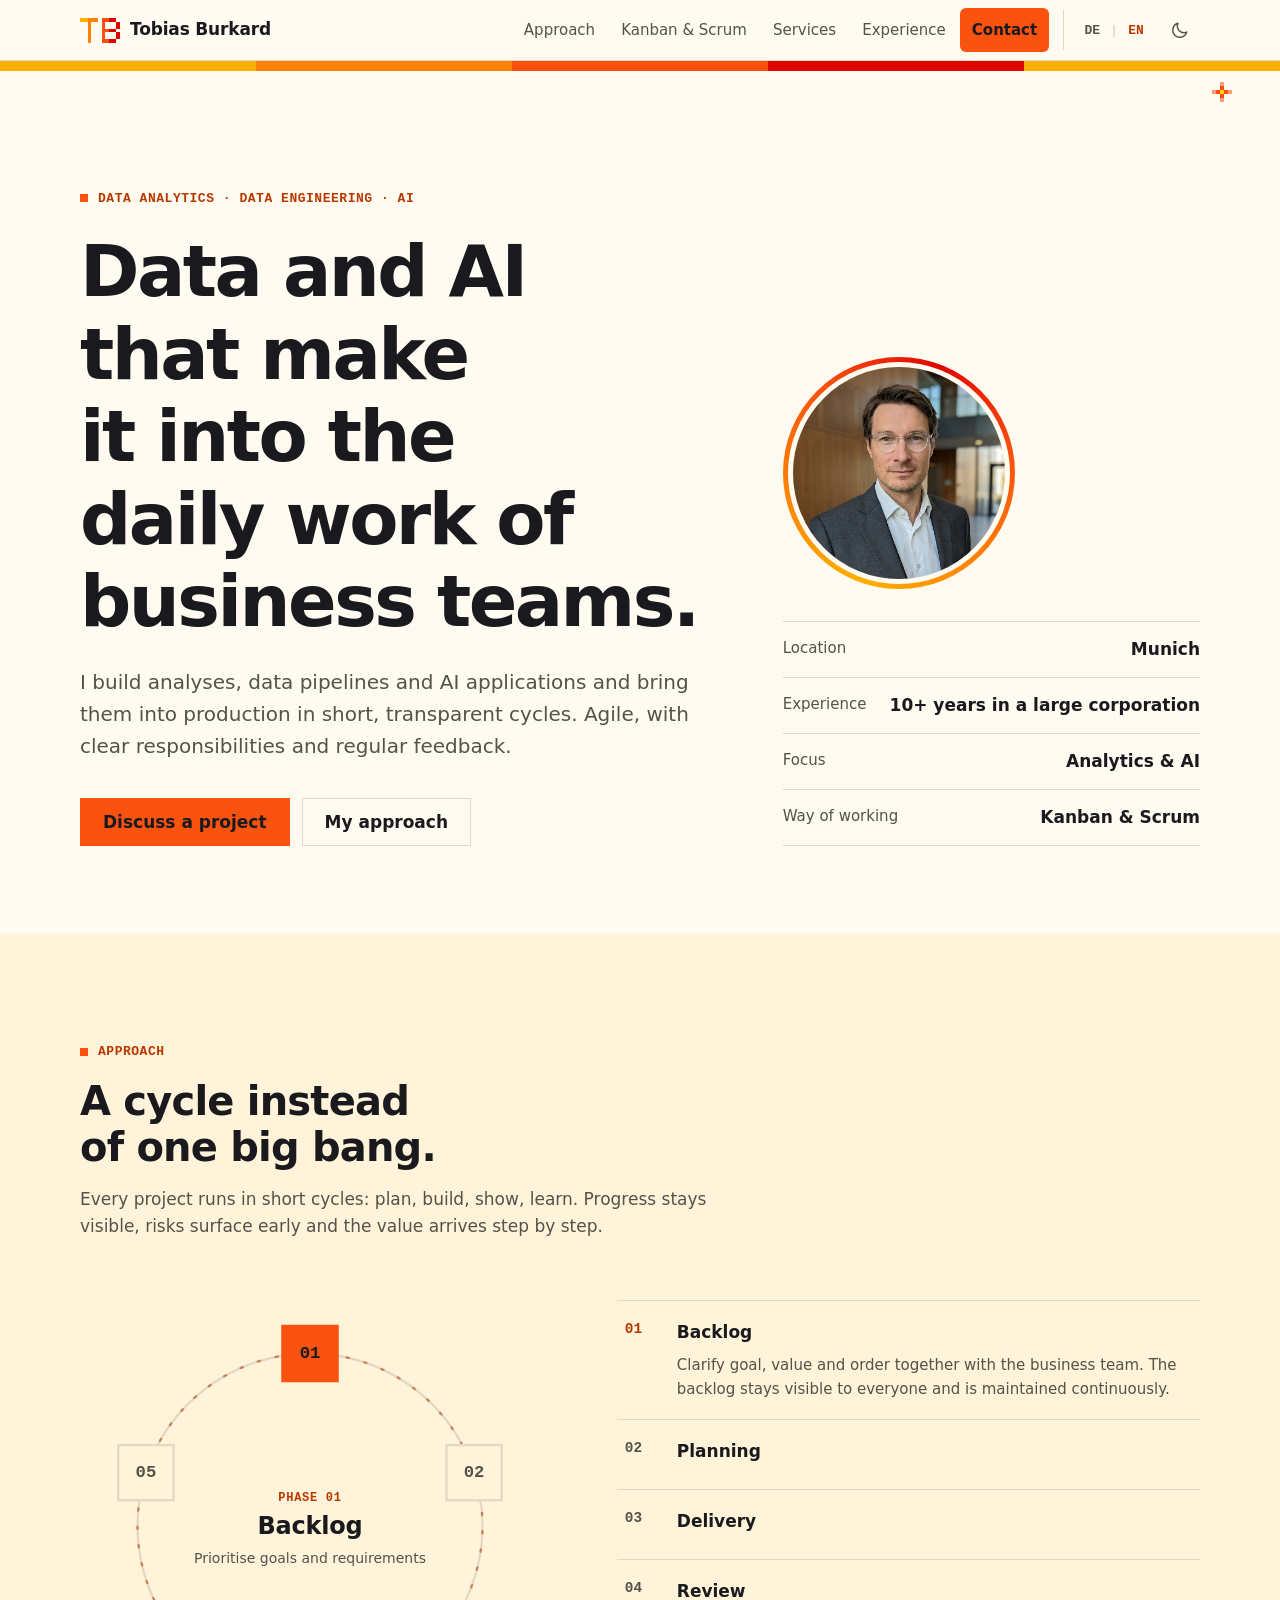
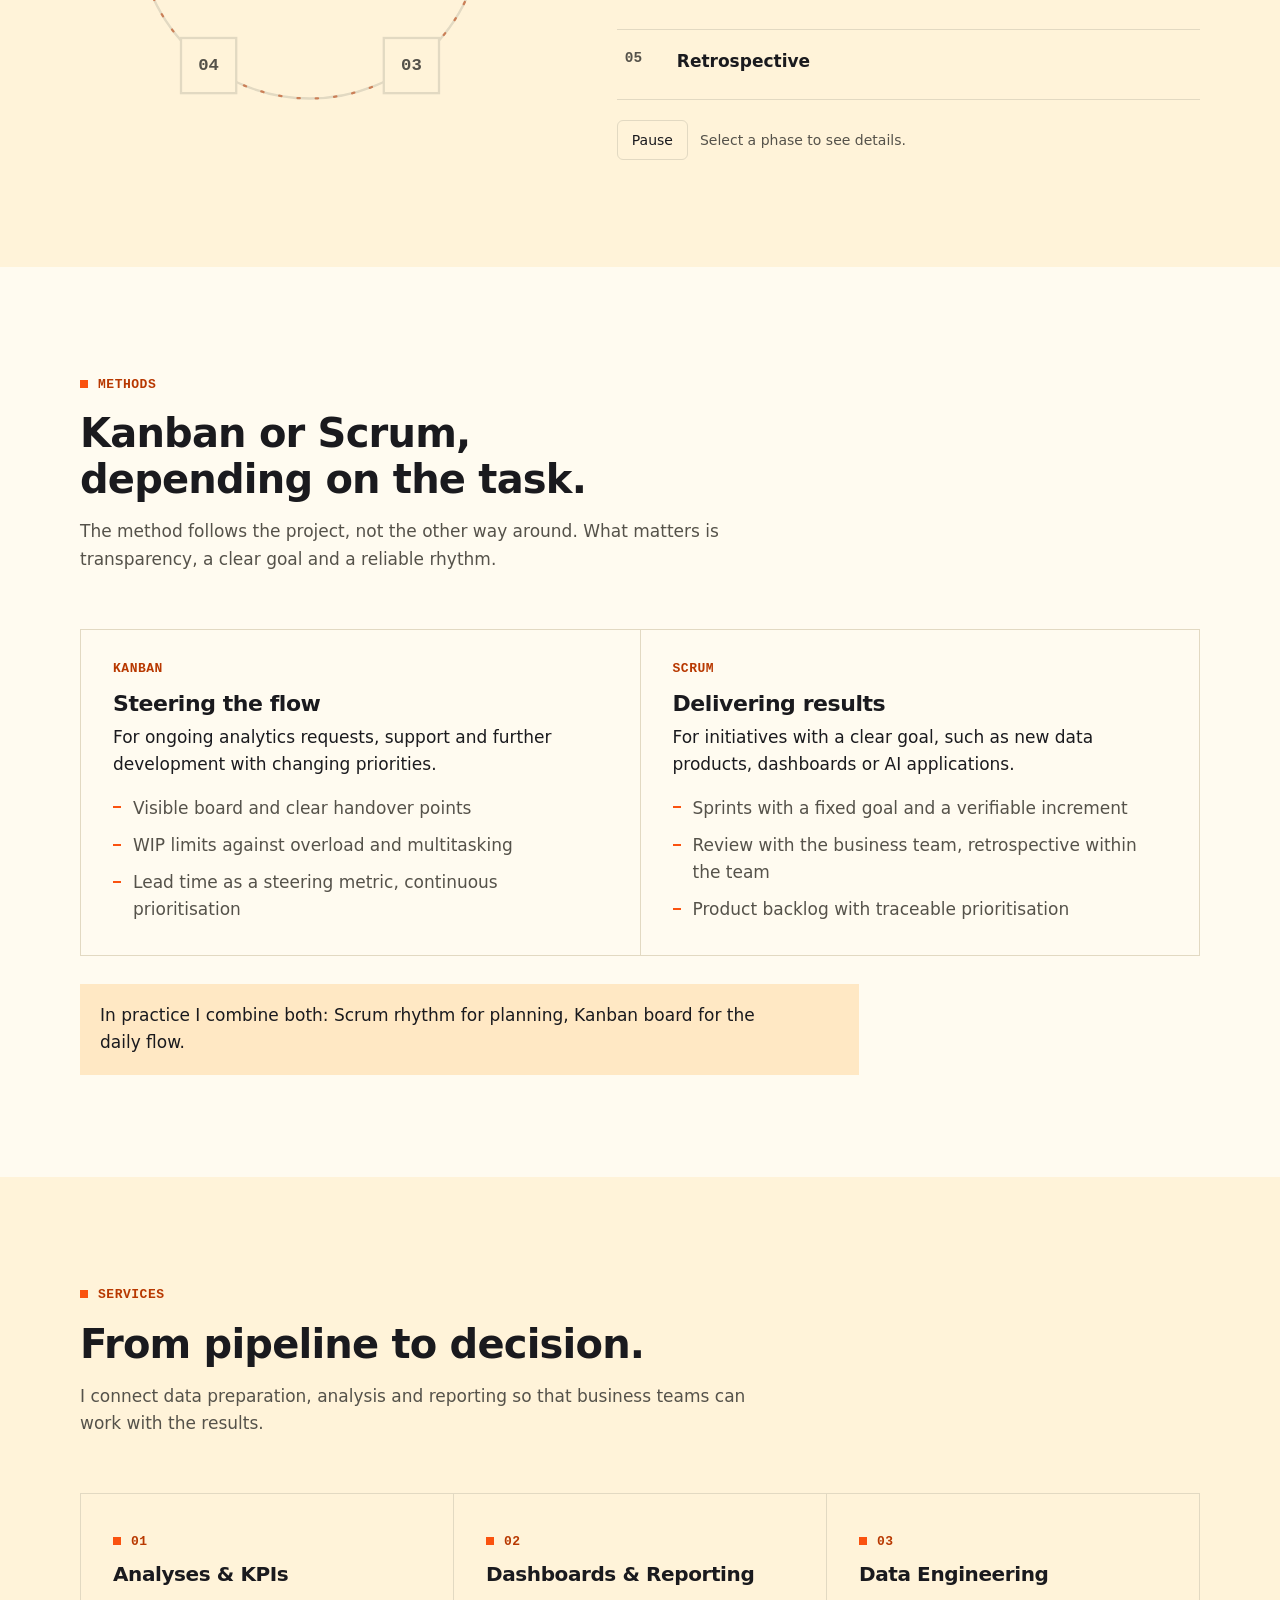
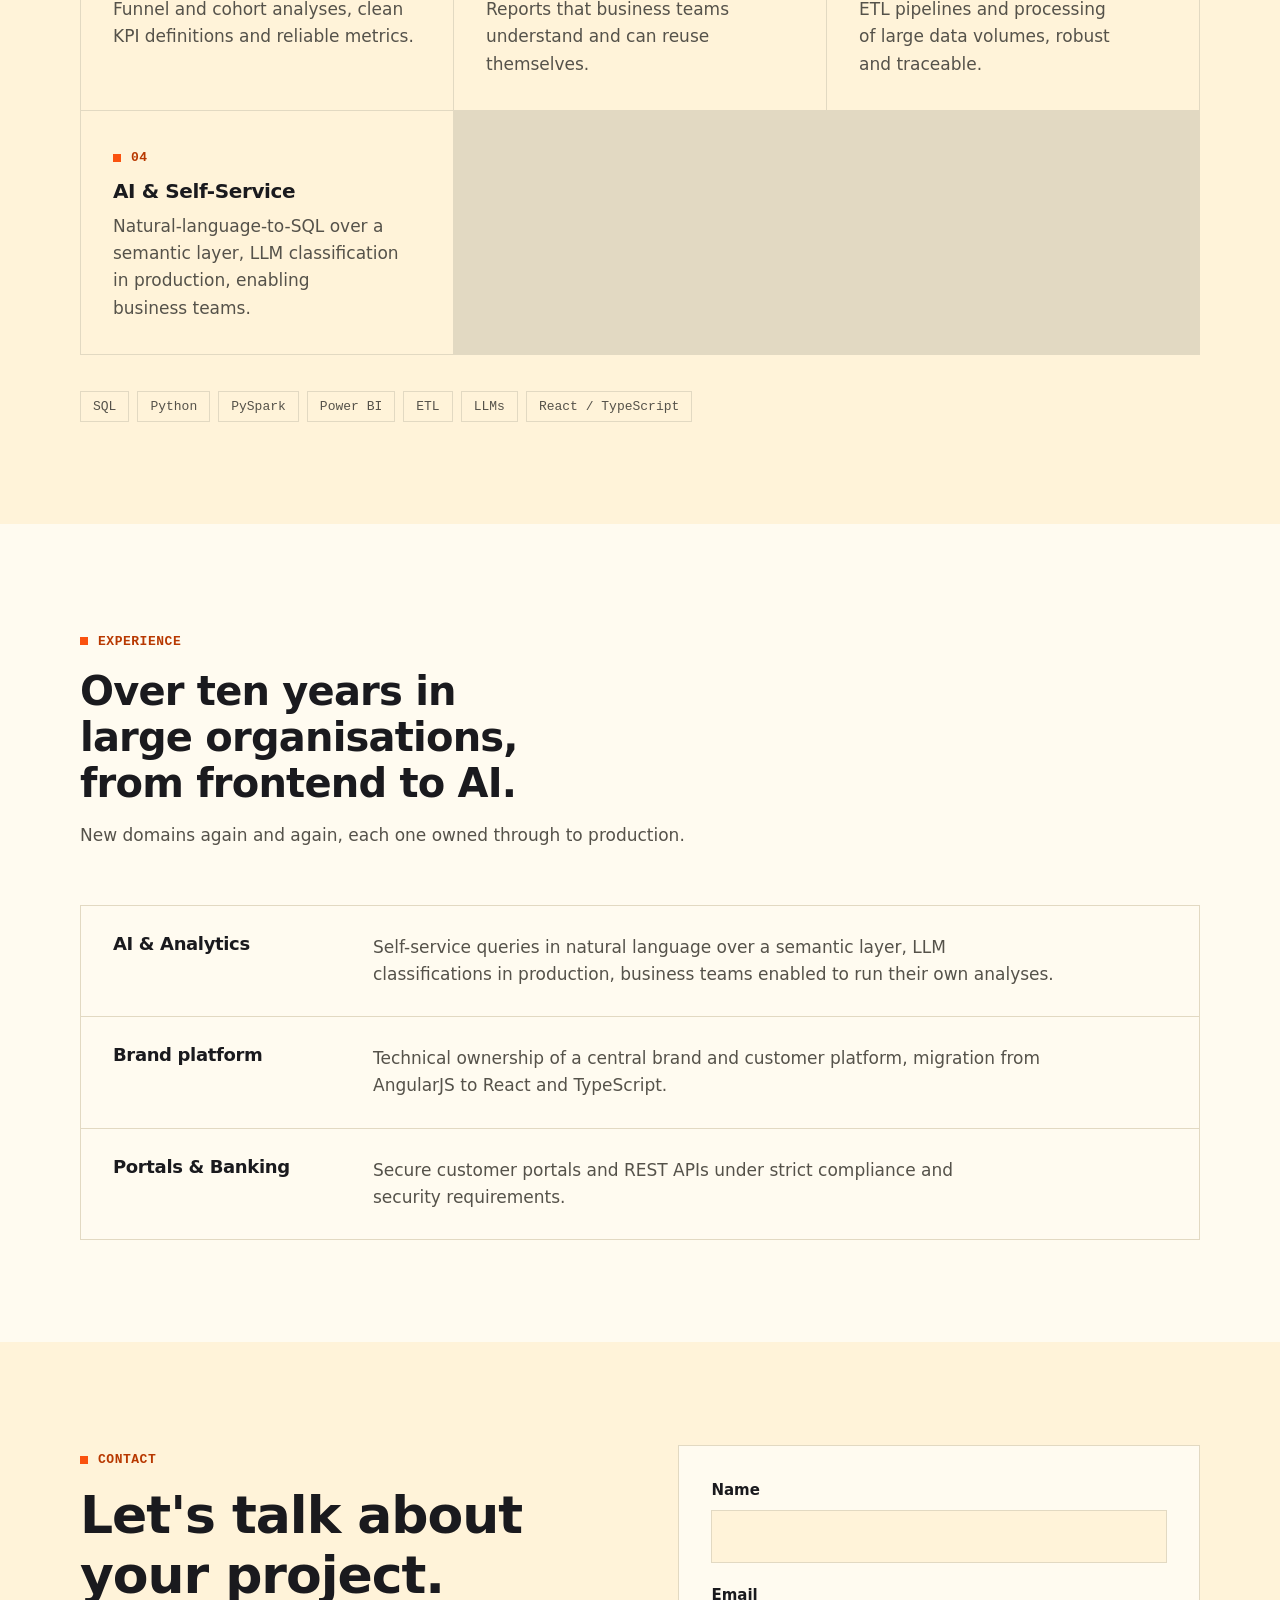
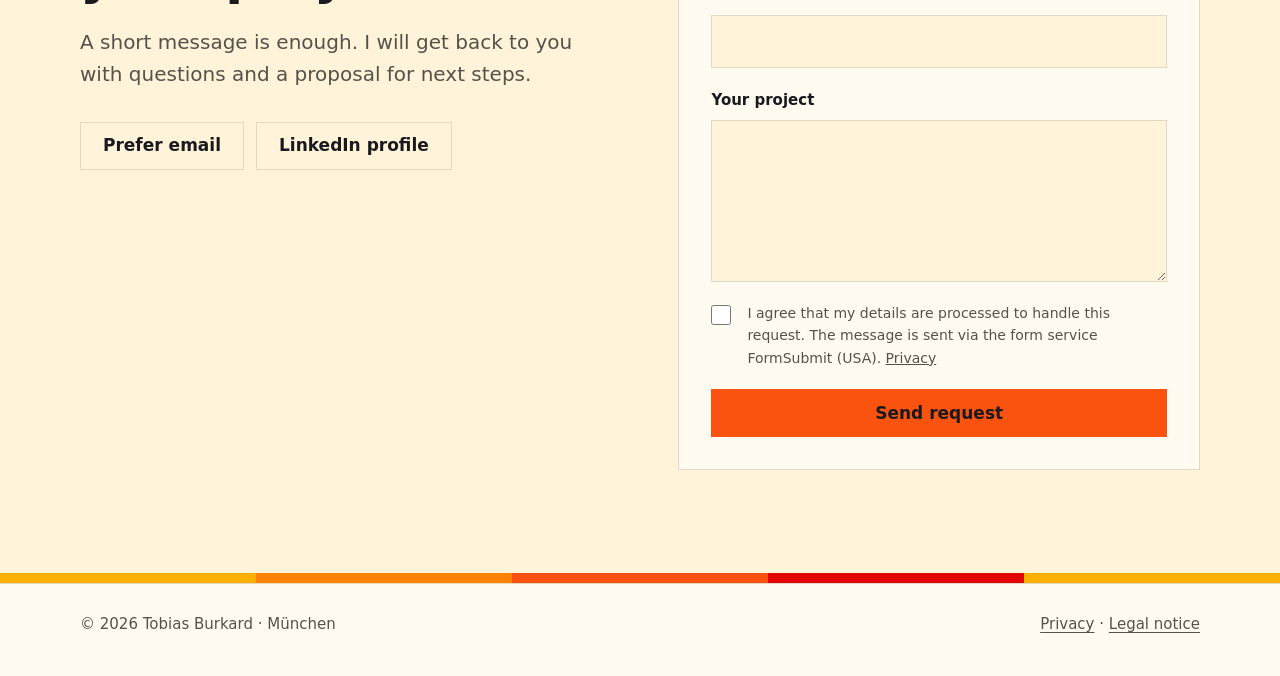
==== commit ef47f300: "Pixel-Mauszeiger 16 x 26 mit gröberen Pixeln Co-Authored-By: Claude Opus 5.5 <noreply@anthropic.com>" ====
--- a/index.html
+++ b/index.html
@@ -292,8 +292,8 @@
 
 /* pixel cursor (only for mouse and trackpad) */
 @media (pointer: fine) {
-  html, body { cursor: url("data:image/svg+xml,%3Csvg%20xmlns%3D%22http%3A%2F%2Fwww.w3.org%2F2000%2Fsvg%22%20width%3D%2211%22%20height%3D%2217%22%20viewBox%3D%220%200%2011%2017%22%20shape-rendering%3D%22crispEdges%22%3E%3Crect%20x%3D%220%22%20y%3D%220%22%20width%3D%221%22%20height%3D%221%22%20fill%3D%22%23101013%22%2F%3E%3Crect%20x%3D%220%22%20y%3D%221%22%20width%3D%221%22%20height%3D%221%22%20fill%3D%22%23101013%22%2F%3E%3Crect%20x%3D%221%22%20y%3D%221%22%20width%3D%221%22%20height%3D%221%22%20fill%3D%22%23101013%22%2F%3E%3Crect%20x%3D%220%22%20y%3D%222%22%20width%3D%221%22%20height%3D%221%22%20fill%3D%22%23101013%22%2F%3E%3Crect%20x%3D%221%22%20y%3D%222%22%20width%3D%221%22%20height%3D%221%22%20fill%3D%22%23ff8205%22%2F%3E%3Crect%20x%3D%222%22%20y%3D%222%22%20width%3D%221%22%20height%3D%221%22%20fill%3D%22%23101013%22%2F%3E%3Crect%20x%3D%220%22%20y%3D%223%22%20width%3D%221%22%20height%3D%221%22%20fill%3D%22%23101013%22%2F%3E%3Crect%20x%3D%221%22%20y%3D%223%22%20width%3D%221%22%20height%3D%221%22%20fill%3D%22%23ff8205%22%2F%3E%3Crect%20x%3D%222%22%20y%3D%223%22%20width%3D%221%22%20height%3D%221%22%20fill%3D%22%23ff8205%22%2F%3E%3Crect%20x%3D%223%22%20y%3D%223%22%20width%3D%221%22%20height%3D%221%22%20fill%3D%22%23101013%22%2F%3E%3Crect%20x%3D%220%22%20y%3D%224%22%20width%3D%221%22%20height%3D%221%22%20fill%3D%22%23101013%22%2F%3E%3Crect%20x%3D%221%22%20y%3D%224%22%20width%3D%221%22%20height%3D%221%22%20fill%3D%22%23ff8205%22%2F%3E%3Crect%20x%3D%222%22%20y%3D%224%22%20width%3D%221%22%20height%3D%221%22%20fill%3D%22%23ff8205%22%2F%3E%3Crect%20x%3D%223%22%20y%3D%224%22%20width%3D%221%22%20height%3D%221%22%20fill%3D%22%23ff8205%22%2F%3E%3Crect%20x%3D%224%22%20y%3D%224%22%20width%3D%221%22%20height%3D%221%22%20fill%3D%22%23101013%22%2F%3E%3Crect%20x%3D%220%22%20y%3D%225%22%20width%3D%221%22%20height%3D%221%22%20fill%3D%22%23101013%22%2F%3E%3Crect%20x%3D%221%22%20y%3D%225%22%20width%3D%221%22%20height%3D%221%22%20fill%3D%22%23ff8205%22%2F%3E%3Crect%20x%3D%222%22%20y%3D%225%22%20width%3D%221%22%20height%3D%221%22%20fill%3D%22%23ff8205%22%2F%3E%3Crect%20x%3D%223%22%20y%3D%225%22%20width%3D%221%22%20height%3D%221%22%20fill%3D%22%23ff8205%22%2F%3E%3Crect%20x%3D%224%22%20y%3D%225%22%20width%3D%221%22%20height%3D%221%22%20fill%3D%22%23ff8205%22%2F%3E%3Crect%20x%3D%225%22%20y%3D%225%22%20width%3D%221%22%20height%3D%221%22%20fill%3D%22%23101013%22%2F%3E%3Crect%20x%3D%220%22%20y%3D%226%22%20width%3D%221%22%20height%3D%221%22%20fill%3D%22%23101013%22%2F%3E%3Crect%20x%3D%221%22%20y%3D%226%22%20width%3D%221%22%20height%3D%221%22%20fill%3D%22%23ff8205%22%2F%3E%3Crect%20x%3D%222%22%20y%3D%226%22%20width%3D%221%22%20height%3D%221%22%20fill%3D%22%23ff8205%22%2F%3E%3Crect%20x%3D%223%22%20y%3D%226%22%20width%3D%221%22%20height%3D%221%22%20fill%3D%22%23ff8205%22%2F%3E%3Crect%20x%3D%224%22%20y%3D%226%22%20width%3D%221%22%20height%3D%221%22%20fill%3D%22%23ff8205%22%2F%3E%3Crect%20x%3D%225%22%20y%3D%226%22%20width%3D%221%22%20height%3D%221%22%20fill%3D%22%23ff8205%22%2F%3E%3Crect%20x%3D%226%22%20y%3D%226%22%20width%3D%221%22%20height%3D%221%22%20fill%3D%22%23101013%22%2F%3E%3Crect%20x%3D%220%22%20y%3D%227%22%20width%3D%221%22%20height%3D%221%22%20fill%3D%22%23101013%22%2F%3E%3Crect%20x%3D%221%22%20y%3D%227%22%20width%3D%221%22%20height%3D%221%22%20fill%3D%22%23ff8205%22%2F%3E%3Crect%20x%3D%222%22%20y%3D%227%22%20width%3D%221%22%20height%3D%221%22%20fill%3D%22%23ff8205%22%2F%3E%3Crect%20x%3D%223%22%20y%3D%227%22%20width%3D%221%22%20height%3D%221%22%20fill%3D%22%23ff8205%22%2F%3E%3Crect%20x%3D%224%22%20y%3D%227%22%20width%3D%221%22%20height%3D%221%22%20fill%3D%22%23ff8205%22%2F%3E%3Crect%20x%3D%225%22%20y%3D%227%22%20width%3D%221%22%20height%3D%221%22%20fill%3D%22%23ff8205%22%2F%3E%3Crect%20x%3D%226%22%20y%3D%227%22%20width%3D%221%22%20height%3D%221%22%20fill%3D%22%23ff8205%22%2F%3E%3Crect%20x%3D%227%22%20y%3D%227%22%20width%3D%221%22%20height%3D%221%22%20fill%3D%22%23101013%22%2F%3E%3Crect%20x%3D%220%22%20y%3D%228%22%20width%3D%221%22%20height%3D%221%22%20fill%3D%22%23101013%22%2F%3E%3Crect%20x%3D%221%22%20y%3D%228%22%20width%3D%221%22%20height%3D%221%22%20fill%3D%22%23ff8205%22%2F%3E%3Crect%20x%3D%222%22%20y%3D%228%22%20width%3D%221%22%20height%3D%221%22%20fill%3D%22%23ff8205%22%2F%3E%3Crect%20x%3D%223%22%20y%3D%228%22%20width%3D%221%22%20height%3D%221%22%20fill%3D%22%23ff8205%22%2F%3E%3Crect%20x%3D%224%22%20y%3D%228%22%20width%3D%221%22%20height%3D%221%22%20fill%3D%22%23ff8205%22%2F%3E%3Crect%20x%3D%225%22%20y%3D%228%22%20width%3D%221%22%20height%3D%221%22%20fill%3D%22%23ff8205%22%2F%3E%3Crect%20x%3D%226%22%20y%3D%228%22%20width%3D%221%22%20height%3D%221%22%20fill%3D%22%23ff8205%22%2F%3E%3Crect%20x%3D%227%22%20y%3D%228%22%20width%3D%221%22%20height%3D%221%22%20fill%3D%22%23ff8205%22%2F%3E%3Crect%20x%3D%228%22%20y%3D%228%22%20width%3D%221%22%20height%3D%221%22%20fill%3D%22%23101013%22%2F%3E%3Crect%20x%3D%220%22%20y%3D%229%22%20width%3D%221%22%20height%3D%221%22%20fill%3D%22%23101013%22%2F%3E%3Crect%20x%3D%221%22%20y%3D%229%22%20width%3D%221%22%20height%3D%221%22%20fill%3D%22%23ff8205%22%2F%3E%3Crect%20x%3D%222%22%20y%3D%229%22%20width%3D%221%22%20height%3D%221%22%20fill%3D%22%23ff8205%22%2F%3E%3Crect%20x%3D%223%22%20y%3D%229%22%20width%3D%221%22%20height%3D%221%22%20fill%3D%22%23ff8205%22%2F%3E%3Crect%20x%3D%224%22%20y%3D%229%22%20width%3D%221%22%20height%3D%221%22%20fill%3D%22%23ff8205%22%2F%3E%3Crect%20x%3D%225%22%20y%3D%229%22%20width%3D%221%22%20height%3D%221%22%20fill%3D%22%23ff8205%22%2F%3E%3Crect%20x%3D%226%22%20y%3D%229%22%20width%3D%221%22%20height%3D%221%22%20fill%3D%22%23ff8205%22%2F%3E%3Crect%20x%3D%227%22%20y%3D%229%22%20width%3D%221%22%20height%3D%221%22%20fill%3D%22%23ff8205%22%2F%3E%3Crect%20x%3D%228%22%20y%3D%229%22%20width%3D%221%22%20height%3D%221%22%20fill%3D%22%23ff8205%22%2F%3E%3Crect%20x%3D%229%22%20y%3D%229%22%20width%3D%221%22%20height%3D%221%22%20fill%3D%22%23101013%22%2F%3E%3Crect%20x%3D%220%22%20y%3D%2210%22%20width%3D%221%22%20height%3D%221%22%20fill%3D%22%23101013%22%2F%3E%3Crect%20x%3D%221%22%20y%3D%2210%22%20width%3D%221%22%20height%3D%221%22%20fill%3D%22%23ff8205%22%2F%3E%3Crect%20x%3D%222%22%20y%3D%2210%22%20width%3D%221%22%20height%3D%221%22%20fill%3D%22%23ff8205%22%2F%3E%3Crect%20x%3D%223%22%20y%3D%2210%22%20width%3D%221%22%20height%3D%221%22%20fill%3D%22%23ff8205%22%2F%3E%3Crect%20x%3D%224%22%20y%3D%2210%22%20width%3D%221%22%20height%3D%221%22%20fill%3D%22%23ff8205%22%2F%3E%3Crect%20x%3D%225%22%20y%3D%2210%22%20width%3D%221%22%20height%3D%221%22%20fill%3D%22%23ff8205%22%2F%3E%3Crect%20x%3D%226%22%20y%3D%2210%22%20width%3D%221%22%20height%3D%221%22%20fill%3D%22%23101013%22%2F%3E%3Crect%20x%3D%227%22%20y%3D%2210%22%20width%3D%221%22%20height%3D%221%22%20fill%3D%22%23101013%22%2F%3E%3Crect%20x%3D%228%22%20y%3D%2210%22%20width%3D%221%22%20height%3D%221%22%20fill%3D%22%23101013%22%2F%3E%3Crect%20x%3D%229%22%20y%3D%2210%22%20width%3D%221%22%20height%3D%221%22%20fill%3D%22%23101013%22%2F%3E%3Crect%20x%3D%2210%22%20y%3D%2210%22%20width%3D%221%22%20height%3D%221%22%20fill%3D%22%23101013%22%2F%3E%3Crect%20x%3D%220%22%20y%3D%2211%22%20width%3D%221%22%20height%3D%221%22%20fill%3D%22%23101013%22%2F%3E%3Crect%20x%3D%221%22%20y%3D%2211%22%20width%3D%221%22%20height%3D%221%22%20fill%3D%22%23ff8205%22%2F%3E%3Crect%20x%3D%222%22%20y%3D%2211%22%20width%3D%221%22%20height%3D%221%22%20fill%3D%22%23ff8205%22%2F%3E%3Crect%20x%3D%223%22%20y%3D%2211%22%20width%3D%221%22%20height%3D%221%22%20fill%3D%22%23101013%22%2F%3E%3Crect%20x%3D%224%22%20y%3D%2211%22%20width%3D%221%22%20height%3D%221%22%20fill%3D%22%23ff8205%22%2F%3E%3Crect%20x%3D%225%22%20y%3D%2211%22%20width%3D%221%22%20height%3D%221%22%20fill%3D%22%23ff8205%22%2F%3E%3Crect%20x%3D%226%22%20y%3D%2211%22%20width%3D%221%22%20height%3D%221%22%20fill%3D%22%23101013%22%2F%3E%3Crect%20x%3D%220%22%20y%3D%2212%22%20width%3D%221%22%20height%3D%221%22%20fill%3D%22%23101013%22%2F%3E%3Crect%20x%3D%221%22%20y%3D%2212%22%20width%3D%221%22%20height%3D%221%22%20fill%3D%22%23ff8205%22%2F%3E%3Crect%20x%3D%222%22%20y%3D%2212%22%20width%3D%221%22%20height%3D%221%22%20fill%3D%22%23101013%22%2F%3E%3Crect%20x%3D%224%22%20y%3D%2212%22%20width%3D%221%22%20height%3D%221%22%20fill%3D%22%23101013%22%2F%3E%3Crect%20x%3D%225%22%20y%3D%2212%22%20width%3D%221%22%20height%3D%221%22%20fill%3D%22%23ff8205%22%2F%3E%3Crect%20x%3D%226%22%20y%3D%2212%22%20width%3D%221%22%20height%3D%221%22%20fill%3D%22%23ff8205%22%2F%3E%3Crect%20x%3D%227%22%20y%3D%2212%22%20width%3D%221%22%20height%3D%221%22%20fill%3D%22%23101013%22%2F%3E%3Crect%20x%3D%220%22%20y%3D%2213%22%20width%3D%221%22%20height%3D%221%22%20fill%3D%22%23101013%22%2F%3E%3Crect%20x%3D%221%22%20y%3D%2213%22%20width%3D%221%22%20height%3D%221%22%20fill%3D%22%23101013%22%2F%3E%3Crect%20x%3D%224%22%20y%3D%2213%22%20width%3D%221%22%20height%3D%221%22%20fill%3D%22%23101013%22%2F%3E%3Crect%20x%3D%225%22%20y%3D%2213%22%20width%3D%221%22%20height%3D%221%22%20fill%3D%22%23ff8205%22%2F%3E%3Crect%20x%3D%226%22%20y%3D%2213%22%20width%3D%221%22%20height%3D%221%22%20fill%3D%22%23ff8205%22%2F%3E%3Crect%20x%3D%227%22%20y%3D%2213%22%20width%3D%221%22%20height%3D%221%22%20fill%3D%22%23101013%22%2F%3E%3Crect%20x%3D%220%22%20y%3D%2214%22%20width%3D%221%22%20height%3D%221%22%20fill%3D%22%23101013%22%2F%3E%3Crect%20x%3D%225%22%20y%3D%2214%22%20width%3D%221%22%20height%3D%221%22%20fill%3D%22%23101013%22%2F%3E%3Crect%20x%3D%226%22%20y%3D%2214%22%20width%3D%221%22%20height%3D%221%22%20fill%3D%22%23ff8205%22%2F%3E%3Crect%20x%3D%227%22%20y%3D%2214%22%20width%3D%221%22%20height%3D%221%22%20fill%3D%22%23ff8205%22%2F%3E%3Crect%20x%3D%228%22%20y%3D%2214%22%20width%3D%221%22%20height%3D%221%22%20fill%3D%22%23101013%22%2F%3E%3Crect%20x%3D%225%22%20y%3D%2215%22%20width%3D%221%22%20height%3D%221%22%20fill%3D%22%23101013%22%2F%3E%3Crect%20x%3D%226%22%20y%3D%2215%22%20width%3D%221%22%20height%3D%221%22%20fill%3D%22%23ff8205%22%2F%3E%3Crect%20x%3D%227%22%20y%3D%2215%22%20width%3D%221%22%20height%3D%221%22%20fill%3D%22%23ff8205%22%2F%3E%3Crect%20x%3D%228%22%20y%3D%2215%22%20width%3D%221%22%20height%3D%221%22%20fill%3D%22%23101013%22%2F%3E%3Crect%20x%3D%226%22%20y%3D%2216%22%20width%3D%221%22%20height%3D%221%22%20fill%3D%22%23101013%22%2F%3E%3Crect%20x%3D%227%22%20y%3D%2216%22%20width%3D%221%22%20height%3D%221%22%20fill%3D%22%23101013%22%2F%3E%3C%2Fsvg%3E") 0 0, auto; }
-  a, button, label, summary, .node, .steps button, .lang button, .theme, .ctrl button, input[type="checkbox"] { cursor: url("data:image/svg+xml,%3Csvg%20xmlns%3D%22http%3A%2F%2Fwww.w3.org%2F2000%2Fsvg%22%20width%3D%2211%22%20height%3D%2217%22%20viewBox%3D%220%200%2011%2017%22%20shape-rendering%3D%22crispEdges%22%3E%3Crect%20x%3D%220%22%20y%3D%220%22%20width%3D%221%22%20height%3D%221%22%20fill%3D%22%23101013%22%2F%3E%3Crect%20x%3D%220%22%20y%3D%221%22%20width%3D%221%22%20height%3D%221%22%20fill%3D%22%23101013%22%2F%3E%3Crect%20x%3D%221%22%20y%3D%221%22%20width%3D%221%22%20height%3D%221%22%20fill%3D%22%23101013%22%2F%3E%3Crect%20x%3D%220%22%20y%3D%222%22%20width%3D%221%22%20height%3D%221%22%20fill%3D%22%23101013%22%2F%3E%3Crect%20x%3D%221%22%20y%3D%222%22%20width%3D%221%22%20height%3D%221%22%20fill%3D%22%23ffd800%22%2F%3E%3Crect%20x%3D%222%22%20y%3D%222%22%20width%3D%221%22%20height%3D%221%22%20fill%3D%22%23101013%22%2F%3E%3Crect%20x%3D%220%22%20y%3D%223%22%20width%3D%221%22%20height%3D%221%22%20fill%3D%22%23101013%22%2F%3E%3Crect%20x%3D%221%22%20y%3D%223%22%20width%3D%221%22%20height%3D%221%22%20fill%3D%22%23ffd800%22%2F%3E%3Crect%20x%3D%222%22%20y%3D%223%22%20width%3D%221%22%20height%3D%221%22%20fill%3D%22%23ffd800%22%2F%3E%3Crect%20x%3D%223%22%20y%3D%223%22%20width%3D%221%22%20height%3D%221%22%20fill%3D%22%23101013%22%2F%3E%3Crect%20x%3D%220%22%20y%3D%224%22%20width%3D%221%22%20height%3D%221%22%20fill%3D%22%23101013%22%2F%3E%3Crect%20x%3D%221%22%20y%3D%224%22%20width%3D%221%22%20height%3D%221%22%20fill%3D%22%23ffd800%22%2F%3E%3Crect%20x%3D%222%22%20y%3D%224%22%20width%3D%221%22%20height%3D%221%22%20fill%3D%22%23ffd800%22%2F%3E%3Crect%20x%3D%223%22%20y%3D%224%22%20width%3D%221%22%20height%3D%221%22%20fill%3D%22%23ffd800%22%2F%3E%3Crect%20x%3D%224%22%20y%3D%224%22%20width%3D%221%22%20height%3D%221%22%20fill%3D%22%23101013%22%2F%3E%3Crect%20x%3D%220%22%20y%3D%225%22%20width%3D%221%22%20height%3D%221%22%20fill%3D%22%23101013%22%2F%3E%3Crect%20x%3D%221%22%20y%3D%225%22%20width%3D%221%22%20height%3D%221%22%20fill%3D%22%23ffd800%22%2F%3E%3Crect%20x%3D%222%22%20y%3D%225%22%20width%3D%221%22%20height%3D%221%22%20fill%3D%22%23ffd800%22%2F%3E%3Crect%20x%3D%223%22%20y%3D%225%22%20width%3D%221%22%20height%3D%221%22%20fill%3D%22%23ffd800%22%2F%3E%3Crect%20x%3D%224%22%20y%3D%225%22%20width%3D%221%22%20height%3D%221%22%20fill%3D%22%23ffd800%22%2F%3E%3Crect%20x%3D%225%22%20y%3D%225%22%20width%3D%221%22%20height%3D%221%22%20fill%3D%22%23101013%22%2F%3E%3Crect%20x%3D%220%22%20y%3D%226%22%20width%3D%221%22%20height%3D%221%22%20fill%3D%22%23101013%22%2F%3E%3Crect%20x%3D%221%22%20y%3D%226%22%20width%3D%221%22%20height%3D%221%22%20fill%3D%22%23ffd800%22%2F%3E%3Crect%20x%3D%222%22%20y%3D%226%22%20width%3D%221%22%20height%3D%221%22%20fill%3D%22%23ffd800%22%2F%3E%3Crect%20x%3D%223%22%20y%3D%226%22%20width%3D%221%22%20height%3D%221%22%20fill%3D%22%23ffd800%22%2F%3E%3Crect%20x%3D%224%22%20y%3D%226%22%20width%3D%221%22%20height%3D%221%22%20fill%3D%22%23ffd800%22%2F%3E%3Crect%20x%3D%225%22%20y%3D%226%22%20width%3D%221%22%20height%3D%221%22%20fill%3D%22%23ffd800%22%2F%3E%3Crect%20x%3D%226%22%20y%3D%226%22%20width%3D%221%22%20height%3D%221%22%20fill%3D%22%23101013%22%2F%3E%3Crect%20x%3D%220%22%20y%3D%227%22%20width%3D%221%22%20height%3D%221%22%20fill%3D%22%23101013%22%2F%3E%3Crect%20x%3D%221%22%20y%3D%227%22%20width%3D%221%22%20height%3D%221%22%20fill%3D%22%23ffd800%22%2F%3E%3Crect%20x%3D%222%22%20y%3D%227%22%20width%3D%221%22%20height%3D%221%22%20fill%3D%22%23ffd800%22%2F%3E%3Crect%20x%3D%223%22%20y%3D%227%22%20width%3D%221%22%20height%3D%221%22%20fill%3D%22%23ffd800%22%2F%3E%3Crect%20x%3D%224%22%20y%3D%227%22%20width%3D%221%22%20height%3D%221%22%20fill%3D%22%23ffd800%22%2F%3E%3Crect%20x%3D%225%22%20y%3D%227%22%20width%3D%221%22%20height%3D%221%22%20fill%3D%22%23ffd800%22%2F%3E%3Crect%20x%3D%226%22%20y%3D%227%22%20width%3D%221%22%20height%3D%221%22%20fill%3D%22%23ffd800%22%2F%3E%3Crect%20x%3D%227%22%20y%3D%227%22%20width%3D%221%22%20height%3D%221%22%20fill%3D%22%23101013%22%2F%3E%3Crect%20x%3D%220%22%20y%3D%228%22%20width%3D%221%22%20height%3D%221%22%20fill%3D%22%23101013%22%2F%3E%3Crect%20x%3D%221%22%20y%3D%228%22%20width%3D%221%22%20height%3D%221%22%20fill%3D%22%23ffd800%22%2F%3E%3Crect%20x%3D%222%22%20y%3D%228%22%20width%3D%221%22%20height%3D%221%22%20fill%3D%22%23ffd800%22%2F%3E%3Crect%20x%3D%223%22%20y%3D%228%22%20width%3D%221%22%20height%3D%221%22%20fill%3D%22%23ffd800%22%2F%3E%3Crect%20x%3D%224%22%20y%3D%228%22%20width%3D%221%22%20height%3D%221%22%20fill%3D%22%23ffd800%22%2F%3E%3Crect%20x%3D%225%22%20y%3D%228%22%20width%3D%221%22%20height%3D%221%22%20fill%3D%22%23ffd800%22%2F%3E%3Crect%20x%3D%226%22%20y%3D%228%22%20width%3D%221%22%20height%3D%221%22%20fill%3D%22%23ffd800%22%2F%3E%3Crect%20x%3D%227%22%20y%3D%228%22%20width%3D%221%22%20height%3D%221%22%20fill%3D%22%23ffd800%22%2F%3E%3Crect%20x%3D%228%22%20y%3D%228%22%20width%3D%221%22%20height%3D%221%22%20fill%3D%22%23101013%22%2F%3E%3Crect%20x%3D%220%22%20y%3D%229%22%20width%3D%221%22%20height%3D%221%22%20fill%3D%22%23101013%22%2F%3E%3Crect%20x%3D%221%22%20y%3D%229%22%20width%3D%221%22%20height%3D%221%22%20fill%3D%22%23ffd800%22%2F%3E%3Crect%20x%3D%222%22%20y%3D%229%22%20width%3D%221%22%20height%3D%221%22%20fill%3D%22%23ffd800%22%2F%3E%3Crect%20x%3D%223%22%20y%3D%229%22%20width%3D%221%22%20height%3D%221%22%20fill%3D%22%23ffd800%22%2F%3E%3Crect%20x%3D%224%22%20y%3D%229%22%20width%3D%221%22%20height%3D%221%22%20fill%3D%22%23ffd800%22%2F%3E%3Crect%20x%3D%225%22%20y%3D%229%22%20width%3D%221%22%20height%3D%221%22%20fill%3D%22%23ffd800%22%2F%3E%3Crect%20x%3D%226%22%20y%3D%229%22%20width%3D%221%22%20height%3D%221%22%20fill%3D%22%23ffd800%22%2F%3E%3Crect%20x%3D%227%22%20y%3D%229%22%20width%3D%221%22%20height%3D%221%22%20fill%3D%22%23ffd800%22%2F%3E%3Crect%20x%3D%228%22%20y%3D%229%22%20width%3D%221%22%20height%3D%221%22%20fill%3D%22%23ffd800%22%2F%3E%3Crect%20x%3D%229%22%20y%3D%229%22%20width%3D%221%22%20height%3D%221%22%20fill%3D%22%23101013%22%2F%3E%3Crect%20x%3D%220%22%20y%3D%2210%22%20width%3D%221%22%20height%3D%221%22%20fill%3D%22%23101013%22%2F%3E%3Crect%20x%3D%221%22%20y%3D%2210%22%20width%3D%221%22%20height%3D%221%22%20fill%3D%22%23ffd800%22%2F%3E%3Crect%20x%3D%222%22%20y%3D%2210%22%20width%3D%221%22%20height%3D%221%22%20fill%3D%22%23ffd800%22%2F%3E%3Crect%20x%3D%223%22%20y%3D%2210%22%20width%3D%221%22%20height%3D%221%22%20fill%3D%22%23ffd800%22%2F%3E%3Crect%20x%3D%224%22%20y%3D%2210%22%20width%3D%221%22%20height%3D%221%22%20fill%3D%22%23ffd800%22%2F%3E%3Crect%20x%3D%225%22%20y%3D%2210%22%20width%3D%221%22%20height%3D%221%22%20fill%3D%22%23ffd800%22%2F%3E%3Crect%20x%3D%226%22%20y%3D%2210%22%20width%3D%221%22%20height%3D%221%22%20fill%3D%22%23101013%22%2F%3E%3Crect%20x%3D%227%22%20y%3D%2210%22%20width%3D%221%22%20height%3D%221%22%20fill%3D%22%23101013%22%2F%3E%3Crect%20x%3D%228%22%20y%3D%2210%22%20width%3D%221%22%20height%3D%221%22%20fill%3D%22%23101013%22%2F%3E%3Crect%20x%3D%229%22%20y%3D%2210%22%20width%3D%221%22%20height%3D%221%22%20fill%3D%22%23101013%22%2F%3E%3Crect%20x%3D%2210%22%20y%3D%2210%22%20width%3D%221%22%20height%3D%221%22%20fill%3D%22%23101013%22%2F%3E%3Crect%20x%3D%220%22%20y%3D%2211%22%20width%3D%221%22%20height%3D%221%22%20fill%3D%22%23101013%22%2F%3E%3Crect%20x%3D%221%22%20y%3D%2211%22%20width%3D%221%22%20height%3D%221%22%20fill%3D%22%23ffd800%22%2F%3E%3Crect%20x%3D%222%22%20y%3D%2211%22%20width%3D%221%22%20height%3D%221%22%20fill%3D%22%23ffd800%22%2F%3E%3Crect%20x%3D%223%22%20y%3D%2211%22%20width%3D%221%22%20height%3D%221%22%20fill%3D%22%23101013%22%2F%3E%3Crect%20x%3D%224%22%20y%3D%2211%22%20width%3D%221%22%20height%3D%221%22%20fill%3D%22%23ffd800%22%2F%3E%3Crect%20x%3D%225%22%20y%3D%2211%22%20width%3D%221%22%20height%3D%221%22%20fill%3D%22%23ffd800%22%2F%3E%3Crect%20x%3D%226%22%20y%3D%2211%22%20width%3D%221%22%20height%3D%221%22%20fill%3D%22%23101013%22%2F%3E%3Crect%20x%3D%220%22%20y%3D%2212%22%20width%3D%221%22%20height%3D%221%22%20fill%3D%22%23101013%22%2F%3E%3Crect%20x%3D%221%22%20y%3D%2212%22%20width%3D%221%22%20height%3D%221%22%20fill%3D%22%23ffd800%22%2F%3E%3Crect%20x%3D%222%22%20y%3D%2212%22%20width%3D%221%22%20height%3D%221%22%20fill%3D%22%23101013%22%2F%3E%3Crect%20x%3D%224%22%20y%3D%2212%22%20width%3D%221%22%20height%3D%221%22%20fill%3D%22%23101013%22%2F%3E%3Crect%20x%3D%225%22%20y%3D%2212%22%20width%3D%221%22%20height%3D%221%22%20fill%3D%22%23ffd800%22%2F%3E%3Crect%20x%3D%226%22%20y%3D%2212%22%20width%3D%221%22%20height%3D%221%22%20fill%3D%22%23ffd800%22%2F%3E%3Crect%20x%3D%227%22%20y%3D%2212%22%20width%3D%221%22%20height%3D%221%22%20fill%3D%22%23101013%22%2F%3E%3Crect%20x%3D%220%22%20y%3D%2213%22%20width%3D%221%22%20height%3D%221%22%20fill%3D%22%23101013%22%2F%3E%3Crect%20x%3D%221%22%20y%3D%2213%22%20width%3D%221%22%20height%3D%221%22%20fill%3D%22%23101013%22%2F%3E%3Crect%20x%3D%224%22%20y%3D%2213%22%20width%3D%221%22%20height%3D%221%22%20fill%3D%22%23101013%22%2F%3E%3Crect%20x%3D%225%22%20y%3D%2213%22%20width%3D%221%22%20height%3D%221%22%20fill%3D%22%23ffd800%22%2F%3E%3Crect%20x%3D%226%22%20y%3D%2213%22%20width%3D%221%22%20height%3D%221%22%20fill%3D%22%23ffd800%22%2F%3E%3Crect%20x%3D%227%22%20y%3D%2213%22%20width%3D%221%22%20height%3D%221%22%20fill%3D%22%23101013%22%2F%3E%3Crect%20x%3D%220%22%20y%3D%2214%22%20width%3D%221%22%20height%3D%221%22%20fill%3D%22%23101013%22%2F%3E%3Crect%20x%3D%225%22%20y%3D%2214%22%20width%3D%221%22%20height%3D%221%22%20fill%3D%22%23101013%22%2F%3E%3Crect%20x%3D%226%22%20y%3D%2214%22%20width%3D%221%22%20height%3D%221%22%20fill%3D%22%23ffd800%22%2F%3E%3Crect%20x%3D%227%22%20y%3D%2214%22%20width%3D%221%22%20height%3D%221%22%20fill%3D%22%23ffd800%22%2F%3E%3Crect%20x%3D%228%22%20y%3D%2214%22%20width%3D%221%22%20height%3D%221%22%20fill%3D%22%23101013%22%2F%3E%3Crect%20x%3D%225%22%20y%3D%2215%22%20width%3D%221%22%20height%3D%221%22%20fill%3D%22%23101013%22%2F%3E%3Crect%20x%3D%226%22%20y%3D%2215%22%20width%3D%221%22%20height%3D%221%22%20fill%3D%22%23ffd800%22%2F%3E%3Crect%20x%3D%227%22%20y%3D%2215%22%20width%3D%221%22%20height%3D%221%22%20fill%3D%22%23ffd800%22%2F%3E%3Crect%20x%3D%228%22%20y%3D%2215%22%20width%3D%221%22%20height%3D%221%22%20fill%3D%22%23101013%22%2F%3E%3Crect%20x%3D%226%22%20y%3D%2216%22%20width%3D%221%22%20height%3D%221%22%20fill%3D%22%23101013%22%2F%3E%3Crect%20x%3D%227%22%20y%3D%2216%22%20width%3D%221%22%20height%3D%221%22%20fill%3D%22%23101013%22%2F%3E%3C%2Fsvg%3E") 0 0, pointer; }
+  html, body { cursor: url("data:image/svg+xml,%3Csvg%20xmlns%3D%22http%3A%2F%2Fwww.w3.org%2F2000%2Fsvg%22%20width%3D%2216%22%20height%3D%2226%22%20viewBox%3D%220%200%208%2013%22%20shape-rendering%3D%22crispEdges%22%3E%3Crect%20x%3D%220%22%20y%3D%220%22%20width%3D%221%22%20height%3D%221%22%20fill%3D%22%23101013%22%2F%3E%3Crect%20x%3D%220%22%20y%3D%221%22%20width%3D%221%22%20height%3D%221%22%20fill%3D%22%23101013%22%2F%3E%3Crect%20x%3D%221%22%20y%3D%221%22%20width%3D%221%22%20height%3D%221%22%20fill%3D%22%23101013%22%2F%3E%3Crect%20x%3D%220%22%20y%3D%222%22%20width%3D%221%22%20height%3D%221%22%20fill%3D%22%23101013%22%2F%3E%3Crect%20x%3D%221%22%20y%3D%222%22%20width%3D%221%22%20height%3D%221%22%20fill%3D%22%23ff8205%22%2F%3E%3Crect%20x%3D%222%22%20y%3D%222%22%20width%3D%221%22%20height%3D%221%22%20fill%3D%22%23101013%22%2F%3E%3Crect%20x%3D%220%22%20y%3D%223%22%20width%3D%221%22%20height%3D%221%22%20fill%3D%22%23101013%22%2F%3E%3Crect%20x%3D%221%22%20y%3D%223%22%20width%3D%221%22%20height%3D%221%22%20fill%3D%22%23ff8205%22%2F%3E%3Crect%20x%3D%222%22%20y%3D%223%22%20width%3D%221%22%20height%3D%221%22%20fill%3D%22%23ff8205%22%2F%3E%3Crect%20x%3D%223%22%20y%3D%223%22%20width%3D%221%22%20height%3D%221%22%20fill%3D%22%23101013%22%2F%3E%3Crect%20x%3D%220%22%20y%3D%224%22%20width%3D%221%22%20height%3D%221%22%20fill%3D%22%23101013%22%2F%3E%3Crect%20x%3D%221%22%20y%3D%224%22%20width%3D%221%22%20height%3D%221%22%20fill%3D%22%23ff8205%22%2F%3E%3Crect%20x%3D%222%22%20y%3D%224%22%20width%3D%221%22%20height%3D%221%22%20fill%3D%22%23ff8205%22%2F%3E%3Crect%20x%3D%223%22%20y%3D%224%22%20width%3D%221%22%20height%3D%221%22%20fill%3D%22%23ff8205%22%2F%3E%3Crect%20x%3D%224%22%20y%3D%224%22%20width%3D%221%22%20height%3D%221%22%20fill%3D%22%23101013%22%2F%3E%3Crect%20x%3D%220%22%20y%3D%225%22%20width%3D%221%22%20height%3D%221%22%20fill%3D%22%23101013%22%2F%3E%3Crect%20x%3D%221%22%20y%3D%225%22%20width%3D%221%22%20height%3D%221%22%20fill%3D%22%23ff8205%22%2F%3E%3Crect%20x%3D%222%22%20y%3D%225%22%20width%3D%221%22%20height%3D%221%22%20fill%3D%22%23ff8205%22%2F%3E%3Crect%20x%3D%223%22%20y%3D%225%22%20width%3D%221%22%20height%3D%221%22%20fill%3D%22%23ff8205%22%2F%3E%3Crect%20x%3D%224%22%20y%3D%225%22%20width%3D%221%22%20height%3D%221%22%20fill%3D%22%23ff8205%22%2F%3E%3Crect%20x%3D%225%22%20y%3D%225%22%20width%3D%221%22%20height%3D%221%22%20fill%3D%22%23101013%22%2F%3E%3Crect%20x%3D%220%22%20y%3D%226%22%20width%3D%221%22%20height%3D%221%22%20fill%3D%22%23101013%22%2F%3E%3Crect%20x%3D%221%22%20y%3D%226%22%20width%3D%221%22%20height%3D%221%22%20fill%3D%22%23ff8205%22%2F%3E%3Crect%20x%3D%222%22%20y%3D%226%22%20width%3D%221%22%20height%3D%221%22%20fill%3D%22%23ff8205%22%2F%3E%3Crect%20x%3D%223%22%20y%3D%226%22%20width%3D%221%22%20height%3D%221%22%20fill%3D%22%23ff8205%22%2F%3E%3Crect%20x%3D%224%22%20y%3D%226%22%20width%3D%221%22%20height%3D%221%22%20fill%3D%22%23ff8205%22%2F%3E%3Crect%20x%3D%225%22%20y%3D%226%22%20width%3D%221%22%20height%3D%221%22%20fill%3D%22%23ff8205%22%2F%3E%3Crect%20x%3D%226%22%20y%3D%226%22%20width%3D%221%22%20height%3D%221%22%20fill%3D%22%23101013%22%2F%3E%3Crect%20x%3D%220%22%20y%3D%227%22%20width%3D%221%22%20height%3D%221%22%20fill%3D%22%23101013%22%2F%3E%3Crect%20x%3D%221%22%20y%3D%227%22%20width%3D%221%22%20height%3D%221%22%20fill%3D%22%23ff8205%22%2F%3E%3Crect%20x%3D%222%22%20y%3D%227%22%20width%3D%221%22%20height%3D%221%22%20fill%3D%22%23ff8205%22%2F%3E%3Crect%20x%3D%223%22%20y%3D%227%22%20width%3D%221%22%20height%3D%221%22%20fill%3D%22%23ff8205%22%2F%3E%3Crect%20x%3D%224%22%20y%3D%227%22%20width%3D%221%22%20height%3D%221%22%20fill%3D%22%23ff8205%22%2F%3E%3Crect%20x%3D%225%22%20y%3D%227%22%20width%3D%221%22%20height%3D%221%22%20fill%3D%22%23ff8205%22%2F%3E%3Crect%20x%3D%226%22%20y%3D%227%22%20width%3D%221%22%20height%3D%221%22%20fill%3D%22%23ff8205%22%2F%3E%3Crect%20x%3D%227%22%20y%3D%227%22%20width%3D%221%22%20height%3D%221%22%20fill%3D%22%23101013%22%2F%3E%3Crect%20x%3D%220%22%20y%3D%228%22%20width%3D%221%22%20height%3D%221%22%20fill%3D%22%23101013%22%2F%3E%3Crect%20x%3D%221%22%20y%3D%228%22%20width%3D%221%22%20height%3D%221%22%20fill%3D%22%23ff8205%22%2F%3E%3Crect%20x%3D%222%22%20y%3D%228%22%20width%3D%221%22%20height%3D%221%22%20fill%3D%22%23ff8205%22%2F%3E%3Crect%20x%3D%223%22%20y%3D%228%22%20width%3D%221%22%20height%3D%221%22%20fill%3D%22%23ff8205%22%2F%3E%3Crect%20x%3D%224%22%20y%3D%228%22%20width%3D%221%22%20height%3D%221%22%20fill%3D%22%23101013%22%2F%3E%3Crect%20x%3D%225%22%20y%3D%228%22%20width%3D%221%22%20height%3D%221%22%20fill%3D%22%23101013%22%2F%3E%3Crect%20x%3D%226%22%20y%3D%228%22%20width%3D%221%22%20height%3D%221%22%20fill%3D%22%23101013%22%2F%3E%3Crect%20x%3D%227%22%20y%3D%228%22%20width%3D%221%22%20height%3D%221%22%20fill%3D%22%23101013%22%2F%3E%3Crect%20x%3D%220%22%20y%3D%229%22%20width%3D%221%22%20height%3D%221%22%20fill%3D%22%23101013%22%2F%3E%3Crect%20x%3D%221%22%20y%3D%229%22%20width%3D%221%22%20height%3D%221%22%20fill%3D%22%23ff8205%22%2F%3E%3Crect%20x%3D%222%22%20y%3D%229%22%20width%3D%221%22%20height%3D%221%22%20fill%3D%22%23101013%22%2F%3E%3Crect%20x%3D%223%22%20y%3D%229%22%20width%3D%221%22%20height%3D%221%22%20fill%3D%22%23ff8205%22%2F%3E%3Crect%20x%3D%224%22%20y%3D%229%22%20width%3D%221%22%20height%3D%221%22%20fill%3D%22%23ff8205%22%2F%3E%3Crect%20x%3D%225%22%20y%3D%229%22%20width%3D%221%22%20height%3D%221%22%20fill%3D%22%23101013%22%2F%3E%3Crect%20x%3D%220%22%20y%3D%2210%22%20width%3D%221%22%20height%3D%221%22%20fill%3D%22%23101013%22%2F%3E%3Crect%20x%3D%221%22%20y%3D%2210%22%20width%3D%221%22%20height%3D%221%22%20fill%3D%22%23101013%22%2F%3E%3Crect%20x%3D%223%22%20y%3D%2210%22%20width%3D%221%22%20height%3D%221%22%20fill%3D%22%23101013%22%2F%3E%3Crect%20x%3D%224%22%20y%3D%2210%22%20width%3D%221%22%20height%3D%221%22%20fill%3D%22%23ff8205%22%2F%3E%3Crect%20x%3D%225%22%20y%3D%2210%22%20width%3D%221%22%20height%3D%221%22%20fill%3D%22%23ff8205%22%2F%3E%3Crect%20x%3D%226%22%20y%3D%2210%22%20width%3D%221%22%20height%3D%221%22%20fill%3D%22%23101013%22%2F%3E%3Crect%20x%3D%220%22%20y%3D%2211%22%20width%3D%221%22%20height%3D%221%22%20fill%3D%22%23101013%22%2F%3E%3Crect%20x%3D%223%22%20y%3D%2211%22%20width%3D%221%22%20height%3D%221%22%20fill%3D%22%23101013%22%2F%3E%3Crect%20x%3D%224%22%20y%3D%2211%22%20width%3D%221%22%20height%3D%221%22%20fill%3D%22%23ff8205%22%2F%3E%3Crect%20x%3D%225%22%20y%3D%2211%22%20width%3D%221%22%20height%3D%221%22%20fill%3D%22%23ff8205%22%2F%3E%3Crect%20x%3D%226%22%20y%3D%2211%22%20width%3D%221%22%20height%3D%221%22%20fill%3D%22%23101013%22%2F%3E%3Crect%20x%3D%224%22%20y%3D%2212%22%20width%3D%221%22%20height%3D%221%22%20fill%3D%22%23101013%22%2F%3E%3Crect%20x%3D%225%22%20y%3D%2212%22%20width%3D%221%22%20height%3D%221%22%20fill%3D%22%23101013%22%2F%3E%3C%2Fsvg%3E") 0 0, auto; }
+  a, button, label, summary, .node, .steps button, .lang button, .theme, .ctrl button, input[type="checkbox"] { cursor: url("data:image/svg+xml,%3Csvg%20xmlns%3D%22http%3A%2F%2Fwww.w3.org%2F2000%2Fsvg%22%20width%3D%2216%22%20height%3D%2226%22%20viewBox%3D%220%200%208%2013%22%20shape-rendering%3D%22crispEdges%22%3E%3Crect%20x%3D%220%22%20y%3D%220%22%20width%3D%221%22%20height%3D%221%22%20fill%3D%22%23101013%22%2F%3E%3Crect%20x%3D%220%22%20y%3D%221%22%20width%3D%221%22%20height%3D%221%22%20fill%3D%22%23101013%22%2F%3E%3Crect%20x%3D%221%22%20y%3D%221%22%20width%3D%221%22%20height%3D%221%22%20fill%3D%22%23101013%22%2F%3E%3Crect%20x%3D%220%22%20y%3D%222%22%20width%3D%221%22%20height%3D%221%22%20fill%3D%22%23101013%22%2F%3E%3Crect%20x%3D%221%22%20y%3D%222%22%20width%3D%221%22%20height%3D%221%22%20fill%3D%22%23ffd800%22%2F%3E%3Crect%20x%3D%222%22%20y%3D%222%22%20width%3D%221%22%20height%3D%221%22%20fill%3D%22%23101013%22%2F%3E%3Crect%20x%3D%220%22%20y%3D%223%22%20width%3D%221%22%20height%3D%221%22%20fill%3D%22%23101013%22%2F%3E%3Crect%20x%3D%221%22%20y%3D%223%22%20width%3D%221%22%20height%3D%221%22%20fill%3D%22%23ffd800%22%2F%3E%3Crect%20x%3D%222%22%20y%3D%223%22%20width%3D%221%22%20height%3D%221%22%20fill%3D%22%23ffd800%22%2F%3E%3Crect%20x%3D%223%22%20y%3D%223%22%20width%3D%221%22%20height%3D%221%22%20fill%3D%22%23101013%22%2F%3E%3Crect%20x%3D%220%22%20y%3D%224%22%20width%3D%221%22%20height%3D%221%22%20fill%3D%22%23101013%22%2F%3E%3Crect%20x%3D%221%22%20y%3D%224%22%20width%3D%221%22%20height%3D%221%22%20fill%3D%22%23ffd800%22%2F%3E%3Crect%20x%3D%222%22%20y%3D%224%22%20width%3D%221%22%20height%3D%221%22%20fill%3D%22%23ffd800%22%2F%3E%3Crect%20x%3D%223%22%20y%3D%224%22%20width%3D%221%22%20height%3D%221%22%20fill%3D%22%23ffd800%22%2F%3E%3Crect%20x%3D%224%22%20y%3D%224%22%20width%3D%221%22%20height%3D%221%22%20fill%3D%22%23101013%22%2F%3E%3Crect%20x%3D%220%22%20y%3D%225%22%20width%3D%221%22%20height%3D%221%22%20fill%3D%22%23101013%22%2F%3E%3Crect%20x%3D%221%22%20y%3D%225%22%20width%3D%221%22%20height%3D%221%22%20fill%3D%22%23ffd800%22%2F%3E%3Crect%20x%3D%222%22%20y%3D%225%22%20width%3D%221%22%20height%3D%221%22%20fill%3D%22%23ffd800%22%2F%3E%3Crect%20x%3D%223%22%20y%3D%225%22%20width%3D%221%22%20height%3D%221%22%20fill%3D%22%23ffd800%22%2F%3E%3Crect%20x%3D%224%22%20y%3D%225%22%20width%3D%221%22%20height%3D%221%22%20fill%3D%22%23ffd800%22%2F%3E%3Crect%20x%3D%225%22%20y%3D%225%22%20width%3D%221%22%20height%3D%221%22%20fill%3D%22%23101013%22%2F%3E%3Crect%20x%3D%220%22%20y%3D%226%22%20width%3D%221%22%20height%3D%221%22%20fill%3D%22%23101013%22%2F%3E%3Crect%20x%3D%221%22%20y%3D%226%22%20width%3D%221%22%20height%3D%221%22%20fill%3D%22%23ffd800%22%2F%3E%3Crect%20x%3D%222%22%20y%3D%226%22%20width%3D%221%22%20height%3D%221%22%20fill%3D%22%23ffd800%22%2F%3E%3Crect%20x%3D%223%22%20y%3D%226%22%20width%3D%221%22%20height%3D%221%22%20fill%3D%22%23ffd800%22%2F%3E%3Crect%20x%3D%224%22%20y%3D%226%22%20width%3D%221%22%20height%3D%221%22%20fill%3D%22%23ffd800%22%2F%3E%3Crect%20x%3D%225%22%20y%3D%226%22%20width%3D%221%22%20height%3D%221%22%20fill%3D%22%23ffd800%22%2F%3E%3Crect%20x%3D%226%22%20y%3D%226%22%20width%3D%221%22%20height%3D%221%22%20fill%3D%22%23101013%22%2F%3E%3Crect%20x%3D%220%22%20y%3D%227%22%20width%3D%221%22%20height%3D%221%22%20fill%3D%22%23101013%22%2F%3E%3Crect%20x%3D%221%22%20y%3D%227%22%20width%3D%221%22%20height%3D%221%22%20fill%3D%22%23ffd800%22%2F%3E%3Crect%20x%3D%222%22%20y%3D%227%22%20width%3D%221%22%20height%3D%221%22%20fill%3D%22%23ffd800%22%2F%3E%3Crect%20x%3D%223%22%20y%3D%227%22%20width%3D%221%22%20height%3D%221%22%20fill%3D%22%23ffd800%22%2F%3E%3Crect%20x%3D%224%22%20y%3D%227%22%20width%3D%221%22%20height%3D%221%22%20fill%3D%22%23ffd800%22%2F%3E%3Crect%20x%3D%225%22%20y%3D%227%22%20width%3D%221%22%20height%3D%221%22%20fill%3D%22%23ffd800%22%2F%3E%3Crect%20x%3D%226%22%20y%3D%227%22%20width%3D%221%22%20height%3D%221%22%20fill%3D%22%23ffd800%22%2F%3E%3Crect%20x%3D%227%22%20y%3D%227%22%20width%3D%221%22%20height%3D%221%22%20fill%3D%22%23101013%22%2F%3E%3Crect%20x%3D%220%22%20y%3D%228%22%20width%3D%221%22%20height%3D%221%22%20fill%3D%22%23101013%22%2F%3E%3Crect%20x%3D%221%22%20y%3D%228%22%20width%3D%221%22%20height%3D%221%22%20fill%3D%22%23ffd800%22%2F%3E%3Crect%20x%3D%222%22%20y%3D%228%22%20width%3D%221%22%20height%3D%221%22%20fill%3D%22%23ffd800%22%2F%3E%3Crect%20x%3D%223%22%20y%3D%228%22%20width%3D%221%22%20height%3D%221%22%20fill%3D%22%23ffd800%22%2F%3E%3Crect%20x%3D%224%22%20y%3D%228%22%20width%3D%221%22%20height%3D%221%22%20fill%3D%22%23101013%22%2F%3E%3Crect%20x%3D%225%22%20y%3D%228%22%20width%3D%221%22%20height%3D%221%22%20fill%3D%22%23101013%22%2F%3E%3Crect%20x%3D%226%22%20y%3D%228%22%20width%3D%221%22%20height%3D%221%22%20fill%3D%22%23101013%22%2F%3E%3Crect%20x%3D%227%22%20y%3D%228%22%20width%3D%221%22%20height%3D%221%22%20fill%3D%22%23101013%22%2F%3E%3Crect%20x%3D%220%22%20y%3D%229%22%20width%3D%221%22%20height%3D%221%22%20fill%3D%22%23101013%22%2F%3E%3Crect%20x%3D%221%22%20y%3D%229%22%20width%3D%221%22%20height%3D%221%22%20fill%3D%22%23ffd800%22%2F%3E%3Crect%20x%3D%222%22%20y%3D%229%22%20width%3D%221%22%20height%3D%221%22%20fill%3D%22%23101013%22%2F%3E%3Crect%20x%3D%223%22%20y%3D%229%22%20width%3D%221%22%20height%3D%221%22%20fill%3D%22%23ffd800%22%2F%3E%3Crect%20x%3D%224%22%20y%3D%229%22%20width%3D%221%22%20height%3D%221%22%20fill%3D%22%23ffd800%22%2F%3E%3Crect%20x%3D%225%22%20y%3D%229%22%20width%3D%221%22%20height%3D%221%22%20fill%3D%22%23101013%22%2F%3E%3Crect%20x%3D%220%22%20y%3D%2210%22%20width%3D%221%22%20height%3D%221%22%20fill%3D%22%23101013%22%2F%3E%3Crect%20x%3D%221%22%20y%3D%2210%22%20width%3D%221%22%20height%3D%221%22%20fill%3D%22%23101013%22%2F%3E%3Crect%20x%3D%223%22%20y%3D%2210%22%20width%3D%221%22%20height%3D%221%22%20fill%3D%22%23101013%22%2F%3E%3Crect%20x%3D%224%22%20y%3D%2210%22%20width%3D%221%22%20height%3D%221%22%20fill%3D%22%23ffd800%22%2F%3E%3Crect%20x%3D%225%22%20y%3D%2210%22%20width%3D%221%22%20height%3D%221%22%20fill%3D%22%23ffd800%22%2F%3E%3Crect%20x%3D%226%22%20y%3D%2210%22%20width%3D%221%22%20height%3D%221%22%20fill%3D%22%23101013%22%2F%3E%3Crect%20x%3D%220%22%20y%3D%2211%22%20width%3D%221%22%20height%3D%221%22%20fill%3D%22%23101013%22%2F%3E%3Crect%20x%3D%223%22%20y%3D%2211%22%20width%3D%221%22%20height%3D%221%22%20fill%3D%22%23101013%22%2F%3E%3Crect%20x%3D%224%22%20y%3D%2211%22%20width%3D%221%22%20height%3D%221%22%20fill%3D%22%23ffd800%22%2F%3E%3Crect%20x%3D%225%22%20y%3D%2211%22%20width%3D%221%22%20height%3D%221%22%20fill%3D%22%23ffd800%22%2F%3E%3Crect%20x%3D%226%22%20y%3D%2211%22%20width%3D%221%22%20height%3D%221%22%20fill%3D%22%23101013%22%2F%3E%3Crect%20x%3D%224%22%20y%3D%2212%22%20width%3D%221%22%20height%3D%221%22%20fill%3D%22%23101013%22%2F%3E%3Crect%20x%3D%225%22%20y%3D%2212%22%20width%3D%221%22%20height%3D%221%22%20fill%3D%22%23101013%22%2F%3E%3C%2Fsvg%3E") 0 0, pointer; }
   input[type="text"], input[type="email"], textarea { cursor: text; }
 }
 #trail { position: fixed; inset: 0; width: 100vw; height: 100vh; pointer-events: none; z-index: 6; image-rendering: pixelated; }
@@ -843,7 +843,7 @@
     window.addEventListener("pointermove", function (e) {
       if (e.pointerType !== "mouse") return;
       // auf ein 3-px-Raster rasten, leicht hinter der Pfeilspitze
-      var x = Math.round((e.clientX + 3) / C) * C, y = Math.round((e.clientY + 6) / C) * C;
+      var x = Math.round((e.clientX + 4) / C) * C, y = Math.round((e.clientY + 8) / C) * C;
       if (Math.abs(x - lx) < C * 2 && Math.abs(y - ly) < C * 2) return;
       lx = x; ly = y;
       pts.push({ x: x, y: y, t: performance.now() });
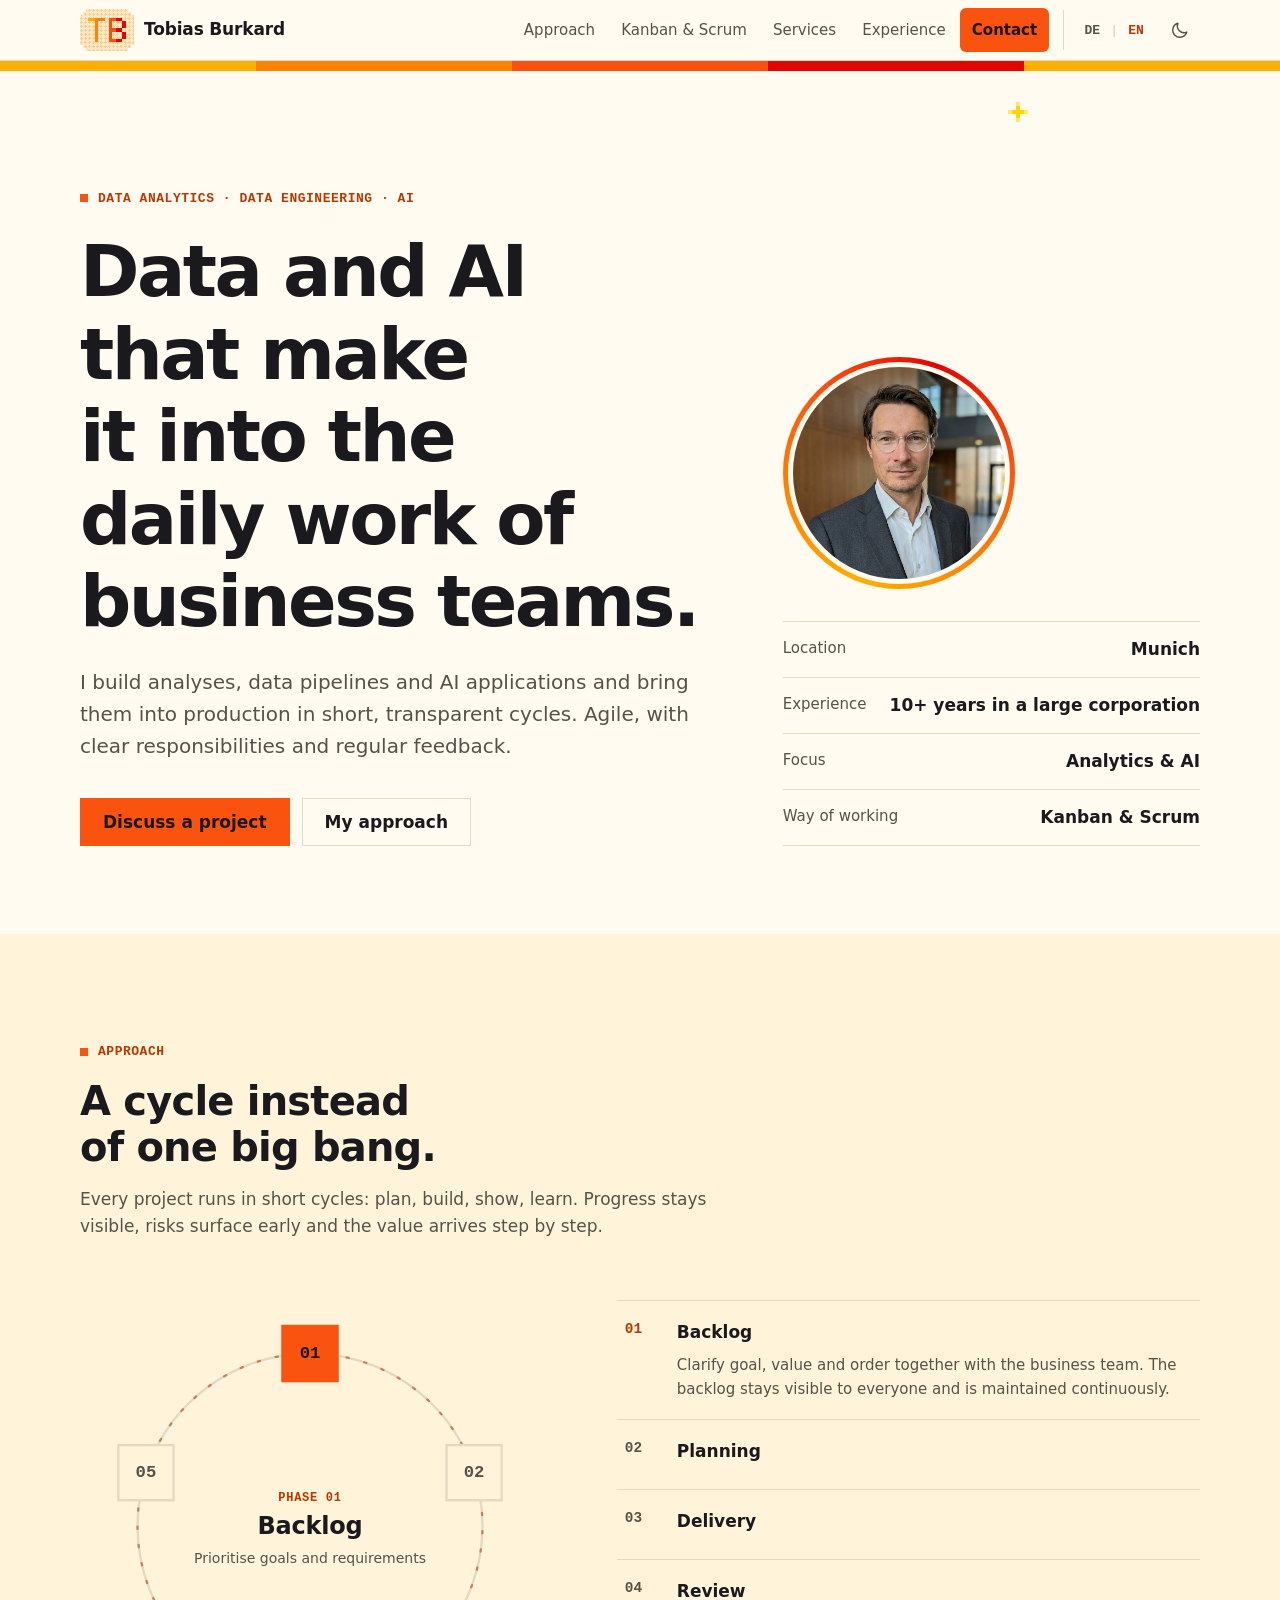
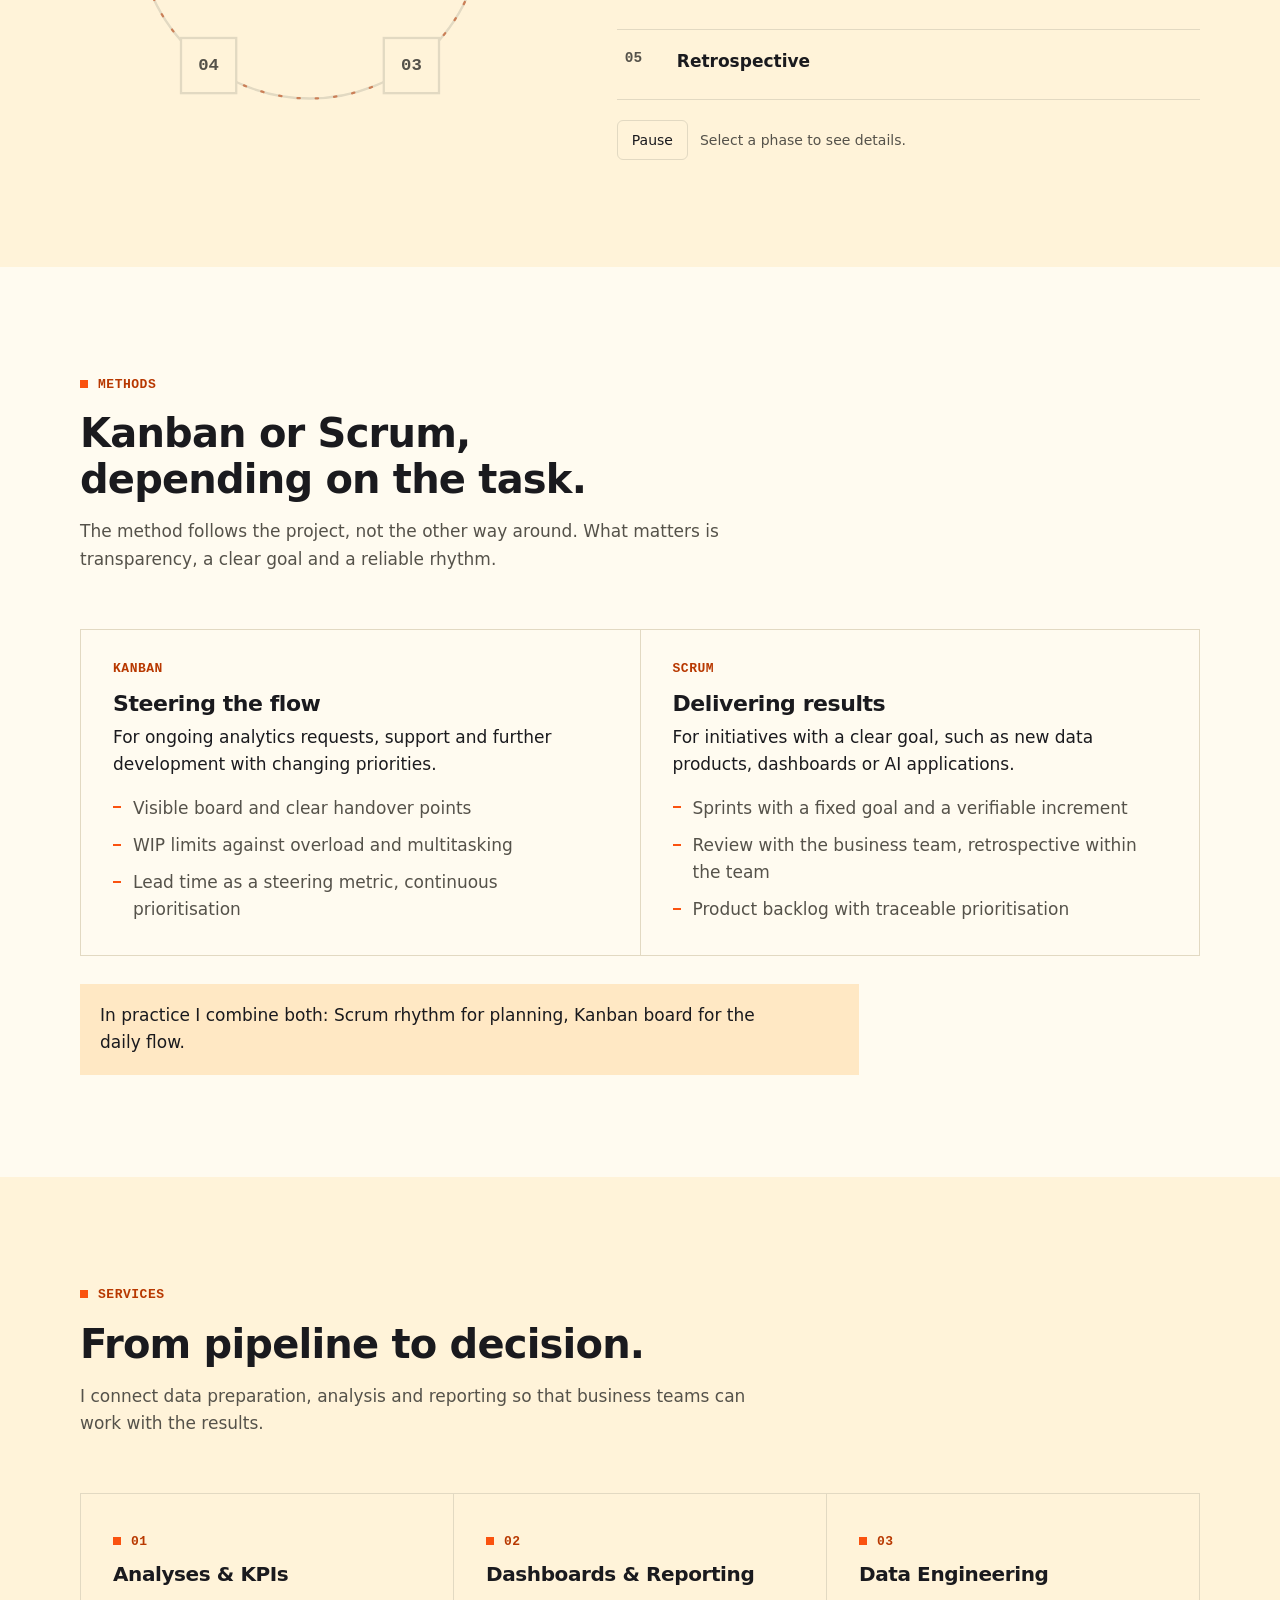
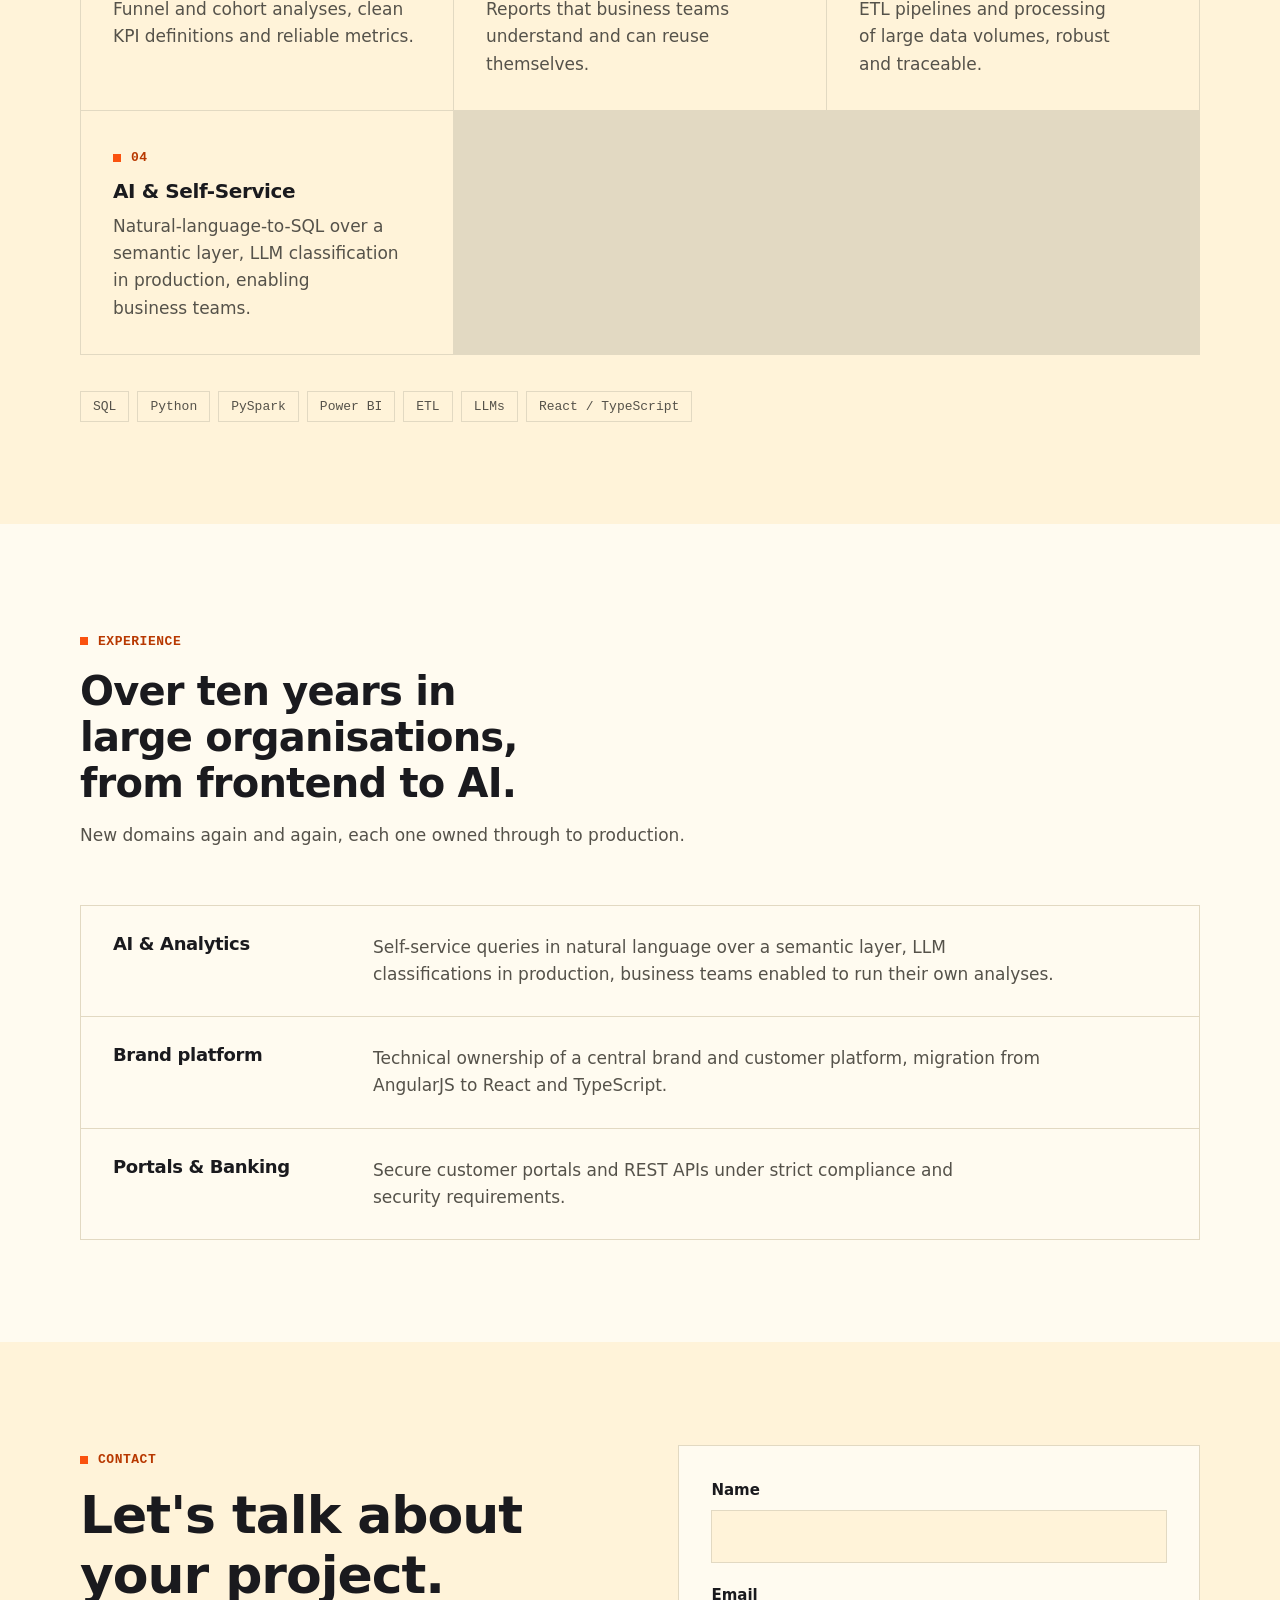
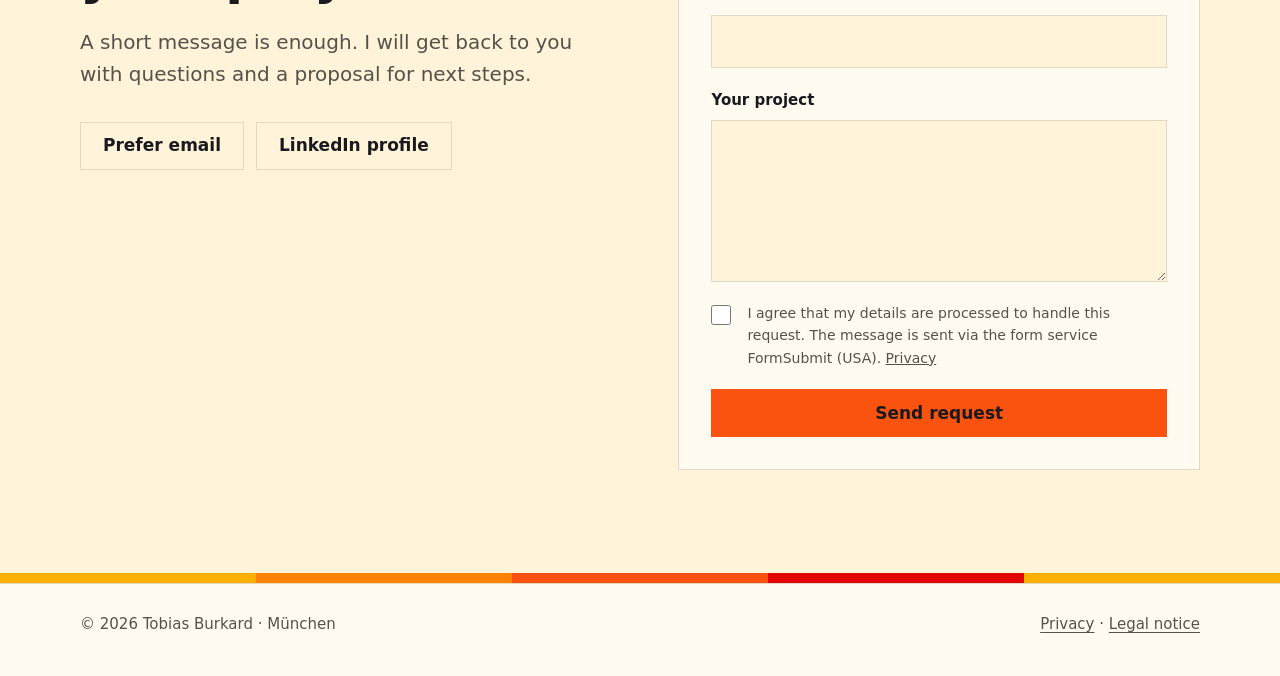
==== commit aa77324b: "Helle Pixel-Kachel hinter dem TB-Logo Co-Authored-By: Claude Opus 5.5 <noreply@anthropic.com>" ====
--- a/index.html
+++ b/index.html
@@ -89,7 +89,12 @@
 }
 header .wrap { display: flex; align-items: center; justify-content: space-between; height: 60px; gap: 12px; }
 .brand { display: inline-flex; align-items: center; gap: 10px; font-weight: 650; text-decoration: none; letter-spacing: -0.01em; white-space: nowrap; }
-.logo { width: 40px; height: 25px; overflow: visible; flex: none; }
+.logo { width: 38px; height: 24px; overflow: visible; flex: none; }
+.ltile { --lt: #ffe8c4; --ld: #f6cf94; display: inline-grid; place-items: center; width: 54px; height: 42px; flex: none;
+  background: radial-gradient(circle at 1.5px 1.5px, var(--ld) 1px, transparent 1.3px) 0 0 / 4px 4px, var(--lt);
+  clip-path: polygon(6px 0, calc(100% - 6px) 0, calc(100% - 6px) 3px, calc(100% - 3px) 3px, calc(100% - 3px) 6px, 100% 6px, 100% calc(100% - 6px), calc(100% - 3px) calc(100% - 6px), calc(100% - 3px) calc(100% - 3px), calc(100% - 6px) calc(100% - 3px), calc(100% - 6px) 100%, 6px 100%, 6px calc(100% - 3px), 3px calc(100% - 3px), 3px calc(100% - 6px), 0 calc(100% - 6px), 0 6px, 3px 6px, 3px 3px, 6px 3px); }
+@media (prefers-color-scheme: dark) { :root:not([data-theme="light"]) .ltile { --lt: #fff3d9; --ld: #f3dcae; } }
+:root[data-theme="dark"] .ltile { --lt: #fff3d9; --ld: #f3dcae; }
 .hright { display: flex; align-items: center; gap: 8px; }
 nav { display: flex; gap: 2px; }
 nav a {
@@ -314,7 +319,7 @@
 <header>
   <div class="wrap">
     <a class="brand" href="#top" data-i-aria="brand_aria" aria-label="Tobias Burkard, zur Startseite">
-      <svg class="logo" viewBox="0 0 66 42" aria-hidden="true"><g shape-rendering="crispEdges"><rect x="0" y="0" width="6" height="6" fill="#FFAF00"/><rect x="6" y="0" width="6" height="6" fill="#FFAF00"/><rect x="12" y="0" width="6" height="6" fill="#FF8205"/><rect x="18" y="0" width="6" height="6" fill="#FF8205"/><rect x="24" y="0" width="6" height="6" fill="#FF8205"/><rect x="36" y="0" width="6" height="6" fill="#FA500F"/><rect x="42" y="0" width="6" height="6" fill="#FA500F"/><rect x="48" y="0" width="6" height="6" fill="#E10500"/><rect x="54" y="0" width="6" height="6" fill="#E10500"/><rect x="12" y="6" width="6" height="6" fill="#FF8205"/><rect x="36" y="6" width="6" height="6" fill="#FA500F"/><rect x="60" y="6" width="6" height="6" fill="#E10500"/><rect x="12" y="12" width="6" height="6" fill="#FF8205"/><rect x="36" y="12" width="6" height="6" fill="#FA500F"/><rect x="60" y="12" width="6" height="6" fill="#E10500"/><rect x="12" y="18" width="6" height="6" fill="#FF8205"/><rect x="36" y="18" width="6" height="6" fill="#FA500F"/><rect x="42" y="18" width="6" height="6" fill="#FA500F"/><rect x="48" y="18" width="6" height="6" fill="#E10500"/><rect x="54" y="18" width="6" height="6" fill="#E10500"/><rect x="12" y="24" width="6" height="6" fill="#FF8205"/><rect x="36" y="24" width="6" height="6" fill="#FA500F"/><rect x="60" y="24" width="6" height="6" fill="#E10500"/><rect x="12" y="30" width="6" height="6" fill="#FF8205"/><rect x="36" y="30" width="6" height="6" fill="#FA500F"/><rect x="60" y="30" width="6" height="6" fill="#E10500"/><rect x="12" y="36" width="6" height="6" fill="#FF8205"/><rect x="36" y="36" width="6" height="6" fill="#FA500F"/><rect x="42" y="36" width="6" height="6" fill="#FA500F"/><rect x="48" y="36" width="6" height="6" fill="#E10500"/><rect x="54" y="36" width="6" height="6" fill="#E10500"/></g></svg>
+      <span class="ltile"><svg class="logo" viewBox="0 0 66 42" aria-hidden="true"><g shape-rendering="crispEdges"><rect x="0" y="0" width="6" height="6" fill="#FFAF00"/><rect x="6" y="0" width="6" height="6" fill="#FFAF00"/><rect x="12" y="0" width="6" height="6" fill="#FF8205"/><rect x="18" y="0" width="6" height="6" fill="#FF8205"/><rect x="24" y="0" width="6" height="6" fill="#FF8205"/><rect x="36" y="0" width="6" height="6" fill="#FA500F"/><rect x="42" y="0" width="6" height="6" fill="#FA500F"/><rect x="48" y="0" width="6" height="6" fill="#E10500"/><rect x="54" y="0" width="6" height="6" fill="#E10500"/><rect x="12" y="6" width="6" height="6" fill="#FF8205"/><rect x="36" y="6" width="6" height="6" fill="#FA500F"/><rect x="60" y="6" width="6" height="6" fill="#E10500"/><rect x="12" y="12" width="6" height="6" fill="#FF8205"/><rect x="36" y="12" width="6" height="6" fill="#FA500F"/><rect x="60" y="12" width="6" height="6" fill="#E10500"/><rect x="12" y="18" width="6" height="6" fill="#FF8205"/><rect x="36" y="18" width="6" height="6" fill="#FA500F"/><rect x="42" y="18" width="6" height="6" fill="#FA500F"/><rect x="48" y="18" width="6" height="6" fill="#E10500"/><rect x="54" y="18" width="6" height="6" fill="#E10500"/><rect x="12" y="24" width="6" height="6" fill="#FF8205"/><rect x="36" y="24" width="6" height="6" fill="#FA500F"/><rect x="60" y="24" width="6" height="6" fill="#E10500"/><rect x="12" y="30" width="6" height="6" fill="#FF8205"/><rect x="36" y="30" width="6" height="6" fill="#FA500F"/><rect x="60" y="30" width="6" height="6" fill="#E10500"/><rect x="12" y="36" width="6" height="6" fill="#FF8205"/><rect x="36" y="36" width="6" height="6" fill="#FA500F"/><rect x="42" y="36" width="6" height="6" fill="#FA500F"/><rect x="48" y="36" width="6" height="6" fill="#E10500"/><rect x="54" y="36" width="6" height="6" fill="#E10500"/></g></svg></span>
       <span>Tobias Burkard</span>
     </a>
     <div class="hright">
